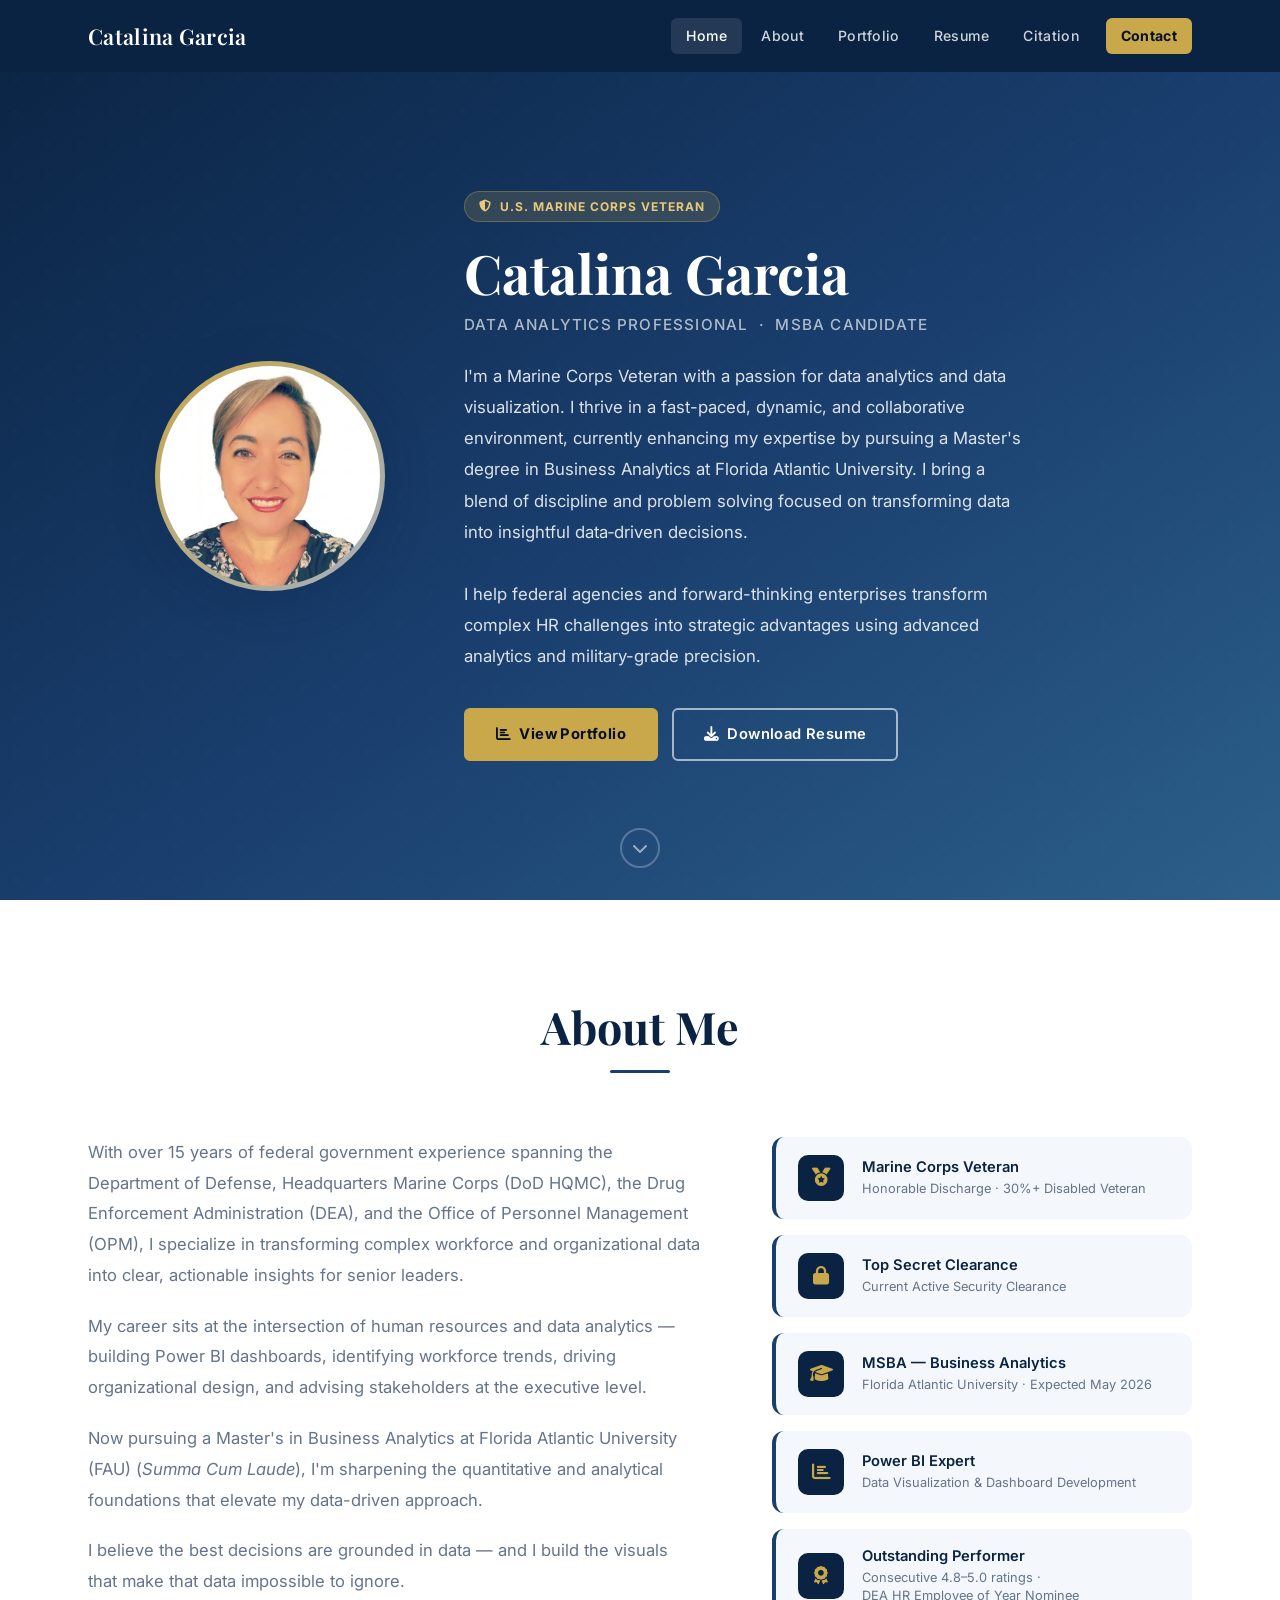
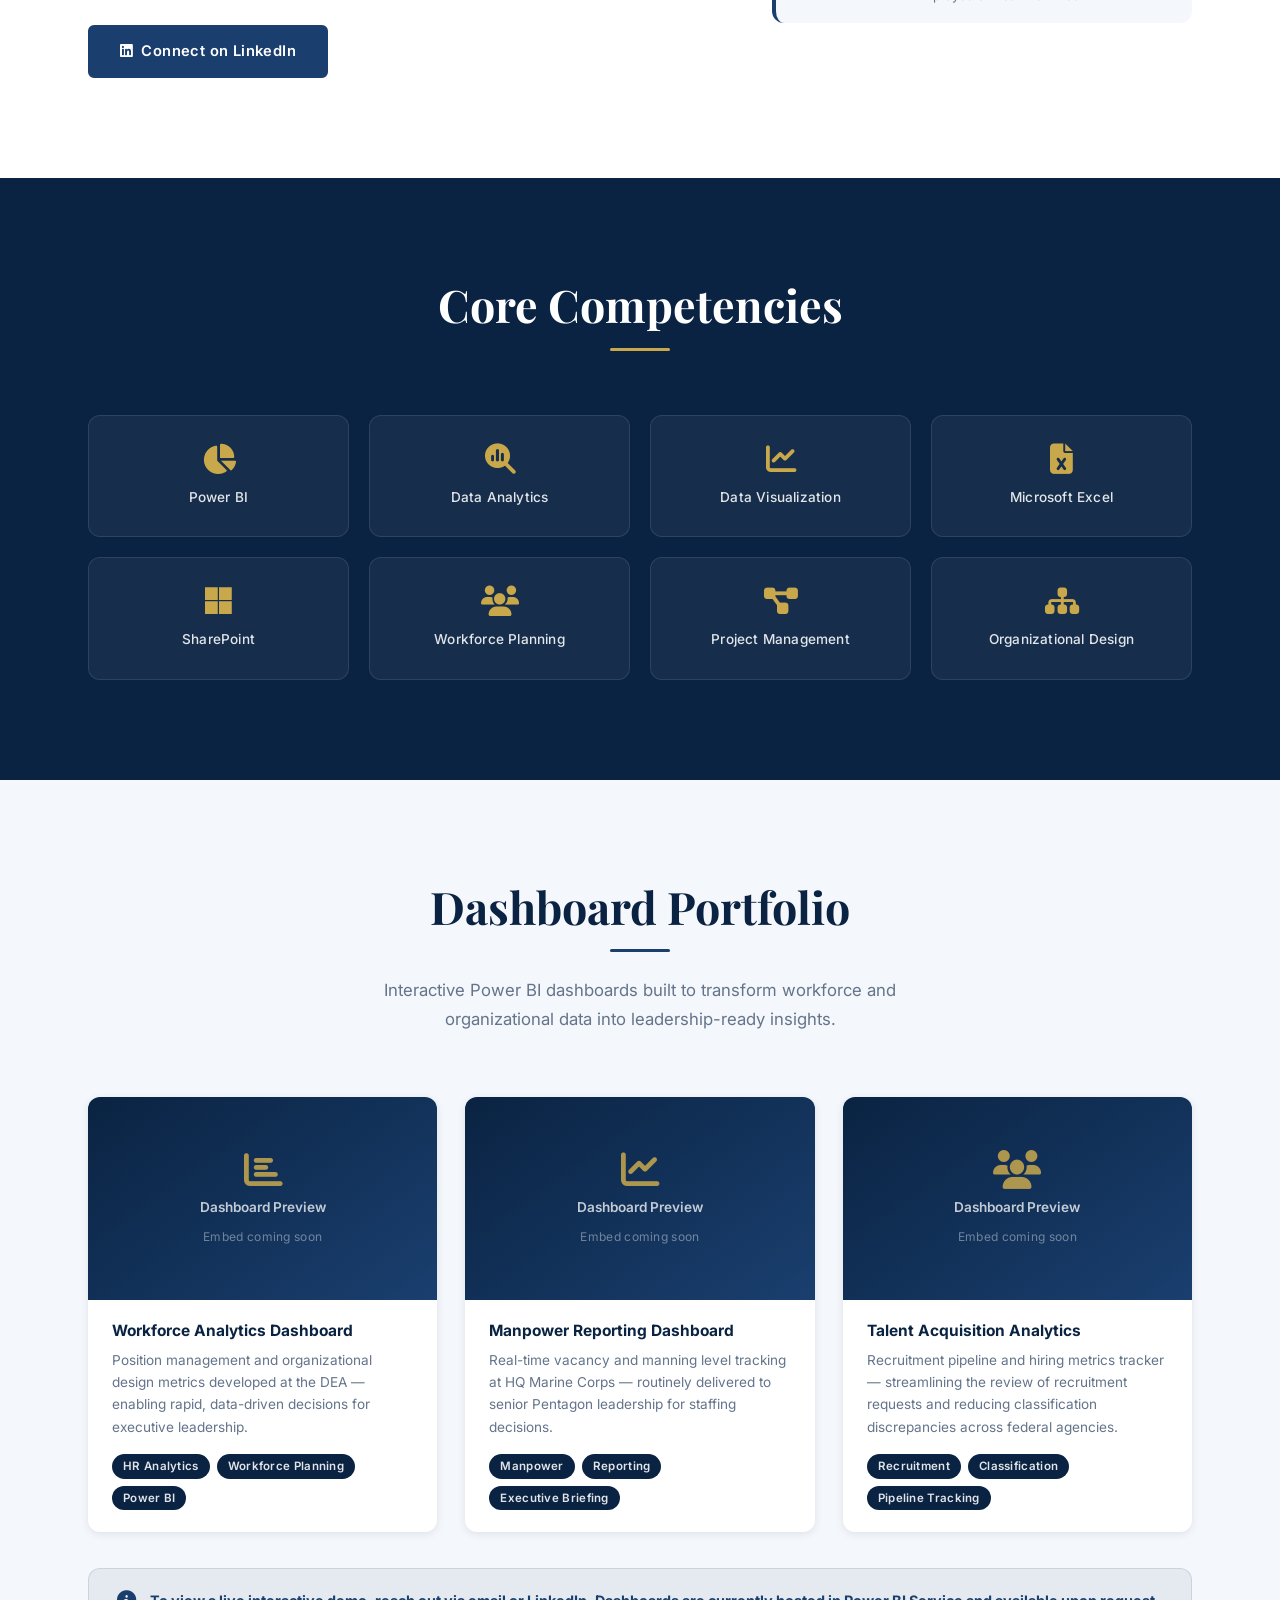
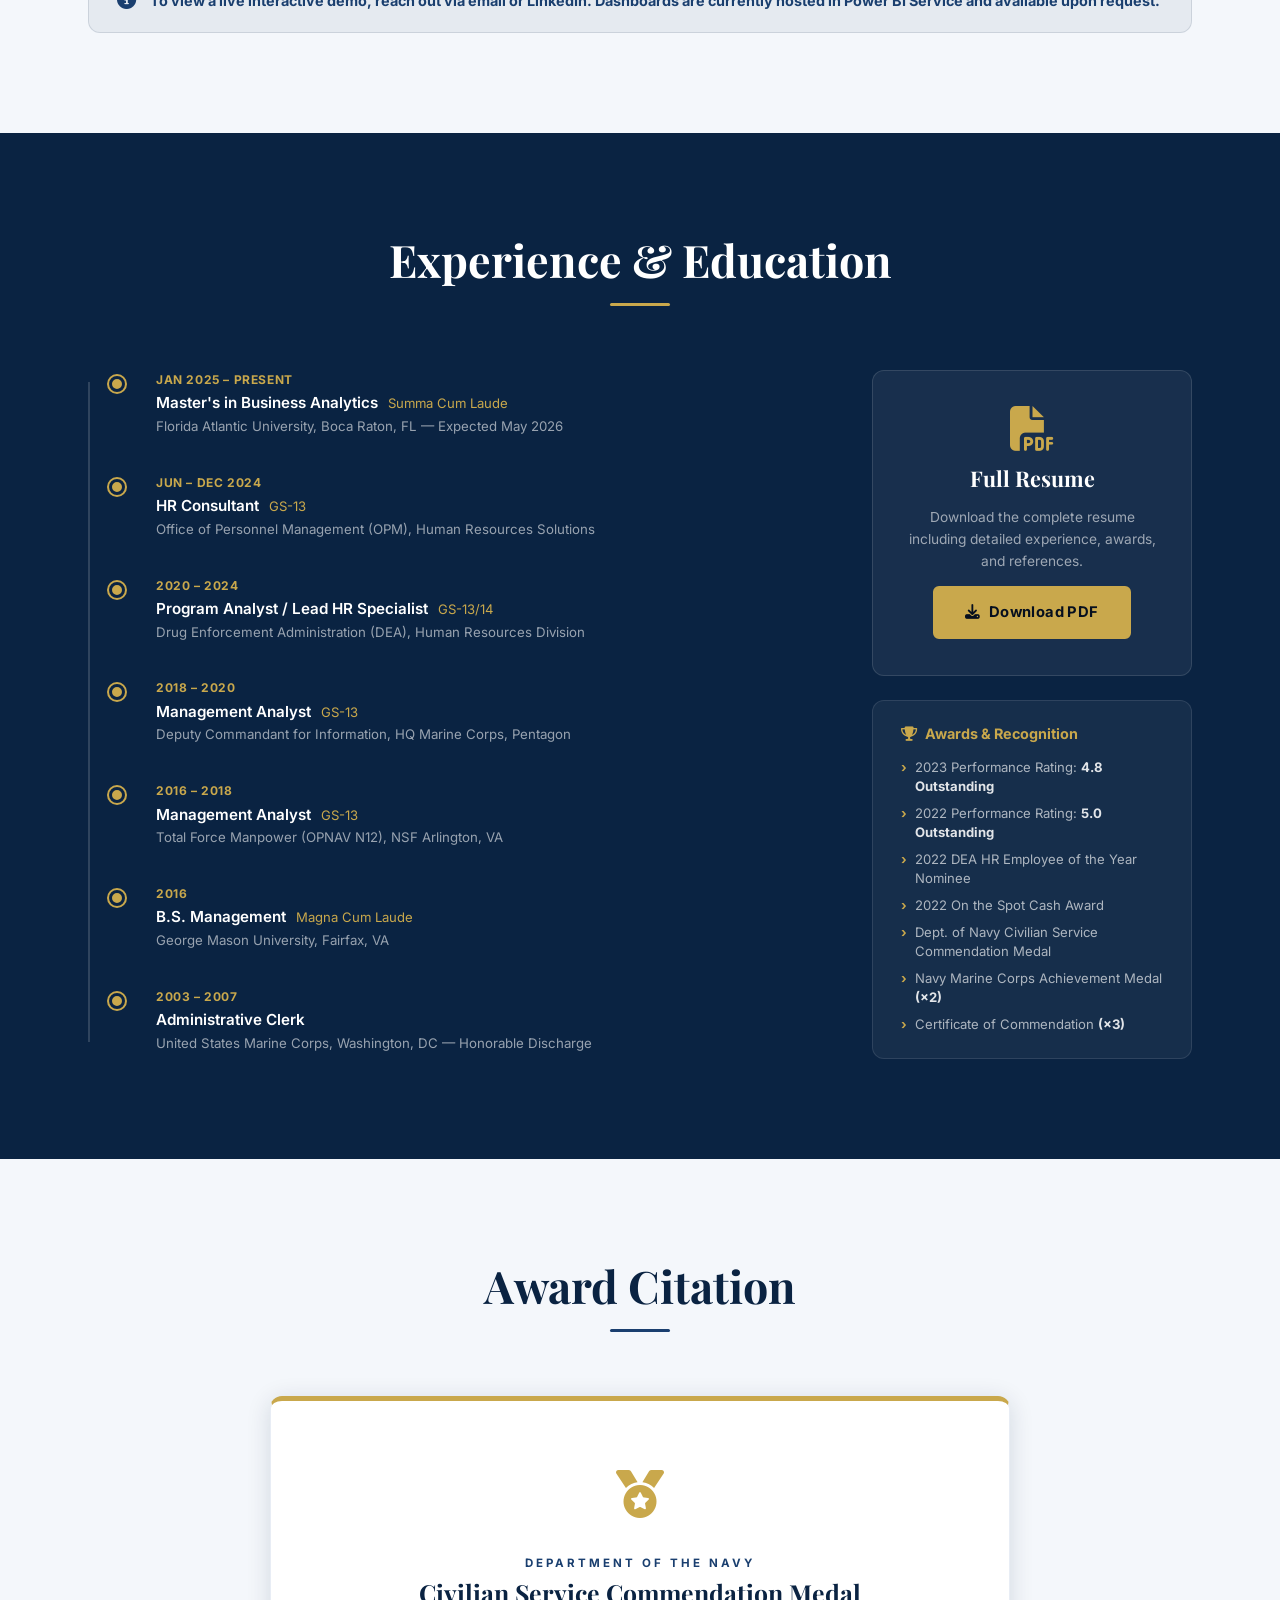
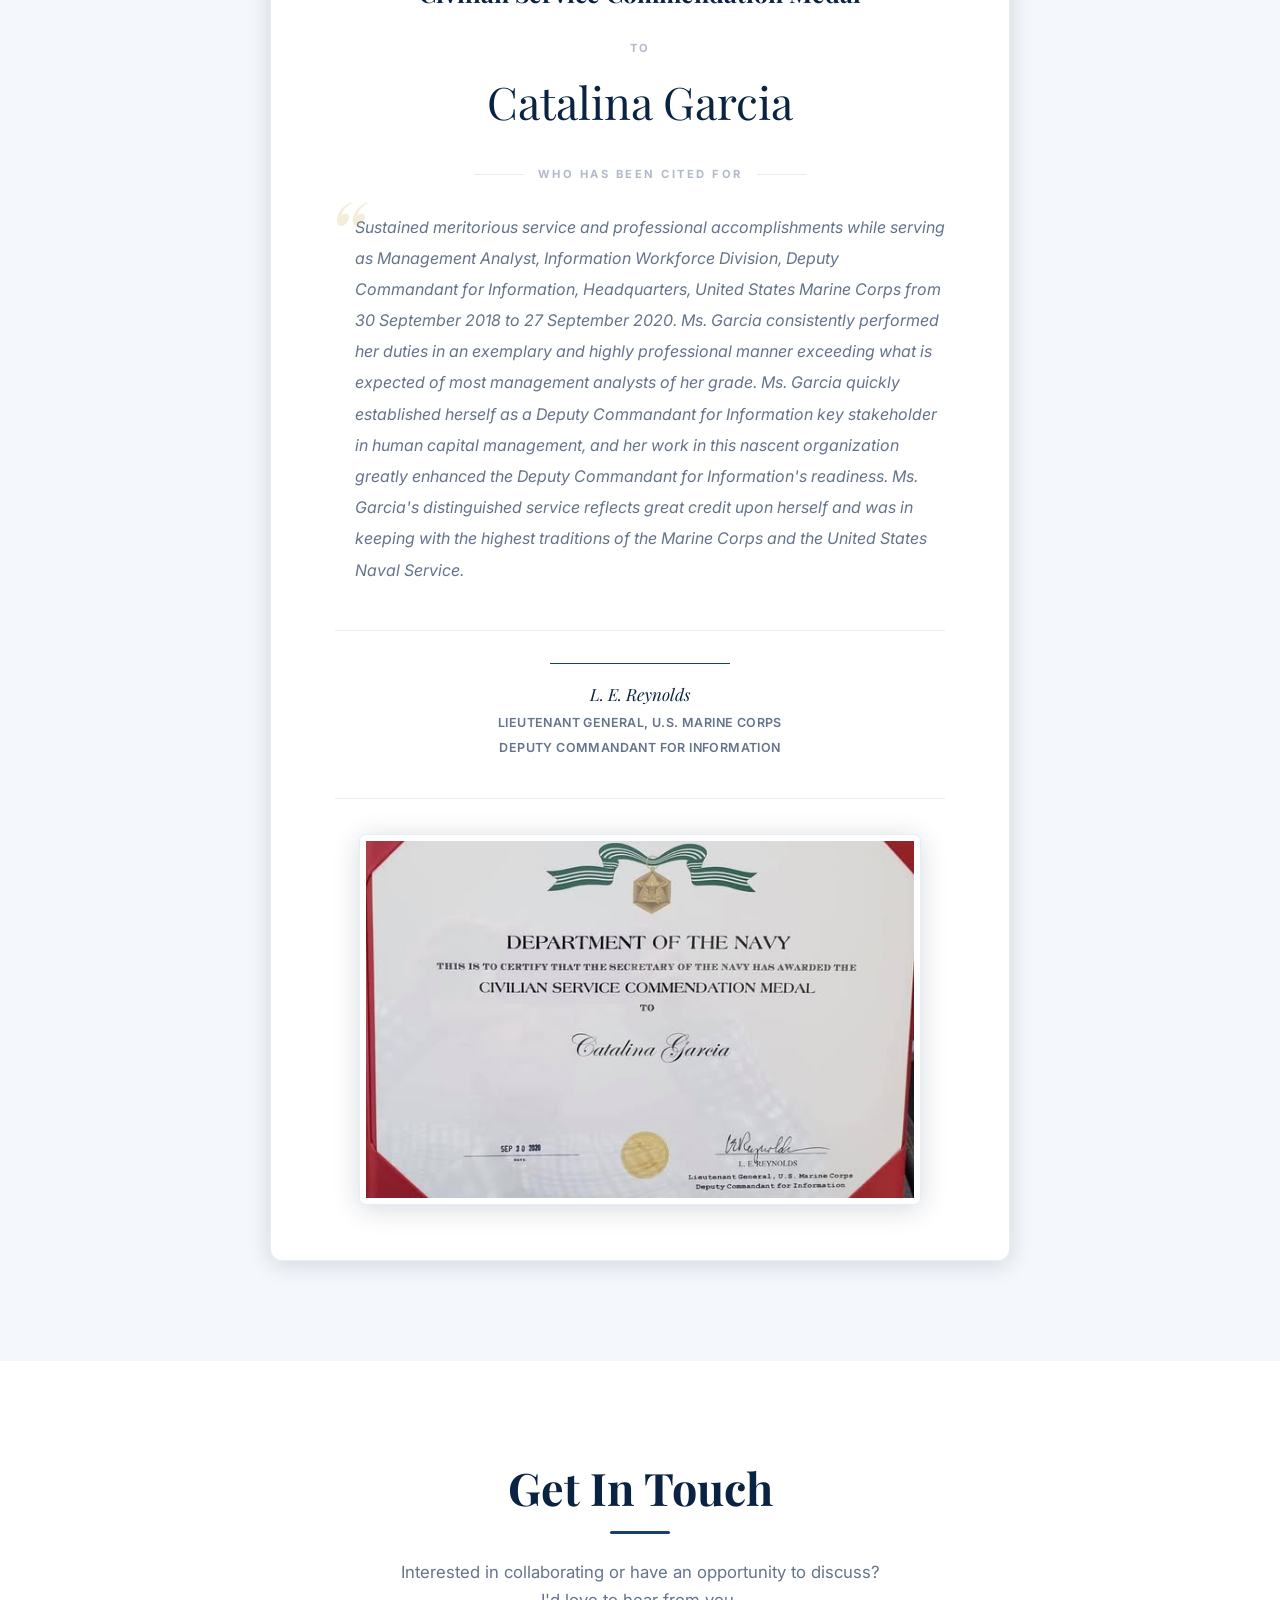
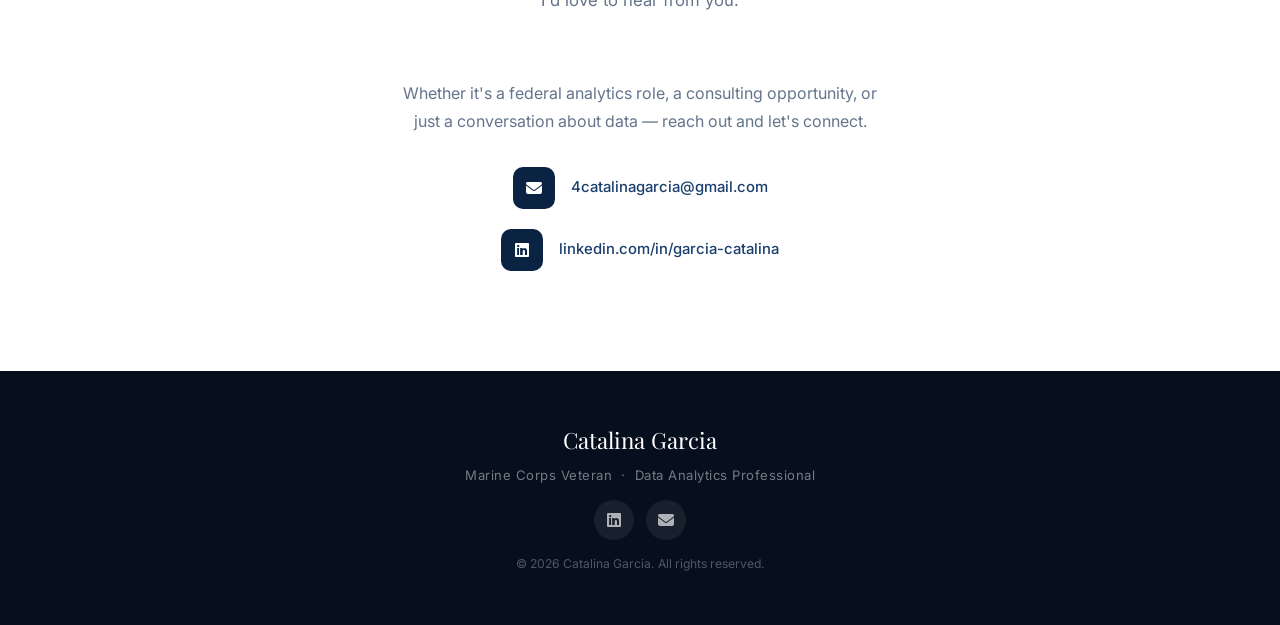
==== index.html @ 5ae61660 "Added Citation image" ====
<!DOCTYPE html>
<html lang="en">
<head>
    <meta charset="UTF-8">
    <meta name="viewport" content="width=device-width, initial-scale=1.0">
    <title>Catalina Garcia | Data Analytics Professional</title>
    <meta name="description" content="Marine Corps Veteran and Data Analytics Professional pursuing a Master's in Business Analytics at Florida Atlantic University. Specializing in Power BI dashboards and data-driven decision making.">
    <meta name="author" content="Catalina Garcia">

    <!-- Open Graph -->
    <meta property="og:title" content="Catalina Garcia | Data Analytics Professional">
    <meta property="og:description" content="Marine Corps Veteran · Power BI Expert · MBA Candidate at FAU">
    <meta property="og:type" content="website">

    <!-- Google Fonts -->
    <link rel="preconnect" href="https://fonts.googleapis.com">
    <link rel="preconnect" href="https://fonts.gstatic.com" crossorigin>
    <link href="https://fonts.googleapis.com/css2?family=Playfair+Display:wght@400;600;700&family=Inter:wght@300;400;500;600;700&display=swap" rel="stylesheet">

    <!-- Font Awesome Icons -->
    <link rel="stylesheet" href="https://cdnjs.cloudflare.com/ajax/libs/font-awesome/6.5.1/css/all.min.css">

    <link rel="stylesheet" href="css/styles.css">
</head>
<body>

    <!-- ============================================================
         NAVIGATION
    ============================================================ -->
    <nav id="navbar" class="navbar">
        <div class="nav-container">
            <a href="#home" class="nav-logo">
                <span class="logo-text">Catalina Garcia</span>
            </a>
            <button class="nav-toggle" id="navToggle" aria-label="Toggle navigation" aria-expanded="false">
                <span></span><span></span><span></span>
            </button>
            <ul class="nav-links" id="navLinks" role="list">
                <li><a href="#home"      class="nav-link">Home</a></li>
                <li><a href="#about"     class="nav-link">About</a></li>
                <li><a href="#portfolio" class="nav-link">Portfolio</a></li>
                <li><a href="#resume"    class="nav-link">Resume</a></li>
                <li><a href="#award"     class="nav-link">Citation</a></li>
                <li><a href="#contact"   class="nav-link contact-cta">Contact</a></li>
            </ul>
        </div>
    </nav>

    <!-- ============================================================
         HERO
    ============================================================ -->
    <section id="home" class="hero">
        <div class="hero-bg-pattern" aria-hidden="true"></div>
        <div class="hero-container">
            <div class="hero-image-col">
                <div class="hero-image-ring">
                    <img src="assets/images/profile.jpeg" alt="Catalina Garcia — Data Analytics Professional" class="hero-image">
                </div>
            </div>
            <div class="hero-content-col">
                <div class="hero-badge">
                    <i class="fas fa-shield-halved" aria-hidden="true"></i>
                    U.S. Marine Corps Veteran
                </div>
                <h1 class="hero-name">Catalina Garcia</h1>
                <p class="hero-title">Data Analytics Professional &nbsp;·&nbsp; MSBA Candidate</p>
                <p class="hero-pitch">
                    I'm a Marine Corps Veteran with a passion for data analytics and data visualization.
                    I thrive in a fast-paced, dynamic, and collaborative environment, currently enhancing
                    my expertise by pursuing a Master's degree in Business Analytics at Florida Atlantic
                    University. I bring a blend of discipline and problem solving focused on transforming
                    data into insightful data&#8209;driven decisions.
                    <br>
                    <br>
                    I help federal agencies and forward-thinking enterprises transform complex HR 
                    challenges into strategic advantages using advanced analytics and military-grade 
                    precision.
                </p>
                <div class="hero-buttons">
                    <a href="#portfolio" class="btn btn-gold">
                        <i class="fas fa-chart-bar" aria-hidden="true"></i> View Portfolio
                    </a>
                    <a href="assets/resume/Catalina_Garcia_Resume_2026.pdf" download target="_blank" rel="noopener noreferrer" class="btn btn-outline">
                        <i class="fas fa-download" aria-hidden="true"></i> Download Resume
                    </a>
                </div>
            </div>
        </div>
        <a href="#about" class="hero-scroll" aria-label="Scroll to About section">
            <i class="fas fa-chevron-down" aria-hidden="true"></i>
        </a>
    </section>

    <!-- ============================================================
         ABOUT
    ============================================================ -->
    <section id="about" class="section about">
        <div class="container">
            <div class="section-header fade-up">
                <h2 class="section-title">About Me</h2>
                <div class="section-divider"></div>
            </div>
            <div class="about-grid">
                <div class="about-text fade-up">
                    <p>
                        With over 15 years of federal government experience spanning the Department
                        of Defense, Headquarters Marine Corps (DoD HQMC), the Drug Enforcement Administration (DEA), 
                        and the Office of Personnel Management (OPM), I specialize in
                        transforming complex workforce and organizational data into clear, actionable insights
                        for senior leaders.
                    </p>
                    <p>
                        My career sits at the intersection of human resources and data analytics — building
                        Power BI dashboards, identifying workforce trends, driving organizational design, and
                        advising stakeholders at the executive level. 
                     <p>   
                        Now pursuing a Master's in Business
                        Analytics at Florida Atlantic University (FAU) (<em>Summa Cum Laude</em>), I'm sharpening
                        the quantitative and analytical foundations that elevate my data-driven approach.
                    </p>
                    <p>
                        I believe the best decisions are grounded in data — and I build the visuals that make
                        that data impossible to ignore.
                    </p>
                    <a href="https://www.linkedin.com/in/garcia-catalina/" target="_blank" rel="noopener noreferrer" class="btn btn-navy">
                        <i class="fab fa-linkedin" aria-hidden="true"></i> Connect on LinkedIn
                    </a>
                </div>
                <div class="about-highlights fade-up" style="transition-delay: 0.15s;">
                    <div class="highlight-card">
                        <div class="highlight-icon"><i class="fas fa-medal" aria-hidden="true"></i></div>
                        <div class="highlight-text">
                            <h4>Marine Corps Veteran</h4>
                            <p>Honorable Discharge &middot; 30%+ Disabled Veteran</p>
                        </div>
                    </div>
                    <div class="highlight-card">
                        <div class="highlight-icon"><i class="fas fa-lock" aria-hidden="true"></i></div>
                        <div class="highlight-text">
                            <h4>Top Secret Clearance</h4>
                            <p>Current Active Security Clearance</p>
                        </div>
                    </div>
                    <div class="highlight-card">
                        <div class="highlight-icon"><i class="fas fa-graduation-cap" aria-hidden="true"></i></div>
                        <div class="highlight-text">
                            <h4>MSBA — Business Analytics</h4>
                            <p>Florida Atlantic University &middot; Expected May 2026</p>
                        </div>
                    </div>
                    <div class="highlight-card">
                        <div class="highlight-icon"><i class="fas fa-chart-bar" aria-hidden="true"></i></div>
                        <div class="highlight-text">
                            <h4>Power BI Expert</h4>
                            <p>Data Visualization &amp; Dashboard Development</p>
                        </div>
                    </div>
                    <div class="highlight-card">
                        <div class="highlight-icon"><i class="fas fa-award" aria-hidden="true"></i></div>
                        <div class="highlight-text">
                            <h4>Outstanding Performer</h4>
                            <p>Consecutive 4.8–5.0 ratings &middot; <br> DEA HR Employee of Year Nominee</p>
                        </div>
                    </div>
                </div>
            </div>
        </div>
    </section>

    <!-- ============================================================
         SKILLS
    ============================================================ -->
    <section id="skills" class="section section-navy">
        <div class="container">
            <div class="section-header section-header-light fade-up">
                <h2 class="section-title">Core Competencies</h2>
                <div class="section-divider divider-gold"></div>
            </div>
            <div class="skills-grid">
                <div class="skill-item fade-up">
                    <i class="fas fa-chart-pie skill-icon" aria-hidden="true"></i>
                    <span>Power BI</span>
                </div>
                <div class="skill-item fade-up" style="transition-delay:0.05s">
                    <i class="fas fa-magnifying-glass-chart skill-icon" aria-hidden="true"></i>
                    <span>Data Analytics</span>
                </div>
                <div class="skill-item fade-up" style="transition-delay:0.1s">
                    <i class="fas fa-chart-line skill-icon" aria-hidden="true"></i>
                    <span>Data Visualization</span>
                </div>
                <div class="skill-item fade-up" style="transition-delay:0.15s">
                    <i class="fas fa-file-excel skill-icon" aria-hidden="true"></i>
                    <span>Microsoft Excel</span>
                </div>
                <div class="skill-item fade-up" style="transition-delay:0.2s">
                    <i class="fab fa-microsoft skill-icon" aria-hidden="true"></i>
                    <span>SharePoint</span>
                </div>
                <div class="skill-item fade-up" style="transition-delay:0.25s">
                    <i class="fas fa-users skill-icon" aria-hidden="true"></i>
                    <span>Workforce Planning</span>
                </div>
                <div class="skill-item fade-up" style="transition-delay:0.3s">
                    <i class="fas fa-diagram-project skill-icon" aria-hidden="true"></i>
                    <span>Project Management</span>
                </div>
                <div class="skill-item fade-up" style="transition-delay:0.35s">
                    <i class="fas fa-sitemap skill-icon" aria-hidden="true"></i>
                    <span>Organizational Design</span>
                </div>
            </div>
        </div>
    </section>

    <!-- ============================================================
         PORTFOLIO
    ============================================================ -->
    <section id="portfolio" class="section portfolio">
        <div class="container">
            <div class="section-header fade-up">
                <h2 class="section-title">Dashboard Portfolio</h2>
                <div class="section-divider"></div>
                <p class="section-subtitle">
                    Interactive Power BI dashboards built to transform workforce and organizational data into
                    leadership-ready insights.
                </p>
            </div>
            <div class="portfolio-grid">

                <!-- ---- DASHBOARD CARD 1 ---- -->
                <div class="dashboard-card fade-up">
                    <div class="dashboard-embed-wrapper">
                        <!--
                            HOW TO EMBED YOUR POWER BI DASHBOARD:
                            1. Open the report in Power BI Service (app.powerbi.com)
                            2. Click File > Embed report > Publish to web (public)
                            3. Click "Create embed code" and copy the iframe src URL
                            4. Delete the .embed-placeholder div below
                            5. Uncomment and paste your iframe URL where indicated
                        -->
                        <div class="embed-placeholder">
                            <i class="fas fa-chart-bar embed-icon" aria-hidden="true"></i>
                            <p class="embed-label">Dashboard Preview</p>
                            <span class="embed-hint">Embed coming soon</span>
                        </div>
                        <!--
                        <iframe
                            title="Workforce Analytics Dashboard"
                            src="PASTE_YOUR_POWER_BI_EMBED_URL_HERE"
                            frameborder="0"
                            allowFullScreen="true">
                        </iframe>
                        -->
                    </div>
                    <div class="dashboard-info">
                        <h3 class="dashboard-title">Workforce Analytics Dashboard</h3>
                        <p class="dashboard-desc">Position management and organizational design metrics developed at the DEA — enabling rapid, data-driven decisions for executive leadership.</p>
                        <div class="dashboard-tags">
                            <span class="tag">HR Analytics</span>
                            <span class="tag">Workforce Planning</span>
                            <span class="tag">Power BI</span>
                        </div>
                    </div>
                </div>

                <!-- ---- DASHBOARD CARD 2 ---- -->
                <div class="dashboard-card fade-up" style="transition-delay:0.1s">
                    <div class="dashboard-embed-wrapper">
                        <div class="embed-placeholder">
                            <i class="fas fa-chart-line embed-icon" aria-hidden="true"></i>
                            <p class="embed-label">Dashboard Preview</p>
                            <span class="embed-hint">Embed coming soon</span>
                        </div>
                        <!--
                        <iframe
                            title="Manpower Reporting Dashboard"
                            src="PASTE_YOUR_POWER_BI_EMBED_URL_HERE"
                            frameborder="0"
                            allowFullScreen="true">
                        </iframe>
                        -->
                    </div>
                    <div class="dashboard-info">
                        <h3 class="dashboard-title">Manpower Reporting Dashboard</h3>
                        <p class="dashboard-desc">Real-time vacancy and manning level tracking at HQ Marine Corps — routinely delivered to senior Pentagon leadership for staffing decisions.</p>
                        <div class="dashboard-tags">
                            <span class="tag">Manpower</span>
                            <span class="tag">Reporting</span>
                            <span class="tag">Executive Briefing</span>
                        </div>
                    </div>
                </div>

                <!-- ---- DASHBOARD CARD 3 ---- -->
                <div class="dashboard-card fade-up" style="transition-delay:0.2s">
                    <div class="dashboard-embed-wrapper">
                        <div class="embed-placeholder">
                            <i class="fas fa-users embed-icon" aria-hidden="true"></i>
                            <p class="embed-label">Dashboard Preview</p>
                            <span class="embed-hint">Embed coming soon</span>
                        </div>
                        <!--
                        <iframe
                            title="Talent Acquisition Analytics"
                            src="PASTE_YOUR_POWER_BI_EMBED_URL_HERE"
                            frameborder="0"
                            allowFullScreen="true">
                        </iframe>
                        -->
                    </div>
                    <div class="dashboard-info">
                        <h3 class="dashboard-title">Talent Acquisition Analytics</h3>
                        <p class="dashboard-desc">Recruitment pipeline and hiring metrics tracker — streamlining the review of recruitment requests and reducing classification discrepancies across federal agencies.</p>
                        <div class="dashboard-tags">
                            <span class="tag">Recruitment</span>
                            <span class="tag">Classification</span>
                            <span class="tag">Pipeline Tracking</span>
                        </div>
                    </div>
                </div>

            </div>

            <!-- Power BI embed info callout -->
            <div class="embed-callout fade-up">
                <i class="fas fa-circle-info" aria-hidden="true"></i>
                <p>
                    <strong>To view a live interactive demo, reach out via email or LinkedIn.
                    Dashboards are currently hosted in Power BI Service and available upon request.</strong>
                    
                </p>
            </div>
        </div>
    </section>

    <!-- ============================================================
         RESUME
    ============================================================ -->
    <section id="resume" class="section section-navy">
        <div class="container">
            <div class="section-header section-header-light fade-up">
                <h2 class="section-title">Experience &amp; Education</h2>
                <div class="section-divider divider-gold"></div>
            </div>
            <div class="resume-layout">
                <div class="resume-timeline fade-up">
                    <div class="timeline-item">
                        <div class="timeline-dot"></div>
                        <div class="timeline-year">JAN 2025 – Present</div>
                        <div class="timeline-details">
                            <h4>Master's in Business Analytics <span class="grade">Summa Cum Laude</span></h4>
                            <p>Florida Atlantic University, Boca Raton, FL &mdash; Expected May 2026</p>
                        </div>
                    </div>
                    <div class="timeline-item">
                        <div class="timeline-dot"></div>
                        <div class="timeline-year">Jun – Dec 2024</div>
                        <div class="timeline-details">
                            <h4>HR Consultant <span class="grade">GS-13</span></h4>
                            <p>Office of Personnel Management (OPM), Human Resources Solutions</p>
                        </div>
                    </div>
                    <div class="timeline-item">
                        <div class="timeline-dot"></div>
                        <div class="timeline-year">2020 – 2024</div>
                        <div class="timeline-details">
                            <h4>Program Analyst / Lead HR Specialist <span class="grade">GS-13/14</span></h4>
                            <p>Drug Enforcement Administration (DEA), Human Resources Division</p>
                        </div>
                    </div>
                    <div class="timeline-item">
                        <div class="timeline-dot"></div>
                        <div class="timeline-year">2018 – 2020</div>
                        <div class="timeline-details">
                            <h4>Management Analyst <span class="grade">GS-13</span></h4>
                            <p>Deputy Commandant for Information, HQ Marine Corps, Pentagon</p>
                        </div>
                    </div>
                    <div class="timeline-item">
                        <div class="timeline-dot"></div>
                        <div class="timeline-year">2016 – 2018</div>
                        <div class="timeline-details">
                            <h4>Management Analyst <span class="grade">GS-13</span></h4>
                            <p>Total Force Manpower (OPNAV N12), NSF Arlington, VA</p>
                        </div>
                    </div>
                    <div class="timeline-item">
                        <div class="timeline-dot"></div>
                        <div class="timeline-year">2016</div>
                        <div class="timeline-details">
                            <h4>B.S. Management <span class="grade">Magna Cum Laude</span></h4>
                            <p>George Mason University, Fairfax, VA</p>
                        </div>
                    </div>
                    <div class="timeline-item">
                        <div class="timeline-dot"></div>
                        <div class="timeline-year">2003 – 2007</div>
                        <div class="timeline-details">
                            <h4>Administrative Clerk</h4>
                            <p>United States Marine Corps, Washington, DC &mdash; Honorable Discharge</p>
                        </div>
                    </div>
                </div>

                <div class="resume-download-panel fade-up" style="transition-delay:0.15s">
                    <div class="resume-download-box">
                        <i class="fas fa-file-pdf resume-pdf-icon" aria-hidden="true"></i>
                        <h3>Full Resume</h3>
                        <p>Download the complete resume including detailed experience, awards, and references.</p>
                        <a href="assets/resume/Catalina_Garcia_Resume_2026.pdf" download target="_blank" rel="noopener noreferrer" class="btn btn-gold">
                            <i class="fas fa-download" aria-hidden="true"></i> Download PDF
                        </a>
                    </div>
                    <div class="awards-box">
                        <h4><i class="fas fa-trophy" aria-hidden="true"></i> Awards &amp; Recognition</h4>
                        <ul>
                            <li>2023 Performance Rating: <strong>4.8 Outstanding</strong></li>
                            <li>2022 Performance Rating: <strong>5.0 Outstanding</strong></li>
                            <li>2022 DEA HR Employee of the Year Nominee</li>
                            <li>2022 On the Spot Cash Award</li>
                            <li>Dept. of Navy Civilian Service Commendation Medal</li>
                            <li>Navy Marine Corps Achievement Medal <strong>(×2)</strong></li>
                            <li>Certificate of Commendation <strong>(×3)</strong></li>
                        </ul>
                    </div>
                </div>
            </div>
        </div>
    </section>

    <!-- ============================================================
         AWARD CITATION
    ============================================================ -->
    <section id="award" class="section citation-section">
        <div class="container">
            <div class="section-header fade-up">
                <h2 class="section-title">Award Citation</h2>
                <div class="section-divider"></div>
            </div>
            <div class="citation-document fade-up">
                <div class="citation-seal">
                    <i class="fas fa-medal" aria-hidden="true"></i>
                </div>
                <p class="citation-issuer">Department of the Navy</p>
                <h3 class="citation-medal-name">Civilian Service Commendation Medal</h3>
                <p class="citation-to-label">To</p>
                <p class="citation-recipient">Catalina Garcia</p>
                <p class="citation-cited-label">Who Has Been Cited For</p>
                <blockquote class="citation-body">
                    Sustained meritorious service and professional accomplishments while serving as Management Analyst,
                    Information Workforce Division, Deputy Commandant for Information, Headquarters, United States Marine
                    Corps from 30 September 2018 to 27 September 2020. Ms. Garcia consistently performed her duties in
                    an exemplary and highly professional manner exceeding what is expected of most management analysts of
                    her grade. Ms. Garcia quickly established herself as a Deputy Commandant for Information key
                    stakeholder in human capital management, and her work in this nascent organization greatly enhanced
                    the Deputy Commandant for Information's readiness. Ms. Garcia's distinguished service reflects great
                    credit upon herself and was in keeping with the highest traditions of the Marine Corps and the
                    United States Naval Service.
                </blockquote>
                <div class="citation-signature">
                    <div class="citation-sig-line"></div>
                    <p class="citation-sig-name">L. E. Reynolds</p>
                    <p class="citation-sig-title">Lieutenant General, U.S. Marine Corps</p>
                    <p class="citation-sig-role">Deputy Commandant for Information</p>
                </div>
                <div class="citation-photo-wrapper">
                    <img src="assets/images/DoN_Civ_Serv_Comm_Medal.jpg"
                         alt="Department of the Navy Civilian Service Commendation Medal certificate awarded to Catalina Garcia"
                         class="citation-photo">
                </div>
            </div>
        </div>
    </section>

    <!-- ============================================================
         CONTACT
    ============================================================ -->
    <section id="contact" class="section contact">
        <div class="container">
            <div class="section-header fade-up">
                <h2 class="section-title">Get In Touch</h2>
                <div class="section-divider"></div>
                <p class="section-subtitle">
                    Interested in collaborating or have an opportunity to discuss? <br>
                        I'd love to hear from you.
                </p>
            </div>
            <div class="contact-centered fade-up">
                <p class="contact-intro">Whether it's a federal analytics role, a consulting opportunity, or just a conversation about data — reach out and let's connect.</p>
                <div class="contact-item">
                    <div class="contact-icon"><i class="fas fa-envelope" aria-hidden="true"></i></div>
                    <a href="mailto:4catalinagarcia@gmail.com">4catalinagarcia@gmail.com</a>
                </div>
                <div class="contact-item">
                    <div class="contact-icon"><i class="fab fa-linkedin" aria-hidden="true"></i></div>
                    <a href="https://www.linkedin.com/in/garcia-catalina/" target="_blank" rel="noopener noreferrer">
                        linkedin.com/in/garcia-catalina
                    </a>
                </div>
            </div>
        </div>
    </section>

    <!-- ============================================================
         FOOTER
    ============================================================ -->
    <footer class="footer">
        <div class="footer-inner">
            <div class="footer-brand">
                <span class="footer-name">Catalina Garcia</span>
                <span class="footer-tagline">Marine Corps Veteran &nbsp;&middot;&nbsp; Data Analytics Professional</span>
            </div>
            <div class="footer-links">
                <a href="https://www.linkedin.com/in/garcia-catalina/" target="_blank" rel="noopener noreferrer" class="footer-link" aria-label="LinkedIn Profile">
                    <i class="fab fa-linkedin" aria-hidden="true"></i>
                </a>
                <a href="mailto:4catalinagarcia@gmail.com" class="footer-link" aria-label="Email Catalina">
                    <i class="fas fa-envelope" aria-hidden="true"></i>
                </a>
            </div>
            <p class="footer-copy">&copy; 2026 Catalina Garcia. All rights reserved.</p>
        </div>
    </footer>

    <script src="js/main.js"></script>
</body>
</html>
---- css/styles.css ----
/* ============================================================
   CATALINA GARCIA — Personal Brand Website
   Theme: Navy & White | Professional Data Analytics
   ============================================================ */

/* ---- Custom Properties ---- */
:root {
    --navy-darkest: #060F1E;
    --navy-dark:    #0A2342;
    --navy-mid:     #1A3F6F;
    --navy-light:   #2C5F8A;
    --gold:         #C9A84C;
    --gold-light:   #E8C97A;
    --white:        #FFFFFF;
    --off-white:    #F4F7FB;
    --gray-light:   #E8EDF5;
    --gray-mid:     #B0BAC9;
    --gray-text:    #64748B;
    --dark-text:    #1A1A2E;

    --shadow-sm:  0 2px 8px  rgba(10, 35, 66, 0.09);
    --shadow-md:  0 4px 24px rgba(10, 35, 66, 0.14);
    --shadow-lg:  0 8px 48px rgba(10, 35, 66, 0.20);

    --radius:    12px;
    --radius-sm:  6px;
    --transition: all 0.3s ease;

    --font-heading: 'Playfair Display', Georgia, serif;
    --font-body:    'Inter', system-ui, -apple-system, sans-serif;

    --nav-height: 72px;
}

/* ---- Reset ---- */
*, *::before, *::after {
    box-sizing: border-box;
    margin: 0;
    padding: 0;
}

html {
    scroll-behavior: smooth;
    font-size: 16px;
}

body {
    font-family: var(--font-body);
    color: var(--dark-text);
    background: var(--white);
    line-height: 1.6;
    overflow-x: hidden;
    -webkit-font-smoothing: antialiased;
}

a { color: inherit; text-decoration: none; }
img { max-width: 100%; display: block; }
ul { list-style: none; }

/* ============================================================
   TYPOGRAPHY
   ============================================================ */
h1, h2, h3 { font-family: var(--font-heading); line-height: 1.2; }
h4          { font-family: var(--font-body);    line-height: 1.3; }

/* ============================================================
   LAYOUT UTILITIES
   ============================================================ */
.container {
    max-width: 1160px;
    margin: 0 auto;
    padding: 0 28px;
}

.section { padding: 100px 0; }

.section-navy {
    background: var(--navy-dark);
    color: var(--white);
}

.section-header {
    text-align: center;
    margin-bottom: 64px;
}
.section-header-light .section-title { color: var(--white); }

.section-title {
    font-size: clamp(2rem, 4vw, 2.8rem);
    color: var(--navy-dark);
    margin-bottom: 16px;
}

.section-divider {
    width: 60px;
    height: 3px;
    background: var(--navy-mid);
    margin: 0 auto 24px;
    border-radius: 2px;
}
.divider-gold { background: var(--gold); }

.section-subtitle {
    font-size: 1.05rem;
    color: var(--gray-text);
    max-width: 620px;
    margin: 0 auto;
    line-height: 1.7;
}

/* ============================================================
   BUTTONS
   ============================================================ */
.btn {
    display: inline-flex;
    align-items: center;
    gap: 8px;
    padding: 13px 30px;
    border-radius: var(--radius-sm);
    font-family: var(--font-body);
    font-size: 0.92rem;
    font-weight: 600;
    letter-spacing: 0.4px;
    cursor: pointer;
    border: 2px solid transparent;
    transition: var(--transition);
    text-decoration: none;
    white-space: nowrap;
}

.btn-navy {
    background: var(--navy-mid);
    color: var(--white);
    border-color: var(--navy-mid);
}
.btn-navy:hover {
    background: var(--navy-light);
    border-color: var(--navy-light);
    transform: translateY(-2px);
    box-shadow: var(--shadow-md);
}

.btn-outline {
    background: transparent;
    color: var(--white);
    border-color: rgba(255,255,255,0.6);
}
.btn-outline:hover {
    background: var(--white);
    color: var(--navy-dark);
    border-color: var(--white);
    transform: translateY(-2px);
}

.btn-gold {
    background: var(--gold);
    color: var(--navy-darkest);
    border-color: var(--gold);
    font-weight: 700;
}
.btn-gold:hover {
    background: var(--gold-light);
    border-color: var(--gold-light);
    transform: translateY(-2px);
    box-shadow: var(--shadow-md);
}

.btn-full {
    width: 100%;
    justify-content: center;
}

/* ============================================================
   NAVBAR
   ============================================================ */
.navbar {
    position: fixed;
    top: 0; left: 0; right: 0;
    z-index: 1000;
    background: var(--navy-dark);
    transition: box-shadow 0.3s ease;
}

.navbar.scrolled {
    box-shadow: 0 2px 20px rgba(0,0,0,0.35);
}

.nav-container {
    max-width: 1160px;
    margin: 0 auto;
    padding: 0 28px;
    display: flex;
    align-items: center;
    justify-content: space-between;
    height: var(--nav-height);
}

.nav-logo { text-decoration: none; }
.logo-text {
    font-family: var(--font-heading);
    font-size: 1.35rem;
    font-weight: 600;
    color: var(--white);
    letter-spacing: 0.3px;
}

.nav-links {
    display: flex;
    gap: 4px;
}

.nav-link {
    display: block;
    padding: 7px 15px;
    color: rgba(255,255,255,0.80);
    font-size: 0.88rem;
    font-weight: 500;
    border-radius: var(--radius-sm);
    transition: var(--transition);
    letter-spacing: 0.3px;
}
.nav-link:hover,
.nav-link.active {
    color: var(--white);
    background: rgba(255,255,255,0.10);
}

.contact-cta {
    background: var(--gold);
    color: var(--navy-darkest) !important;
    font-weight: 700;
    margin-left: 8px;
}
.contact-cta:hover {
    background: var(--gold-light) !important;
}

/* Hamburger */
.nav-toggle {
    display: none;
    flex-direction: column;
    gap: 5px;
    background: none;
    border: none;
    cursor: pointer;
    padding: 8px;
    border-radius: var(--radius-sm);
}
.nav-toggle span {
    display: block;
    width: 24px;
    height: 2px;
    background: var(--white);
    border-radius: 2px;
    transition: var(--transition);
}
.nav-toggle.open span:nth-child(1) { transform: translateY(7px) rotate(45deg); }
.nav-toggle.open span:nth-child(2) { opacity: 0; }
.nav-toggle.open span:nth-child(3) { transform: translateY(-7px) rotate(-45deg); }

/* ============================================================
   HERO
   ============================================================ */
.hero {
    min-height: 100vh;
    background: linear-gradient(145deg, var(--navy-dark) 0%, var(--navy-mid) 55%, var(--navy-light) 100%);
    display: flex;
    flex-direction: column;
    align-items: center;
    justify-content: center;
    position: relative;
    padding: calc(var(--nav-height) + 60px) 28px 80px;
    overflow: hidden;
}

/* Subtle dot-grid overlay */
.hero-bg-pattern {
    position: absolute;
    inset: 0;
    background-image: radial-gradient(circle, rgba(255,255,255,0.04) 1px, transparent 1px);
    background-size: 32px 32px;
    pointer-events: none;
}

.hero-container {
    position: relative;
    z-index: 1;
    max-width: 1000px;
    width: 100%;
    display: grid;
    grid-template-columns: 260px 1fr;
    gap: 64px;
    align-items: center;
}

/* Profile photo */
.hero-image-col { display: flex; justify-content: center; }

.hero-image-ring {
    width: 230px;
    height: 230px;
    border-radius: 50%;
    padding: 5px;
    background: linear-gradient(135deg, var(--gold), rgba(255,255,255,0.6));
    box-shadow: var(--shadow-lg);
    flex-shrink: 0;
}
.hero-image {
    width: 100%;
    height: 100%;
    border-radius: 50%;
    object-fit: cover;
    object-position: top center;
}

/* Content */
.hero-badge {
    display: inline-flex;
    align-items: center;
    gap: 8px;
    background: rgba(201,168,76,0.18);
    color: var(--gold-light);
    border: 1px solid rgba(201,168,76,0.35);
    padding: 5px 14px;
    border-radius: 20px;
    font-size: 0.75rem;
    font-weight: 700;
    letter-spacing: 1px;
    text-transform: uppercase;
    margin-bottom: 18px;
}

.hero-name {
    font-size: clamp(2.4rem, 5vw, 3.4rem);
    color: var(--white);
    margin-bottom: 8px;
}

.hero-title {
    font-family: var(--font-body);
    font-size: 0.95rem;
    font-weight: 500;
    color: rgba(255,255,255,0.65);
    letter-spacing: 1.2px;
    text-transform: uppercase;
    margin-bottom: 24px;
}

.hero-pitch {
    font-size: 1.05rem;
    color: rgba(255,255,255,0.85);
    line-height: 1.85;
    margin-bottom: 36px;
    max-width: 560px;
}

.hero-buttons {
    display: flex;
    gap: 14px;
    flex-wrap: wrap;
}

/* Scroll caret */
.hero-scroll {
    position: absolute;
    bottom: 32px;
    left: 50%;
    transform: translateX(-50%);
    z-index: 1;
    display: flex;
    align-items: center;
    justify-content: center;
    width: 40px;
    height: 40px;
    border: 2px solid rgba(255,255,255,0.25);
    border-radius: 50%;
    color: rgba(255,255,255,0.55);
    animation: bobUp 2.2s ease-in-out infinite;
    transition: var(--transition);
}
.hero-scroll:hover {
    border-color: var(--white);
    color: var(--white);
}
@keyframes bobUp {
    0%, 100% { transform: translateX(-50%) translateY(0); }
    50%       { transform: translateX(-50%) translateY(-8px); }
}

/* ============================================================
   ABOUT
   ============================================================ */
.about-grid {
    display: grid;
    grid-template-columns: 1fr 420px;
    gap: 72px;
    align-items: start;
}

.about-text p {
    font-size: 1.04rem;
    color: var(--gray-text);
    line-height: 1.85;
    margin-bottom: 20px;
}
.about-text .btn { margin-top: 8px; }

.about-highlights {
    display: flex;
    flex-direction: column;
    gap: 16px;
}

.highlight-card {
    display: flex;
    align-items: center;
    gap: 18px;
    background: var(--off-white);
    padding: 18px 22px;
    border-radius: var(--radius);
    border-left: 4px solid var(--navy-mid);
    transition: var(--transition);
}
.highlight-card:hover {
    transform: translateX(5px);
    box-shadow: var(--shadow-sm);
}

.highlight-icon {
    width: 46px;
    height: 46px;
    background: var(--navy-dark);
    color: var(--gold);
    border-radius: 10px;
    display: flex;
    align-items: center;
    justify-content: center;
    font-size: 1.15rem;
    flex-shrink: 0;
}

.highlight-text h4 {
    font-size: 0.92rem;
    font-weight: 600;
    color: var(--navy-dark);
    margin-bottom: 3px;
}
.highlight-text p {
    font-size: 0.8rem;
    color: var(--gray-text);
    line-height: 1.4;
}

/* ============================================================
   SKILLS
   ============================================================ */
.skills-grid {
    display: grid;
    grid-template-columns: repeat(4, 1fr);
    gap: 20px;
}

.skill-item {
    display: flex;
    flex-direction: column;
    align-items: center;
    gap: 12px;
    padding: 28px 16px;
    background: rgba(255,255,255,0.05);
    border: 1px solid rgba(255,255,255,0.10);
    border-radius: var(--radius);
    text-align: center;
    transition: var(--transition);
    cursor: default;
}
.skill-item:hover {
    background: rgba(255,255,255,0.09);
    transform: translateY(-5px);
    box-shadow: 0 8px 24px rgba(0,0,0,0.25);
}

.skill-icon {
    font-size: 1.9rem;
    color: var(--gold);
}
.skill-item span {
    font-size: 0.85rem;
    font-weight: 500;
    color: rgba(255,255,255,0.88);
    letter-spacing: 0.2px;
}

/* ============================================================
   PORTFOLIO
   ============================================================ */
.portfolio { background: var(--off-white); }

.portfolio-grid {
    display: grid;
    grid-template-columns: repeat(3, 1fr);
    gap: 28px;
}

.dashboard-card {
    background: var(--white);
    border-radius: var(--radius);
    overflow: hidden;
    box-shadow: var(--shadow-sm);
    transition: var(--transition);
    display: flex;
    flex-direction: column;
}
.dashboard-card:hover {
    transform: translateY(-6px);
    box-shadow: var(--shadow-lg);
}

/* Embed area — 16:9-ish aspect ratio */
.dashboard-embed-wrapper {
    position: relative;
    width: 100%;
    padding-top: 58%;
    background: var(--gray-light);
    overflow: hidden;
}
.dashboard-embed-wrapper iframe {
    position: absolute;
    inset: 0;
    width: 100%;
    height: 100%;
    border: none;
}

.embed-placeholder {
    position: absolute;
    inset: 0;
    display: flex;
    flex-direction: column;
    align-items: center;
    justify-content: center;
    background: linear-gradient(145deg, var(--navy-dark) 0%, var(--navy-mid) 100%);
    gap: 8px;
    text-align: center;
    padding: 24px;
}
.embed-icon      { font-size: 2.4rem; color: var(--gold); opacity: 0.85; }
.embed-label     { font-size: 0.85rem; font-weight: 600; color: rgba(255,255,255,0.75); }
.embed-hint      { font-size: 0.75rem; color: rgba(255,255,255,0.4); letter-spacing: 0.3px; }

.dashboard-info { padding: 22px 24px; flex: 1; display: flex; flex-direction: column; }

.dashboard-title {
    font-family: var(--font-body);
    font-size: 0.97rem;
    font-weight: 700;
    color: var(--navy-dark);
    margin-bottom: 8px;
}
.dashboard-desc {
    font-size: 0.85rem;
    color: var(--gray-text);
    line-height: 1.65;
    margin-bottom: 16px;
    flex: 1;
}

.dashboard-tags {
    display: flex;
    flex-wrap: wrap;
    gap: 7px;
}
.tag {
    background: var(--navy-dark);
    color: rgba(255,255,255,0.88);
    padding: 3px 11px;
    border-radius: 20px;
    font-size: 0.72rem;
    font-weight: 600;
    letter-spacing: 0.3px;
}

/* Info callout below grid */
.embed-callout {
    display: flex;
    align-items: flex-start;
    gap: 14px;
    background: rgba(10,35,66,0.06);
    border: 1px solid rgba(10,35,66,0.12);
    border-radius: var(--radius);
    padding: 20px 28px;
    margin-top: 36px;
    font-size: 0.9rem;
    color: var(--navy-mid);
    line-height: 1.6;
}
.embed-callout i {
    font-size: 1.2rem;
    color: var(--navy-mid);
    margin-top: 2px;
    flex-shrink: 0;
}

/* ============================================================
   RESUME / TIMELINE
   ============================================================ */
.resume-layout {
    display: grid;
    grid-template-columns: 1fr 320px;
    gap: 64px;
    align-items: start;
}

.resume-timeline {
    position: relative;
    padding-left: 28px;
}
.resume-timeline::before {
    content: '';
    position: absolute;
    left: 0;
    top: 12px;
    bottom: 12px;
    width: 2px;
    background: rgba(255,255,255,0.15);
}

.timeline-item {
    position: relative;
    padding: 0 0 36px 40px;
}
.timeline-item:last-child { padding-bottom: 0; }

.timeline-dot {
    position: absolute;
    left: -7px;
    top: 6px;
    width: 16px;
    height: 16px;
    border-radius: 50%;
    background: var(--gold);
    border: 3px solid var(--navy-dark);
    box-shadow: 0 0 0 2px var(--gold);
}

.timeline-year {
    font-size: 0.75rem;
    font-weight: 700;
    color: var(--gold);
    letter-spacing: 0.6px;
    text-transform: uppercase;
    margin-bottom: 4px;
}

.timeline-details h4 {
    font-size: 0.95rem;
    font-weight: 600;
    color: var(--white);
    margin-bottom: 4px;
}
.timeline-details p {
    font-size: 0.83rem;
    color: rgba(255,255,255,0.58);
    line-height: 1.5;
}

.grade {
    font-weight: 400;
    font-size: 0.82rem;
    color: var(--gold);
    margin-left: 6px;
}

/* Download panel */
.resume-download-panel {
    display: flex;
    flex-direction: column;
    gap: 24px;
}

.resume-download-box {
    background: rgba(255,255,255,0.06);
    border: 1px solid rgba(255,255,255,0.12);
    border-radius: var(--radius);
    padding: 36px 28px;
    text-align: center;
    display: flex;
    flex-direction: column;
    align-items: center;
    gap: 14px;
}
.resume-pdf-icon {
    font-size: 2.8rem;
    color: var(--gold);
}
.resume-download-box h3 {
    font-size: 1.35rem;
    color: var(--white);
}
.resume-download-box p {
    font-size: 0.86rem;
    color: rgba(255,255,255,0.58);
    line-height: 1.6;
}

.awards-box {
    background: rgba(255,255,255,0.05);
    border: 1px solid rgba(255,255,255,0.10);
    border-radius: var(--radius);
    padding: 24px 28px;
}
.awards-box h4 {
    display: flex;
    align-items: center;
    gap: 8px;
    font-size: 0.9rem;
    font-weight: 700;
    color: var(--gold);
    margin-bottom: 14px;
}
.awards-box ul {
    display: flex;
    flex-direction: column;
    gap: 8px;
}
.awards-box li {
    font-size: 0.82rem;
    color: rgba(255,255,255,0.65);
    line-height: 1.45;
    padding-left: 14px;
    position: relative;
}
.awards-box li::before {
    content: '›';
    position: absolute;
    left: 0;
    color: var(--gold);
    font-weight: 700;
}
.awards-box li strong { color: rgba(255,255,255,0.88); }

/* ============================================================
   AWARD CITATION
   ============================================================ */
.citation-section { background: var(--off-white); }

.citation-document {
    max-width: 740px;
    margin: 0 auto;
    background: var(--white);
    border: 1px solid var(--gray-light);
    border-top: 5px solid var(--gold);
    border-radius: var(--radius);
    padding: 56px 64px;
    text-align: center;
    box-shadow: var(--shadow-md);
    position: relative;
}

.citation-seal {
    font-size: 3rem;
    color: var(--gold);
    margin-bottom: 20px;
}

.citation-issuer {
    font-size: 0.72rem;
    font-weight: 700;
    letter-spacing: 3px;
    text-transform: uppercase;
    color: var(--navy-mid);
    margin-bottom: 6px;
}

.citation-medal-name {
    font-family: var(--font-heading);
    font-size: clamp(1.2rem, 3vw, 1.55rem);
    color: var(--navy-dark);
    margin-bottom: 32px;
}

.citation-to-label,
.citation-cited-label {
    font-size: 0.7rem;
    font-weight: 700;
    letter-spacing: 2.5px;
    text-transform: uppercase;
    color: var(--gray-mid);
    margin-bottom: 8px;
}

.citation-cited-label {
    display: flex;
    align-items: center;
    justify-content: center;
    gap: 14px;
    margin-bottom: 28px;
}
.citation-cited-label::before,
.citation-cited-label::after {
    content: '';
    display: block;
    width: 50px;
    height: 1px;
    background: var(--gray-light);
}

.citation-recipient {
    font-family: var(--font-heading);
    font-size: clamp(2rem, 5vw, 2.8rem);
    color: var(--navy-dark);
    margin-bottom: 28px;
}

.citation-body {
    font-size: 1rem;
    color: var(--gray-text);
    line-height: 1.95;
    font-style: italic;
    text-align: left;
    border: none;
    padding: 0 0 0 20px;
    margin-bottom: 44px;
    position: relative;
}
.citation-body::before {
    content: '\201C';
    font-family: var(--font-heading);
    font-size: 6rem;
    color: var(--gold);
    opacity: 0.2;
    position: absolute;
    top: -28px;
    left: -10px;
    line-height: 1;
    pointer-events: none;
}

.citation-signature {
    padding-top: 32px;
    border-top: 1px solid var(--gray-light);
    display: flex;
    flex-direction: column;
    align-items: center;
    gap: 5px;
}
.citation-sig-line {
    width: 180px;
    height: 1px;
    background: var(--navy-mid);
    margin-bottom: 12px;
}
.citation-sig-name {
    font-family: var(--font-heading);
    font-size: 1.05rem;
    font-style: italic;
    color: var(--navy-dark);
}
.citation-sig-title,
.citation-sig-role {
    font-size: 0.78rem;
    font-weight: 600;
    letter-spacing: 0.4px;
    color: var(--gray-text);
    text-transform: uppercase;
}

.citation-photo-wrapper {
    margin-top: 40px;
    padding-top: 36px;
    border-top: 1px solid var(--gray-light);
}

.citation-photo {
    width: 100%;
    max-width: 560px;
    margin: 0 auto;
    border-radius: var(--radius-sm);
    box-shadow: 0 4px 28px rgba(10, 35, 66, 0.18);
    border: 6px solid var(--white);
    outline: 1px solid var(--gray-light);
    display: block;
}

@media (max-width: 768px) {
    .citation-document { padding: 36px 24px; }
    .citation-body { padding-left: 10px; }
    .citation-photo { max-width: 100%; }
}

/* ============================================================
   CONTACT
   ============================================================ */
.contact-centered {
    display: flex;
    flex-direction: column;
    align-items: center;
    text-align: center;
    gap: 20px;
    max-width: 480px;
    margin: 0 auto;
}

.contact-intro {
    font-size: 1rem;
    color: var(--gray-text);
    line-height: 1.75;
    margin-bottom: 12px;
}

.contact-item {
    display: flex;
    align-items: center;
    gap: 16px;
    font-size: 0.93rem;
    color: var(--gray-text);
}
.contact-icon {
    width: 42px;
    height: 42px;
    background: var(--navy-dark);
    color: var(--white);
    border-radius: 10px;
    display: flex;
    align-items: center;
    justify-content: center;
    font-size: 1rem;
    flex-shrink: 0;
}
.contact-item a {
    color: var(--navy-mid);
    font-weight: 500;
    transition: var(--transition);
}
.contact-item a:hover { color: var(--navy-light); }

/* Form */
.contact-form {
    display: flex;
    flex-direction: column;
    gap: 16px;
}

.form-row {
    display: grid;
    grid-template-columns: 1fr 1fr;
    gap: 16px;
}

.form-group { display: flex; flex-direction: column; gap: 6px; }

.form-label {
    font-size: 0.82rem;
    font-weight: 600;
    color: var(--navy-dark);
    letter-spacing: 0.3px;
}
.form-label span { color: var(--navy-mid); }

.form-input {
    width: 100%;
    padding: 13px 16px;
    border: 2px solid var(--gray-light);
    border-radius: var(--radius-sm);
    font-family: var(--font-body);
    font-size: 0.93rem;
    color: var(--dark-text);
    background: var(--white);
    transition: var(--transition);
    outline: none;
}
.form-input::placeholder { color: var(--gray-mid); }
.form-input:focus {
    border-color: var(--navy-mid);
    box-shadow: 0 0 0 3px rgba(26,63,111,0.10);
}

.form-textarea {
    resize: vertical;
    min-height: 130px;
    font-family: var(--font-body);
}

.form-status {
    text-align: center;
    font-size: 0.88rem;
    padding: 12px 16px;
    border-radius: var(--radius-sm);
    display: none;
    font-weight: 500;
}
.form-status.success {
    display: block;
    background: #d1fae5;
    color: #065f46;
    border: 1px solid #6ee7b7;
}
.form-status.error {
    display: block;
    background: #fee2e2;
    color: #991b1b;
    border: 1px solid #fca5a5;
}

/* ============================================================
   FOOTER
   ============================================================ */
.footer {
    background: var(--navy-darkest);
    padding: 52px 28px;
}

.footer-inner {
    max-width: 1160px;
    margin: 0 auto;
    display: flex;
    flex-direction: column;
    align-items: center;
    gap: 14px;
    text-align: center;
}

.footer-brand {
    display: flex;
    flex-direction: column;
    align-items: center;
    gap: 6px;
}
.footer-name {
    font-family: var(--font-heading);
    font-size: 1.4rem;
    color: var(--white);
}
.footer-tagline {
    font-size: 0.82rem;
    color: rgba(255,255,255,0.45);
    letter-spacing: 0.5px;
}

.footer-links {
    display: flex;
    gap: 12px;
}
.footer-link {
    width: 40px;
    height: 40px;
    background: rgba(255,255,255,0.07);
    border-radius: 50%;
    display: flex;
    align-items: center;
    justify-content: center;
    color: rgba(255,255,255,0.65);
    font-size: 1rem;
    transition: var(--transition);
}
.footer-link:hover {
    background: var(--gold);
    color: var(--navy-darkest);
    transform: translateY(-2px);
}

.footer-copy {
    font-size: 0.76rem;
    color: rgba(255,255,255,0.3);
}

/* ============================================================
   SCROLL ANIMATION
   ============================================================ */
.fade-up {
    opacity: 0;
    transform: translateY(28px);
    transition: opacity 0.7s ease, transform 0.7s ease;
}
.fade-up.visible {
    opacity: 1;
    transform: translateY(0);
}

/* ============================================================
   RESPONSIVE — Tablet (≤ 1024px)
   ============================================================ */
@media (max-width: 1024px) {
    .hero-container      { gap: 48px; }
    .about-grid          { grid-template-columns: 1fr; gap: 40px; }
    .portfolio-grid      { grid-template-columns: repeat(2, 1fr); }
    .resume-layout       { grid-template-columns: 1fr; gap: 40px; }
}

/* ============================================================
   RESPONSIVE — Mobile (≤ 768px)
   ============================================================ */
@media (max-width: 768px) {
    :root { --nav-height: 64px; }
    .section { padding: 72px 0; }

    /* Nav mobile */
    .nav-toggle { display: flex; }
    .nav-links {
        display: none;
        position: absolute;
        top: var(--nav-height);
        left: 0; right: 0;
        background: var(--navy-dark);
        flex-direction: column;
        padding: 12px 0 20px;
        gap: 0;
        border-top: 1px solid rgba(255,255,255,0.08);
        box-shadow: var(--shadow-md);
    }
    .nav-links.open { display: flex; }
    .nav-link  { padding: 12px 24px; border-radius: 0; }
    .contact-cta { margin: 8px 16px 0; border-radius: var(--radius-sm); }

    /* Hero */
    .hero-container {
        grid-template-columns: 1fr;
        text-align: center;
        gap: 36px;
    }
    .hero-image-ring { width: 190px; height: 190px; }
    .hero-buttons    { justify-content: center; }
    .hero-pitch      { margin: 0 auto 32px; }

    /* Skills */
    .skills-grid { grid-template-columns: repeat(2, 1fr); }

    /* Portfolio */
    .portfolio-grid { grid-template-columns: 1fr; }

    /* Contact */
    .form-row { grid-template-columns: 1fr; }
}

/* ============================================================
   RESPONSIVE — Small Mobile (≤ 480px)
   ============================================================ */
@media (max-width: 480px) {
    .hero-buttons { flex-direction: column; align-items: stretch; }
    .btn           { justify-content: center; }
    .skills-grid   { grid-template-columns: repeat(2, 1fr); gap: 14px; }
}
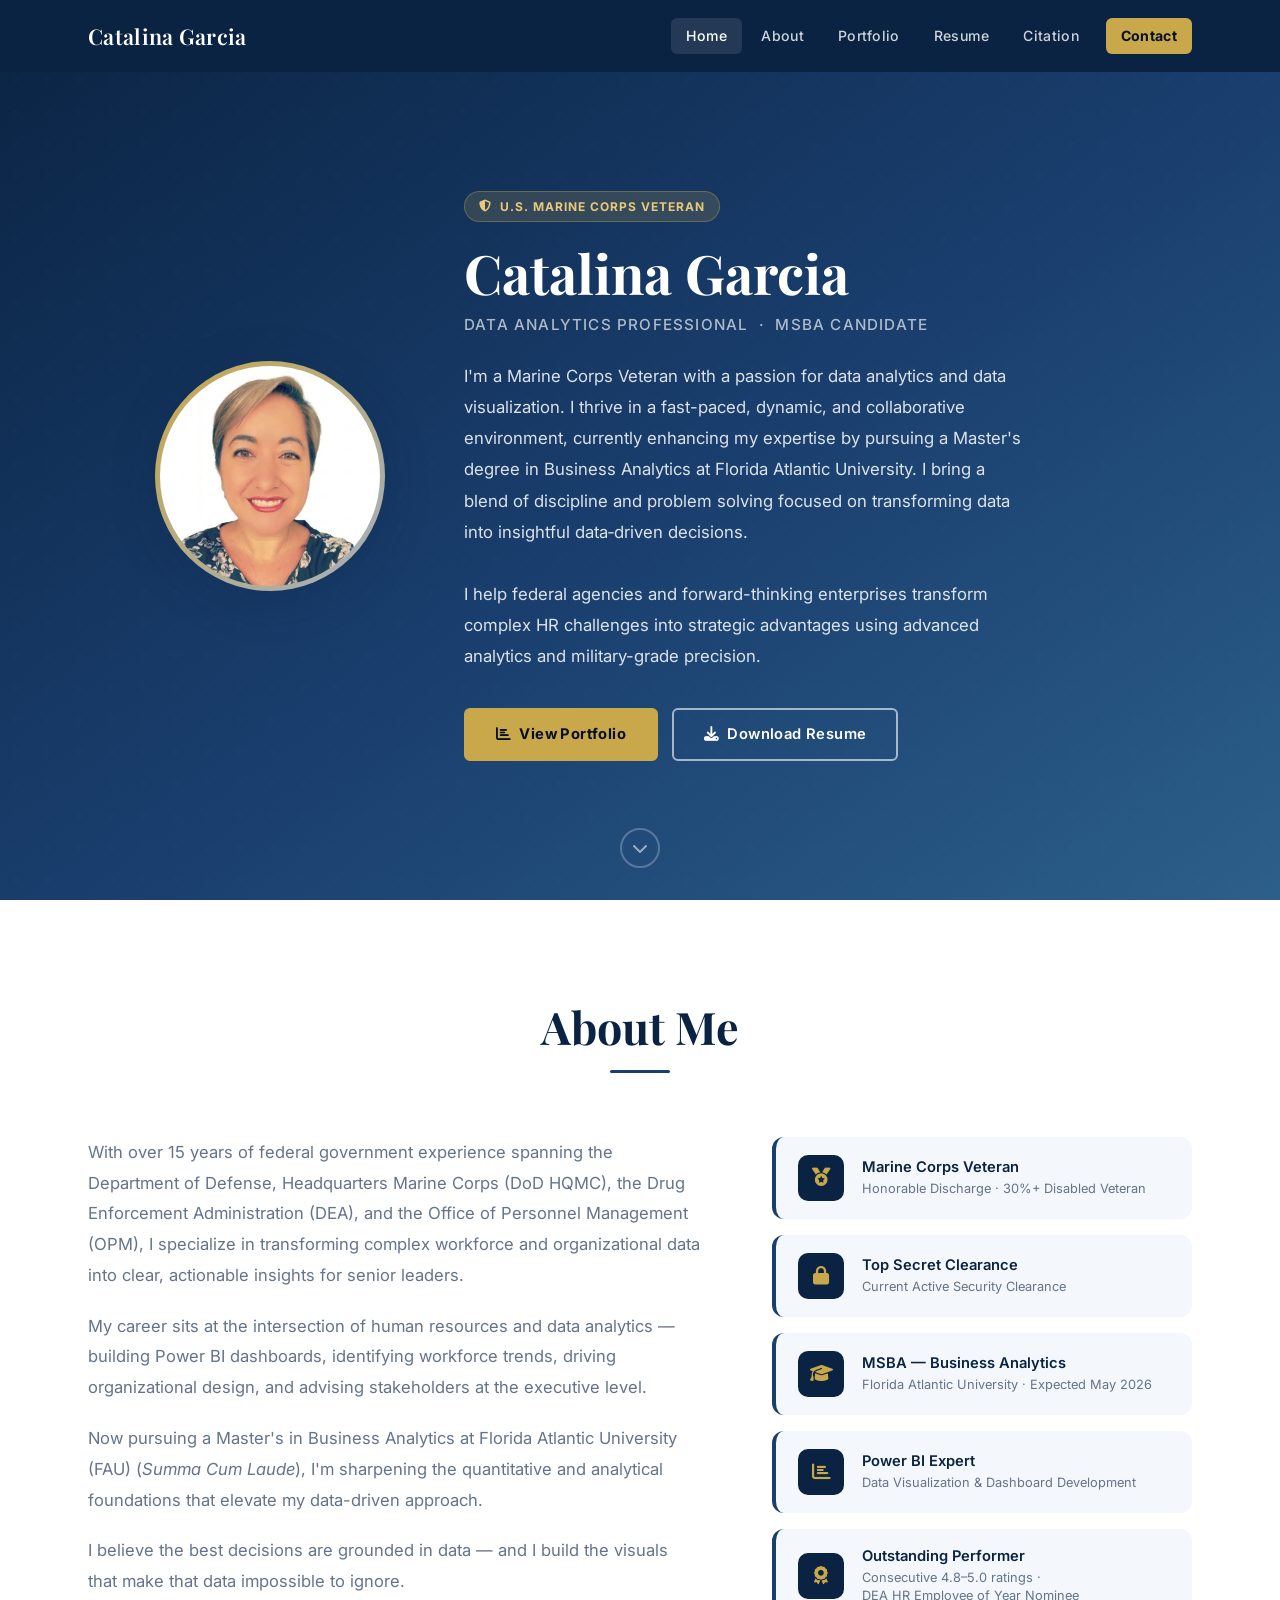
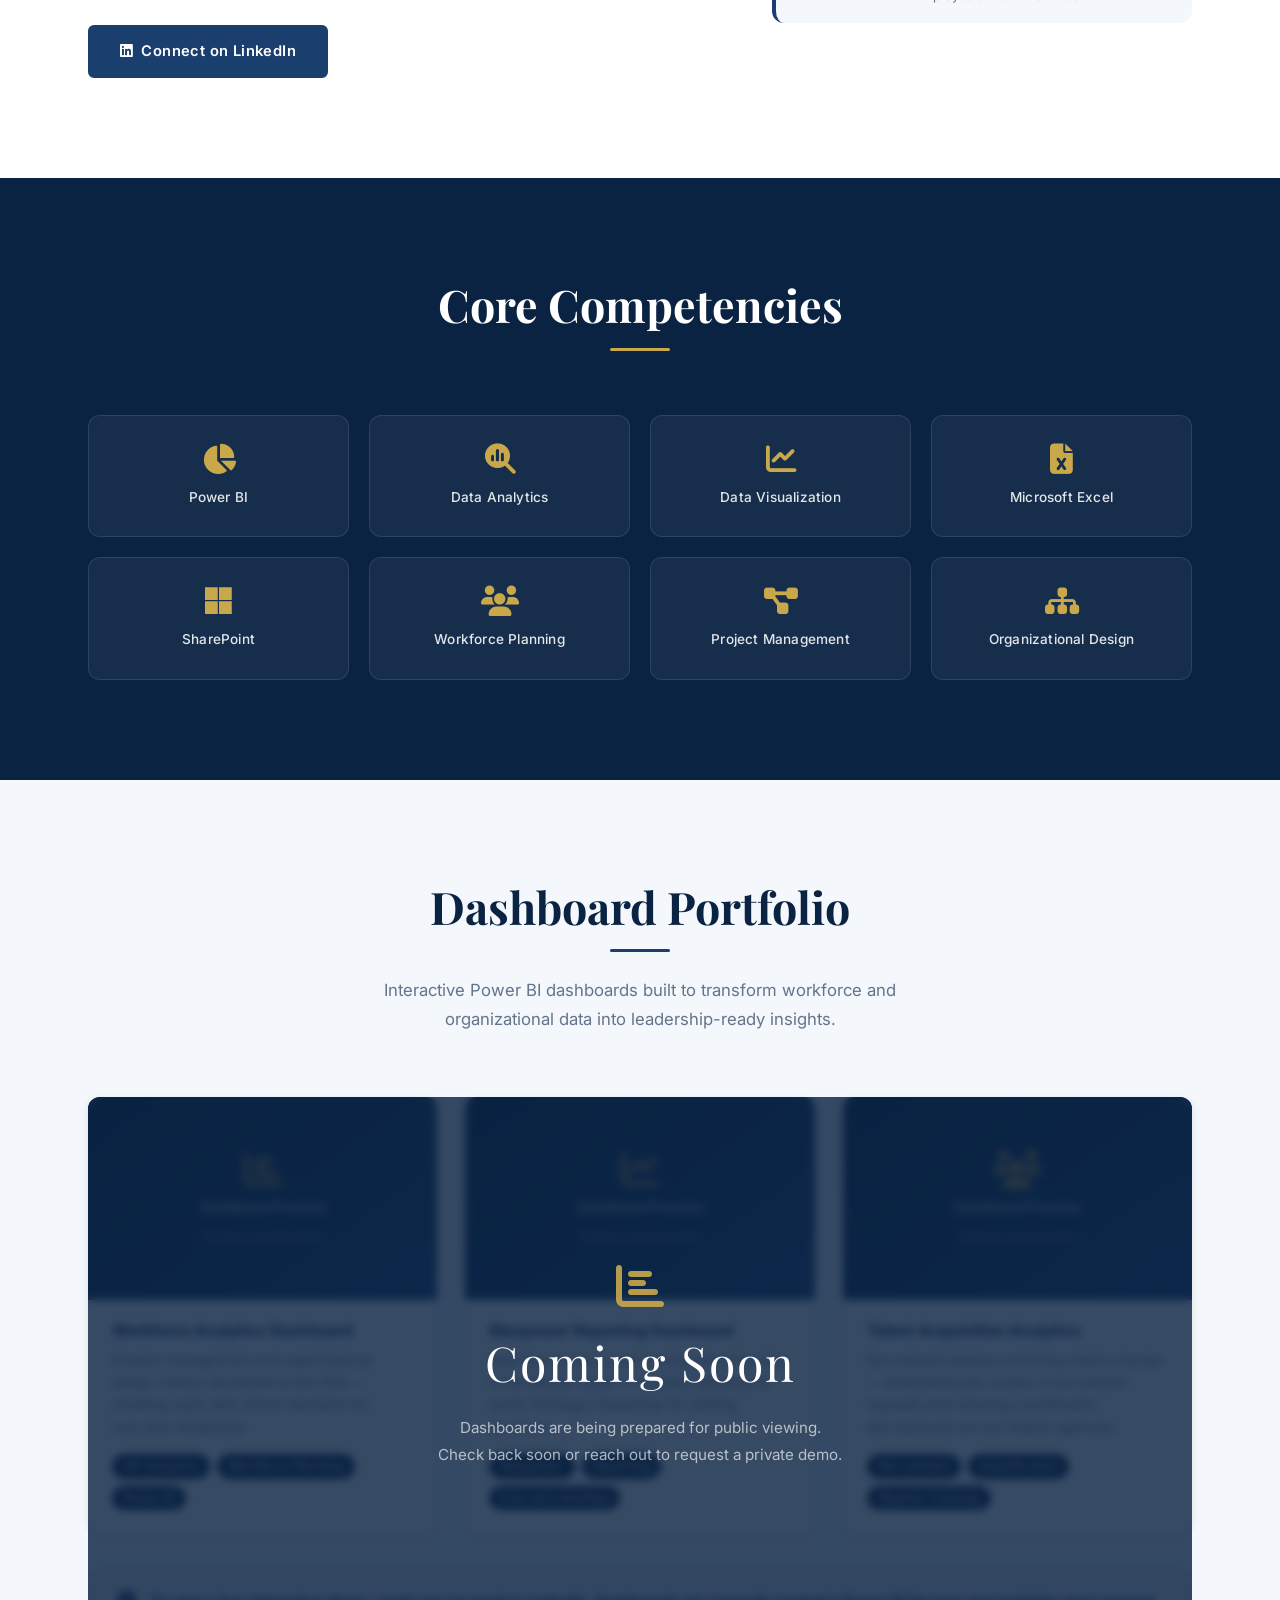
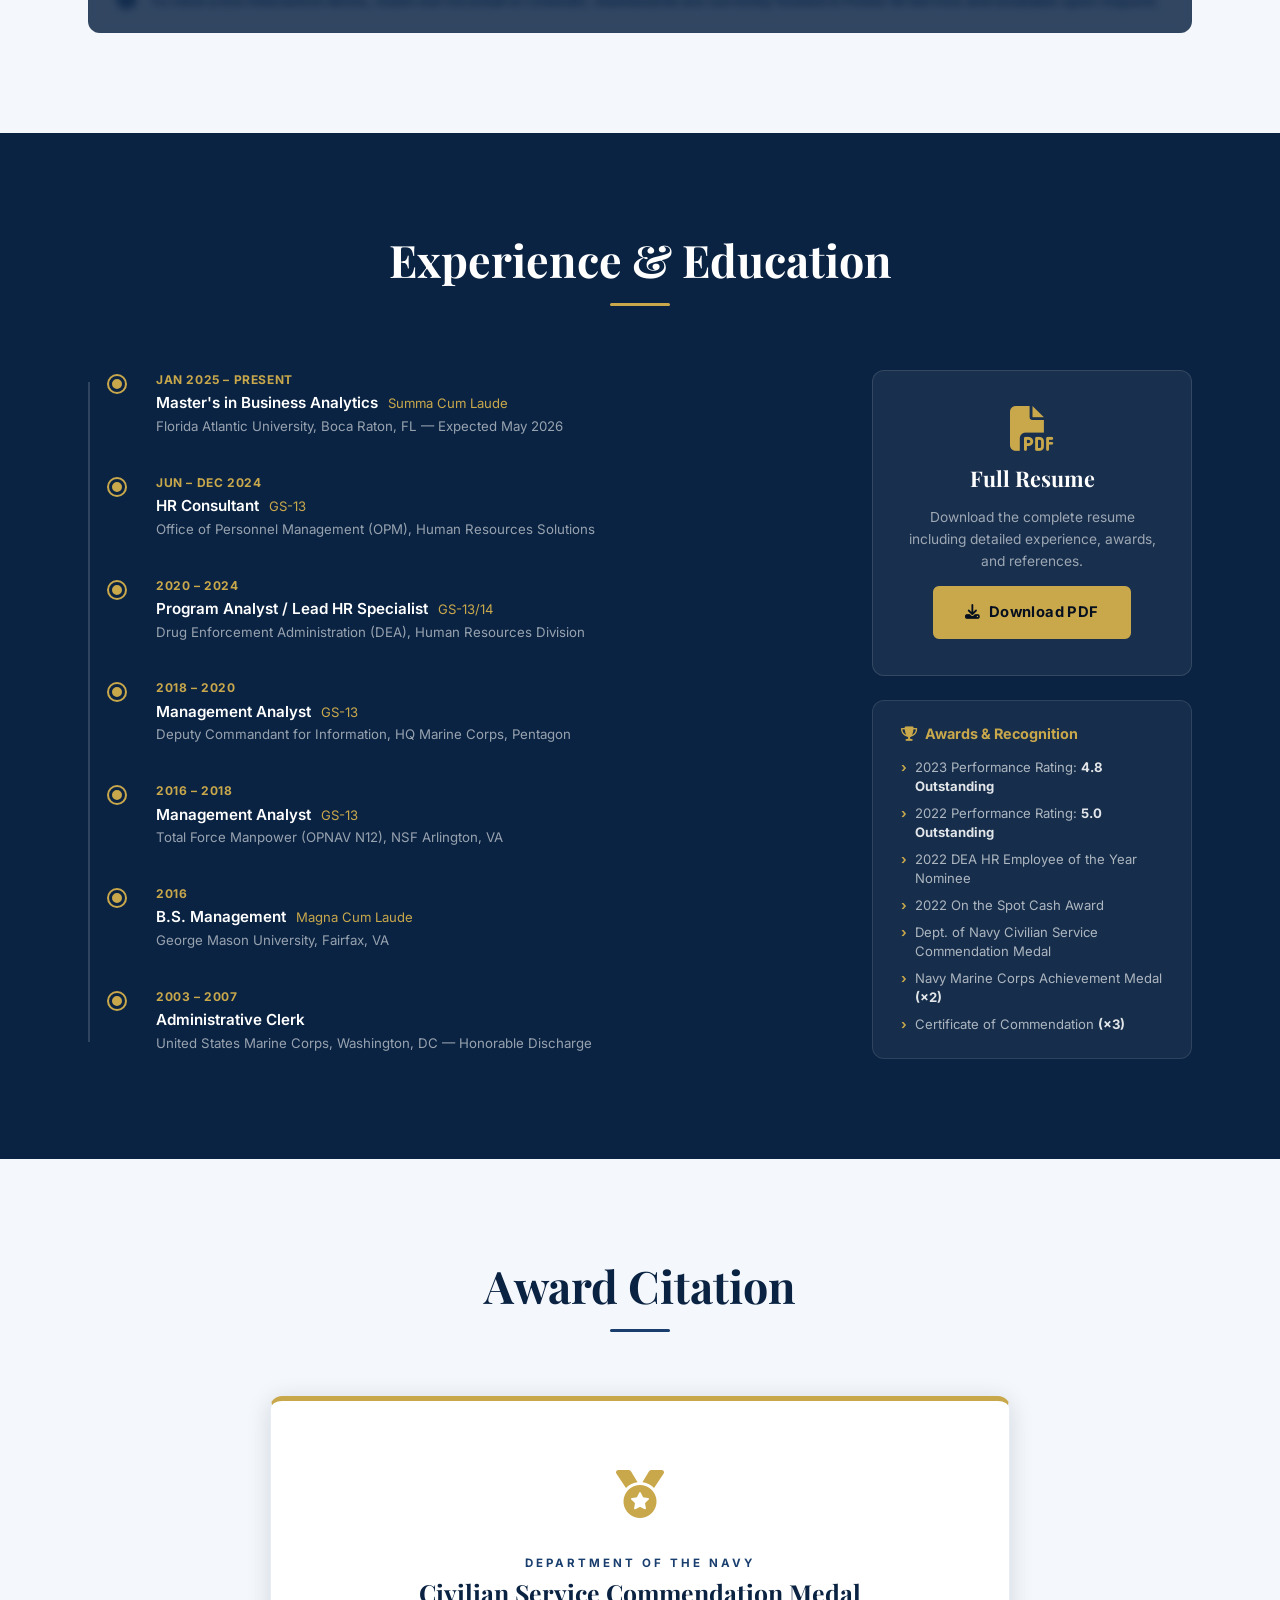
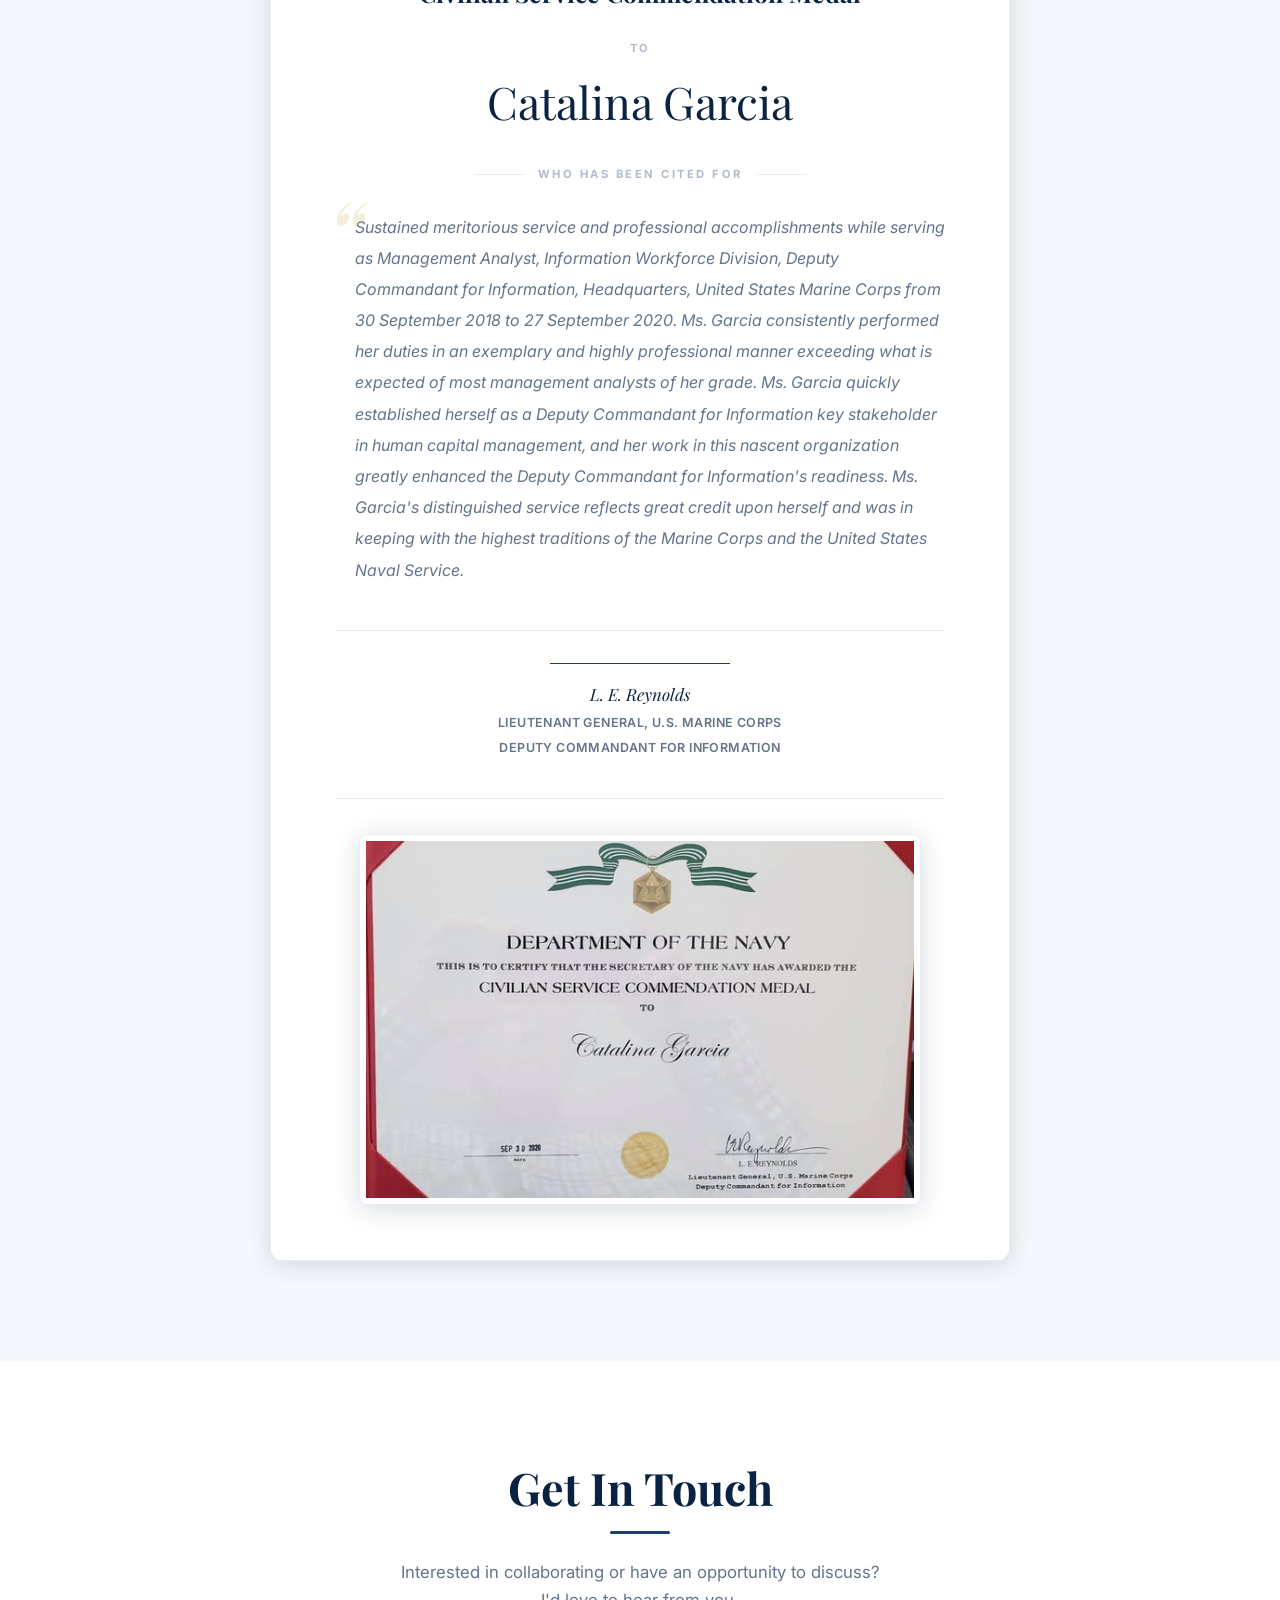
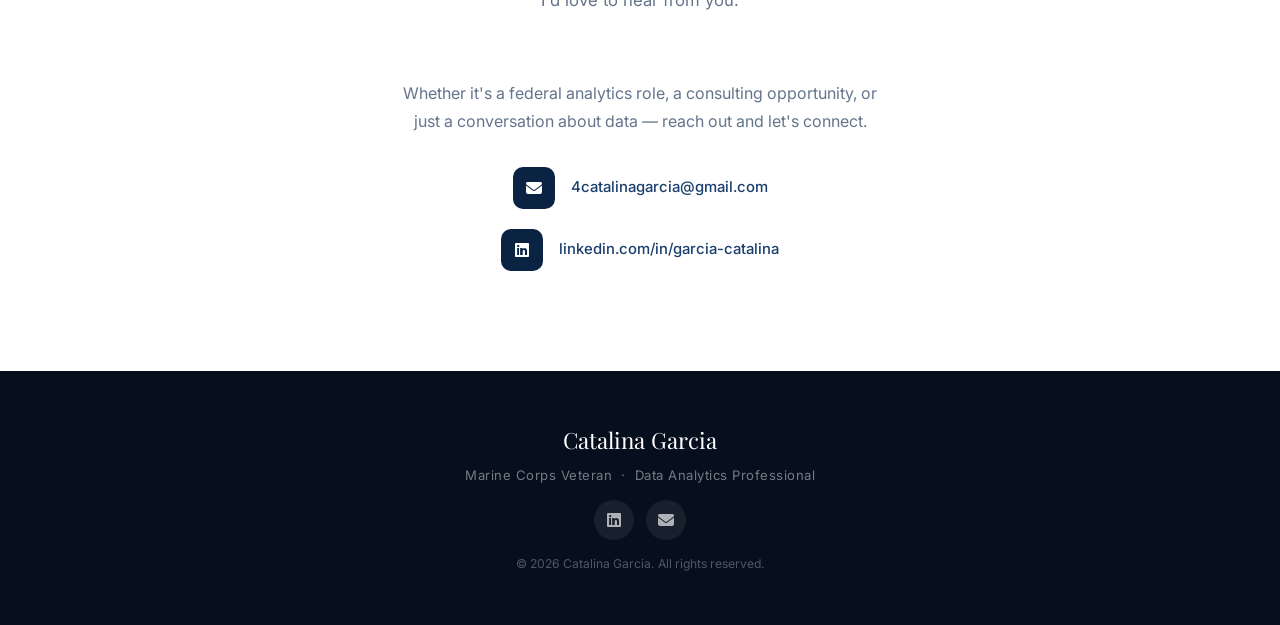
==== commit 903bd137: "coming soon" ====
--- a/index.html
+++ b/index.html
@@ -226,6 +226,13 @@
                     leadership-ready insights.
                 </p>
             </div>
+            <div class="portfolio-coming-soon-wrap">
+                <div class="portfolio-coming-soon-overlay" aria-label="Coming soon">
+                    <i class="fas fa-chart-bar" aria-hidden="true"></i>
+                    <p class="coming-soon-label">Coming Soon</p>
+                    <p class="coming-soon-sub">Dashboards are being prepared for public viewing.<br>Check back soon or reach out to request a private demo.</p>
+                </div>
+
             <div class="portfolio-grid">
 
                 <!-- ---- DASHBOARD CARD 1 ---- -->
@@ -328,9 +335,10 @@
                 <p>
                     <strong>To view a live interactive demo, reach out via email or LinkedIn.
                     Dashboards are currently hosted in Power BI Service and available upon request.</strong>
-                    
+
                 </p>
             </div>
+            </div><!-- end portfolio-coming-soon-wrap -->
         </div>
     </section>
 
--- a/css/styles.css
+++ b/css/styles.css
@@ -577,6 +577,48 @@
     font-size: 0.72rem;
     font-weight: 600;
     letter-spacing: 0.3px;
+}
+
+/* Coming Soon overlay */
+.portfolio-coming-soon-wrap {
+    position: relative;
+}
+
+.portfolio-coming-soon-overlay {
+    position: absolute;
+    inset: 0;
+    z-index: 10;
+    background: rgba(10, 35, 66, 0.82);
+    backdrop-filter: blur(4px);
+    -webkit-backdrop-filter: blur(4px);
+    border-radius: var(--radius);
+    display: flex;
+    flex-direction: column;
+    align-items: center;
+    justify-content: center;
+    gap: 14px;
+    text-align: center;
+    padding: 40px 24px;
+}
+
+.portfolio-coming-soon-overlay .fas {
+    font-size: 3rem;
+    color: var(--gold);
+    opacity: 0.9;
+}
+
+.coming-soon-label {
+    font-family: var(--font-heading);
+    font-size: clamp(2rem, 5vw, 3rem);
+    color: var(--white);
+    letter-spacing: 2px;
+}
+
+.coming-soon-sub {
+    font-size: 0.95rem;
+    color: rgba(255, 255, 255, 0.65);
+    line-height: 1.75;
+    max-width: 420px;
 }
 
 /* Info callout below grid */
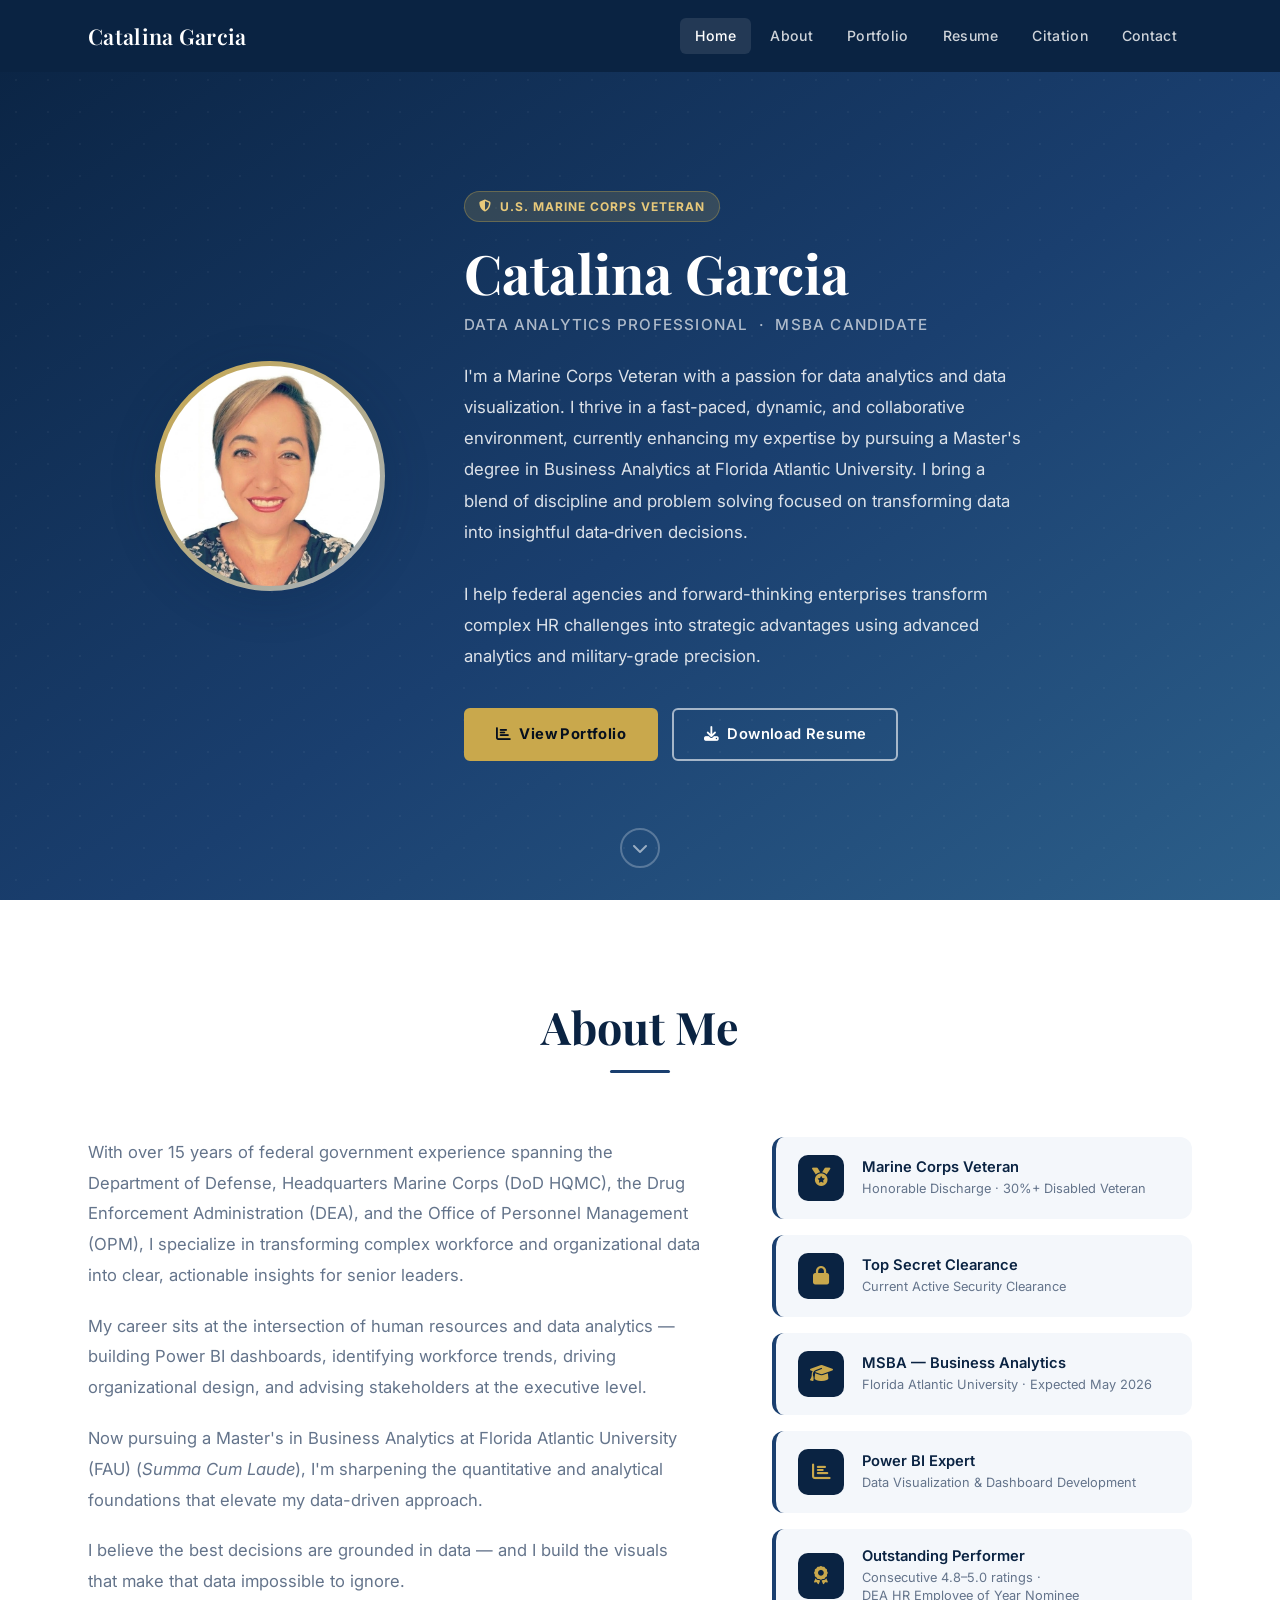
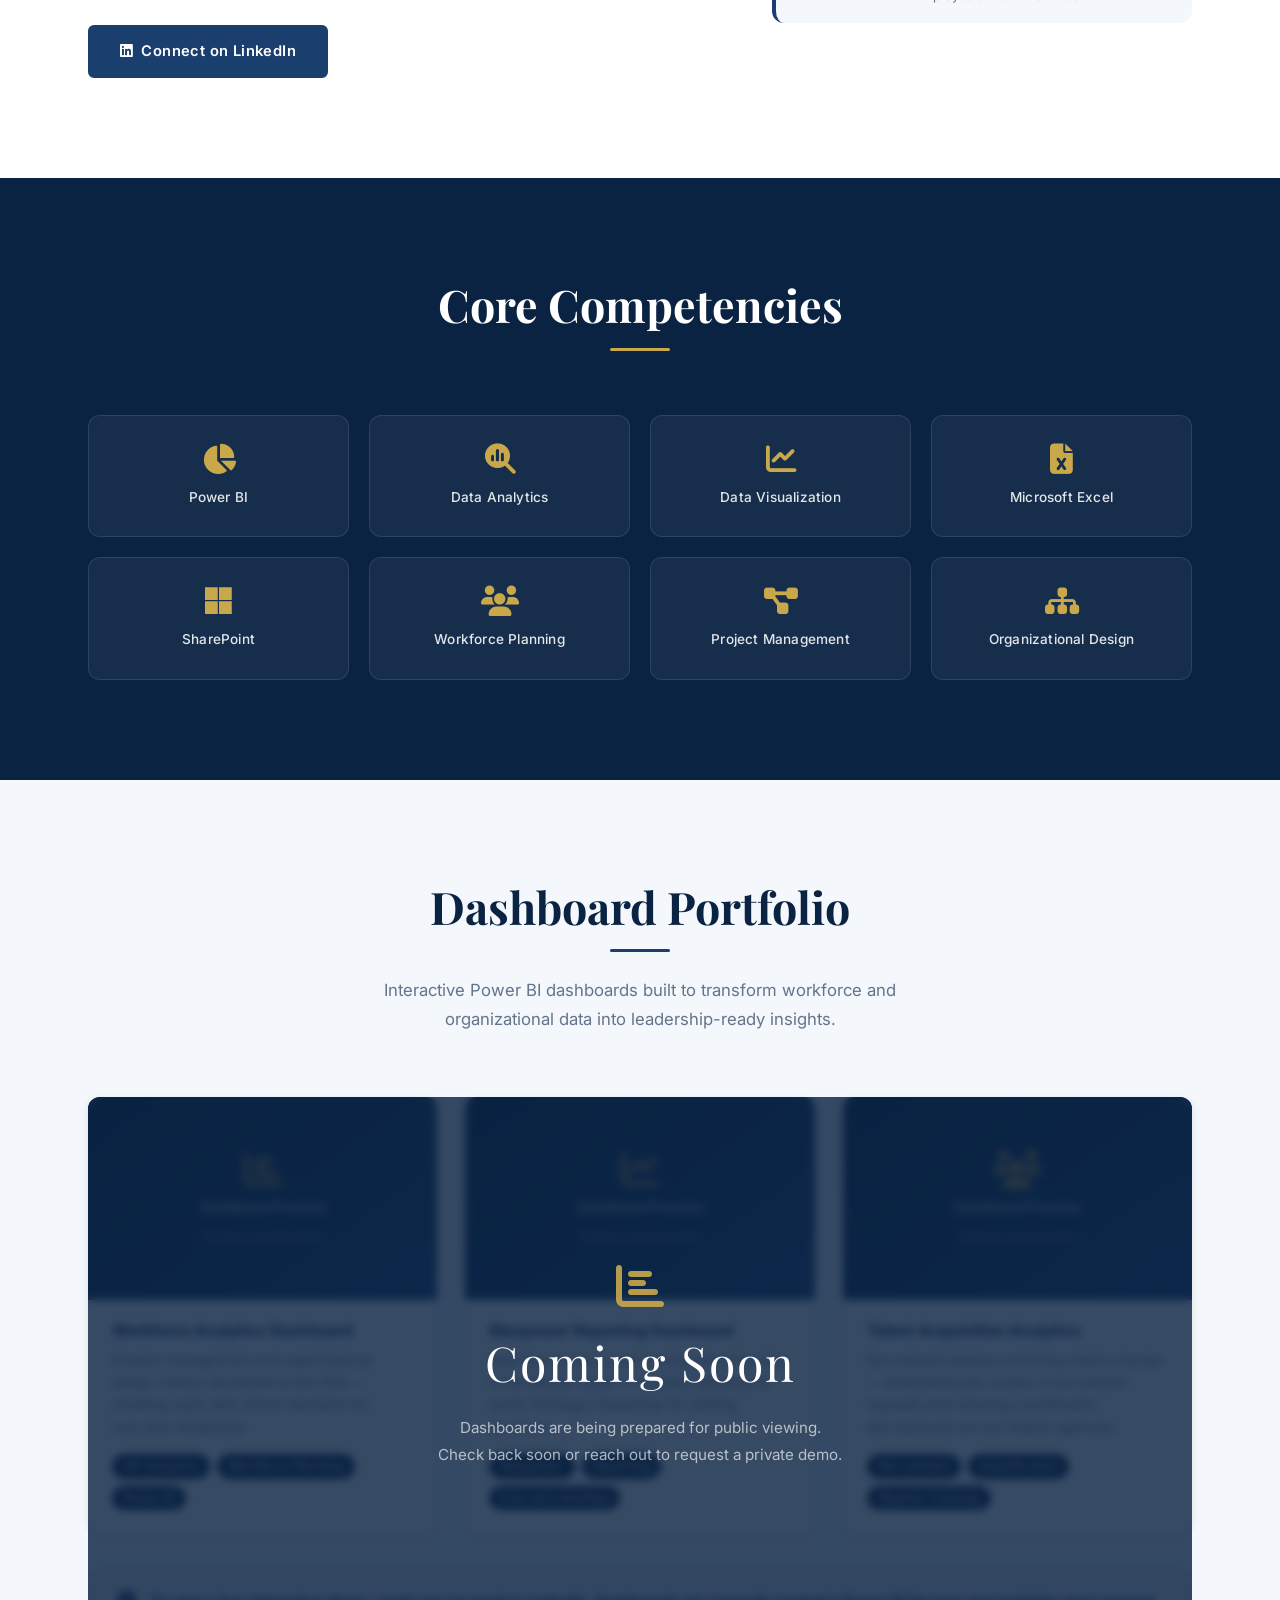
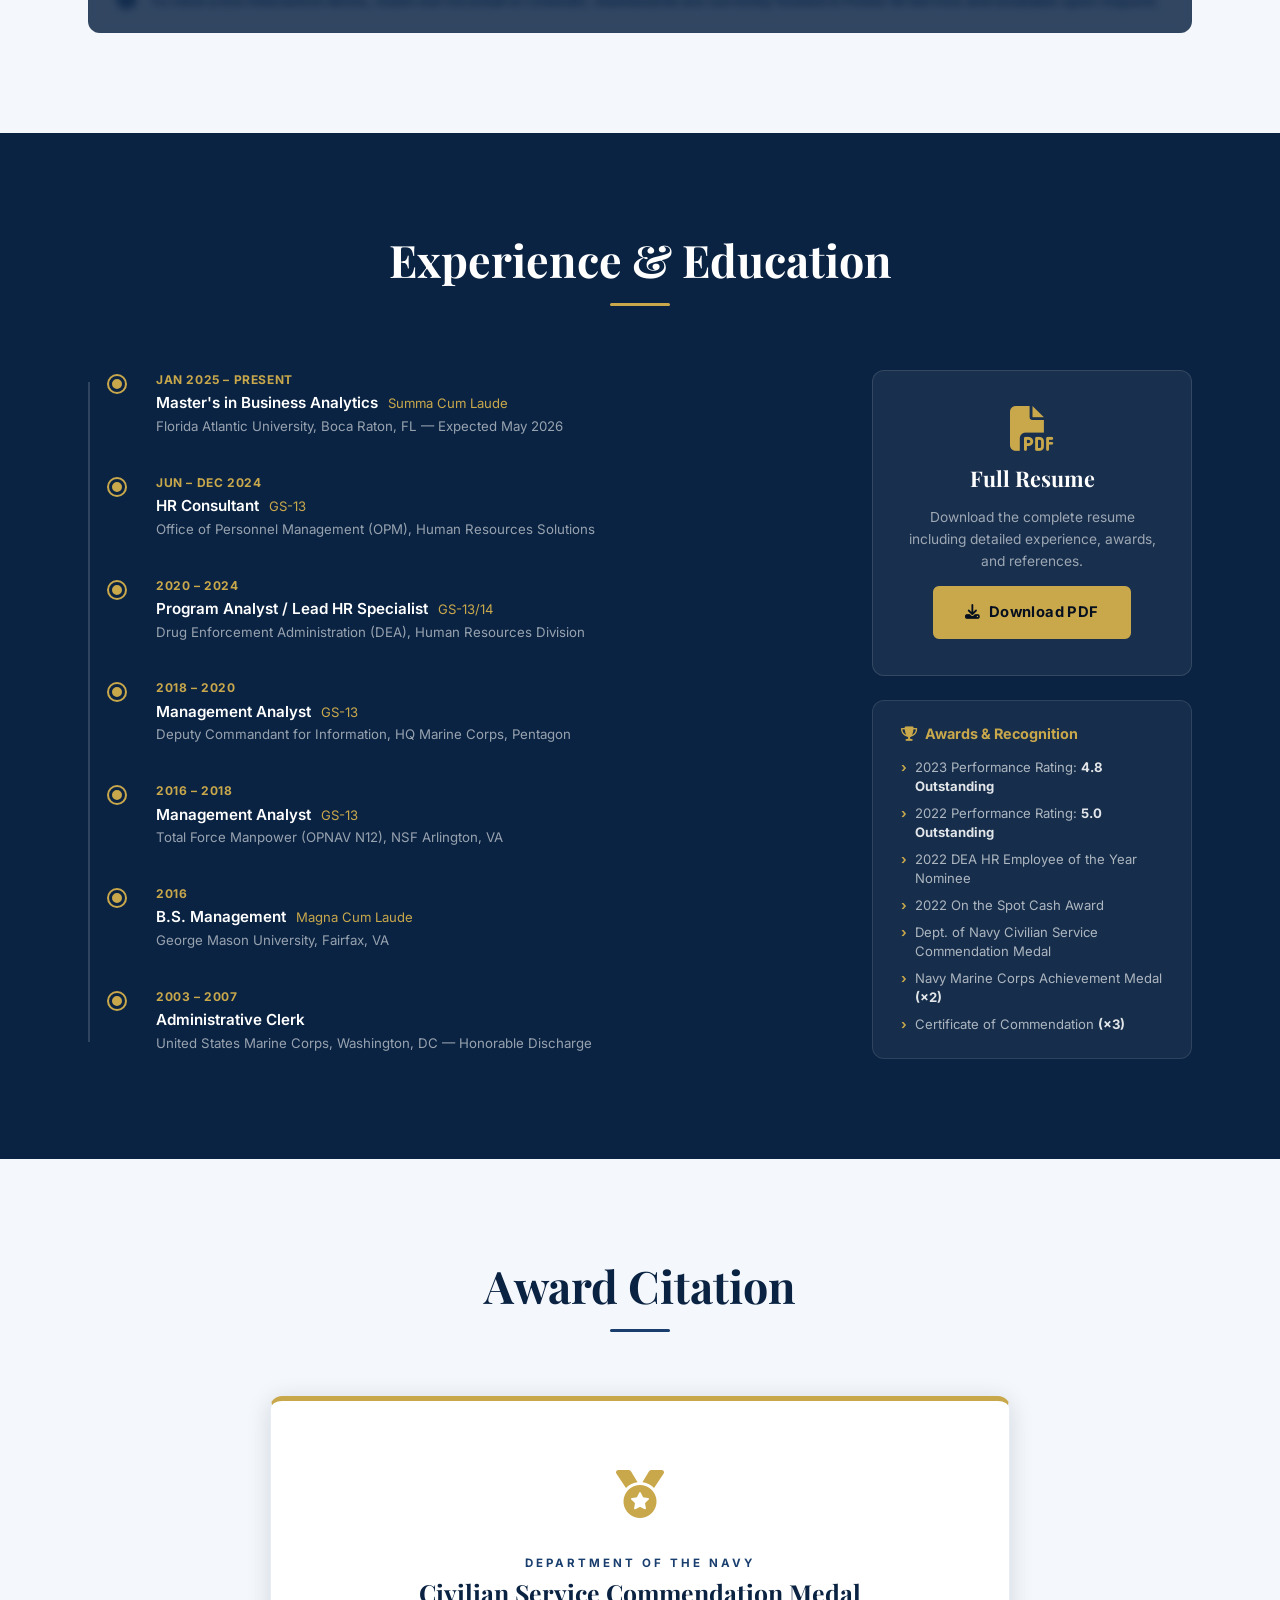
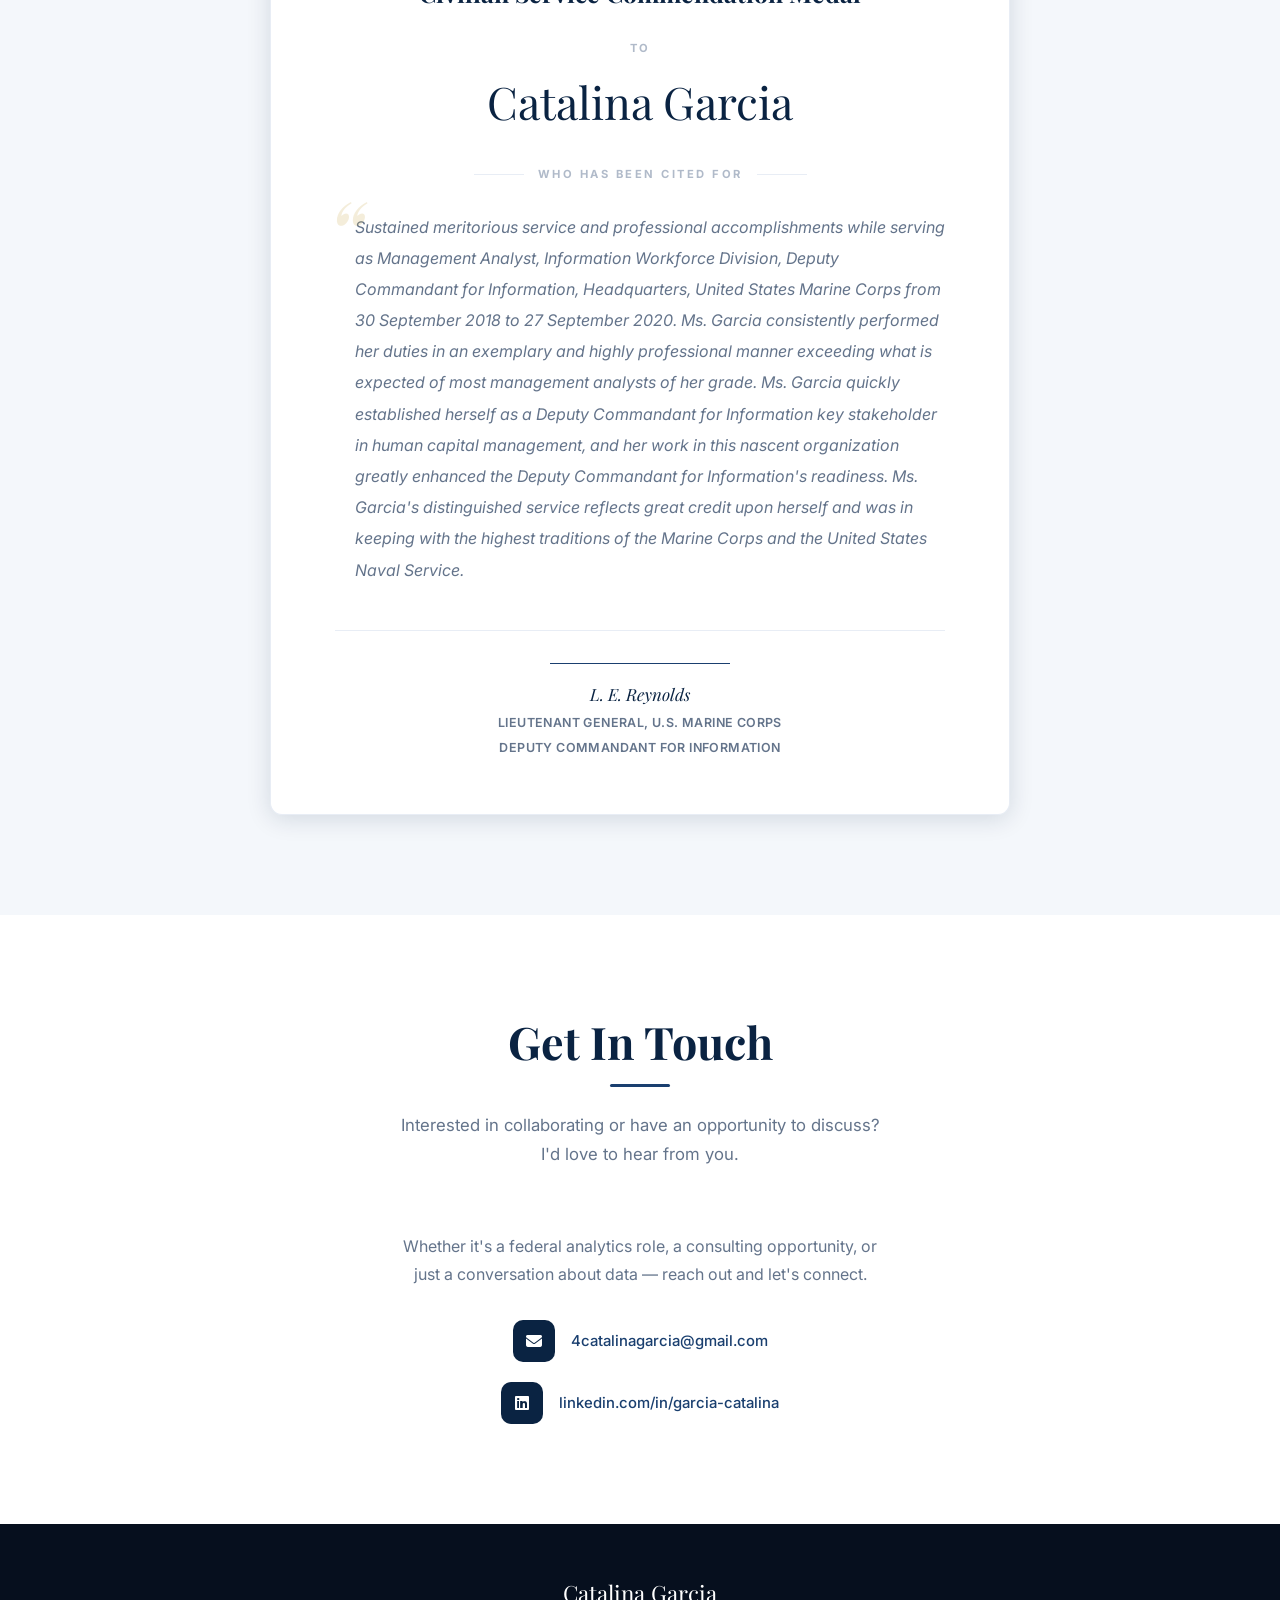
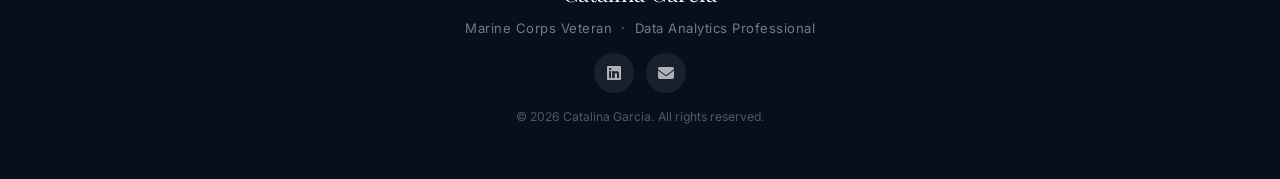
==== commit 0107a3a0: "update 03.11.26 at 10pm" ====
--- a/index.html
+++ b/index.html
@@ -41,7 +41,7 @@
                 <li><a href="#portfolio" class="nav-link">Portfolio</a></li>
                 <li><a href="#resume"    class="nav-link">Resume</a></li>
                 <li><a href="#award"     class="nav-link">Citation</a></li>
-                <li><a href="#contact"   class="nav-link contact-cta">Contact</a></li>
+                <li><a href="#contact"   class="nav-link">Contact</a></li>
             </ul>
         </div>
     </nav>
@@ -472,11 +472,6 @@
                     <p class="citation-sig-title">Lieutenant General, U.S. Marine Corps</p>
                     <p class="citation-sig-role">Deputy Commandant for Information</p>
                 </div>
-                <div class="citation-photo-wrapper">
-                    <img src="assets/images/DoN_Civ_Serv_Comm_Medal.jpg"
-                         alt="Department of the Navy Civilian Service Commendation Medal certificate awarded to Catalina Garcia"
-                         class="citation-photo">
-                </div>
             </div>
         </div>
     </section>
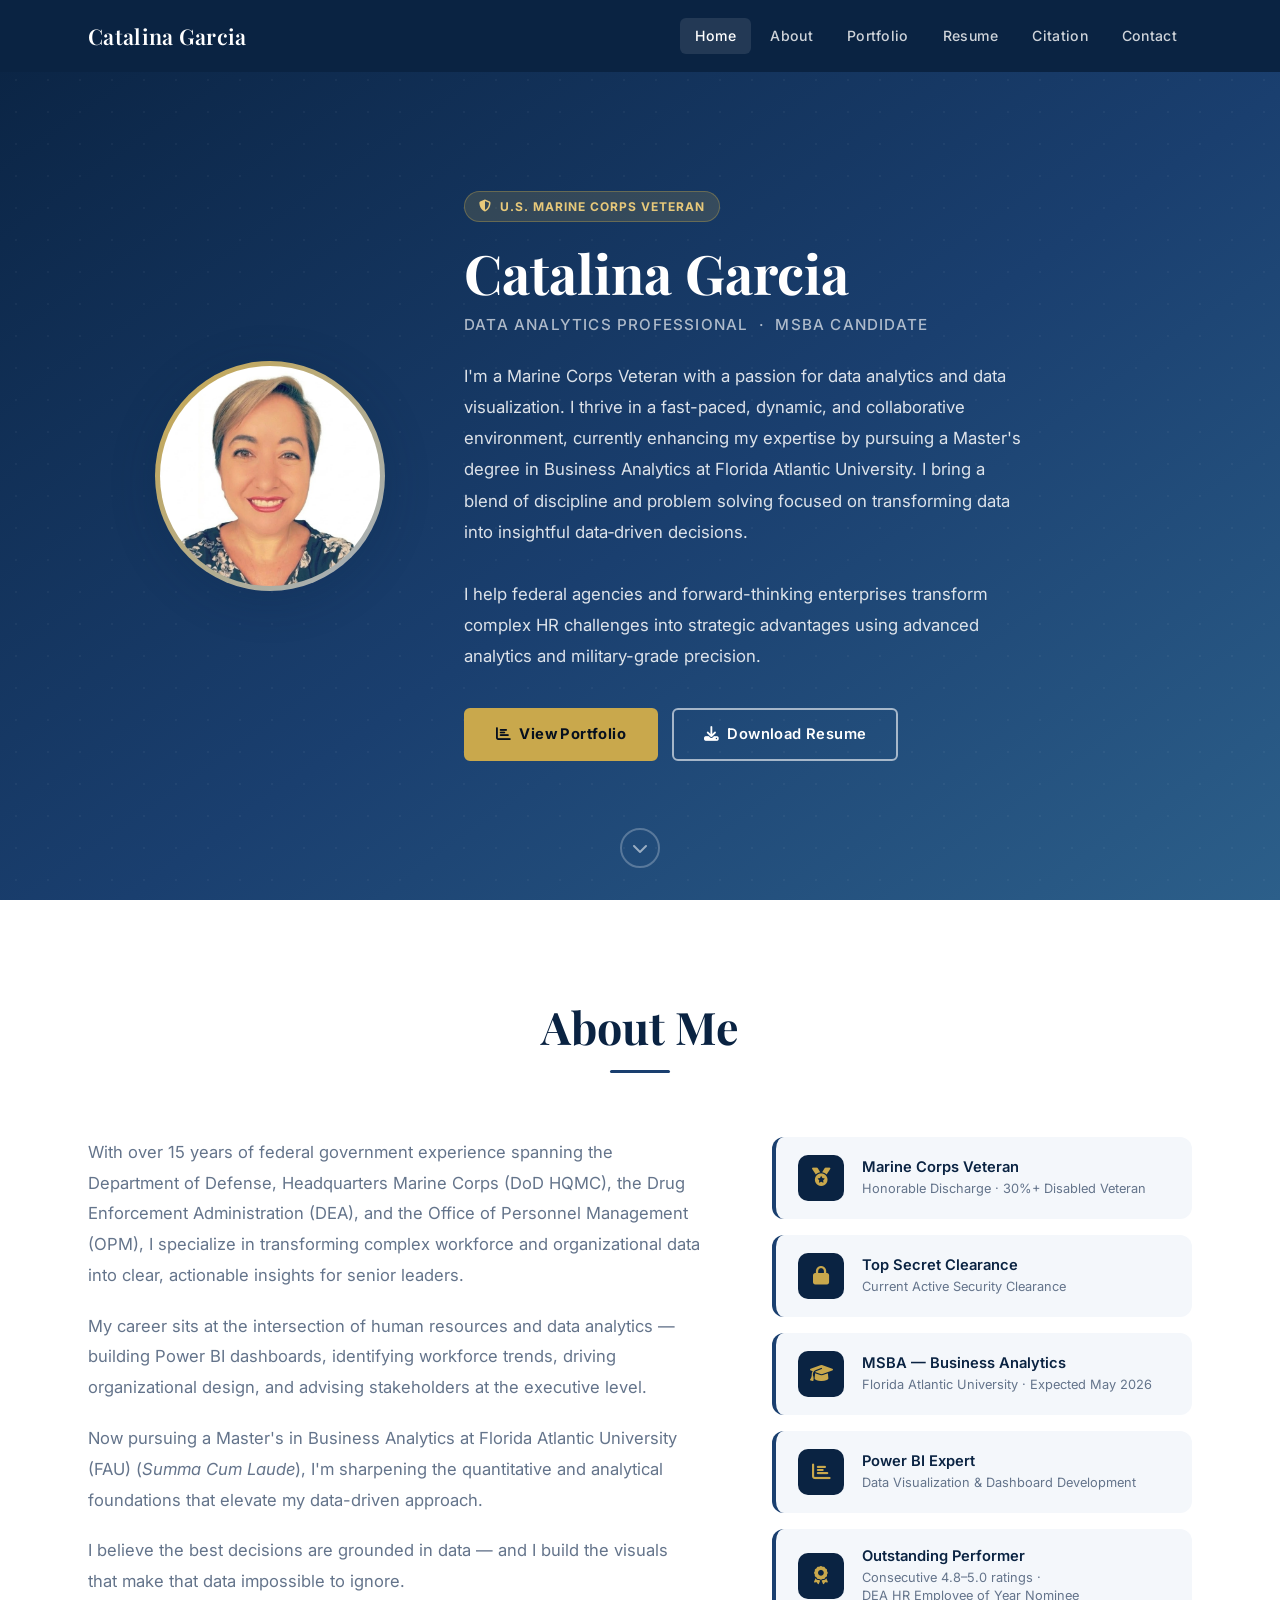
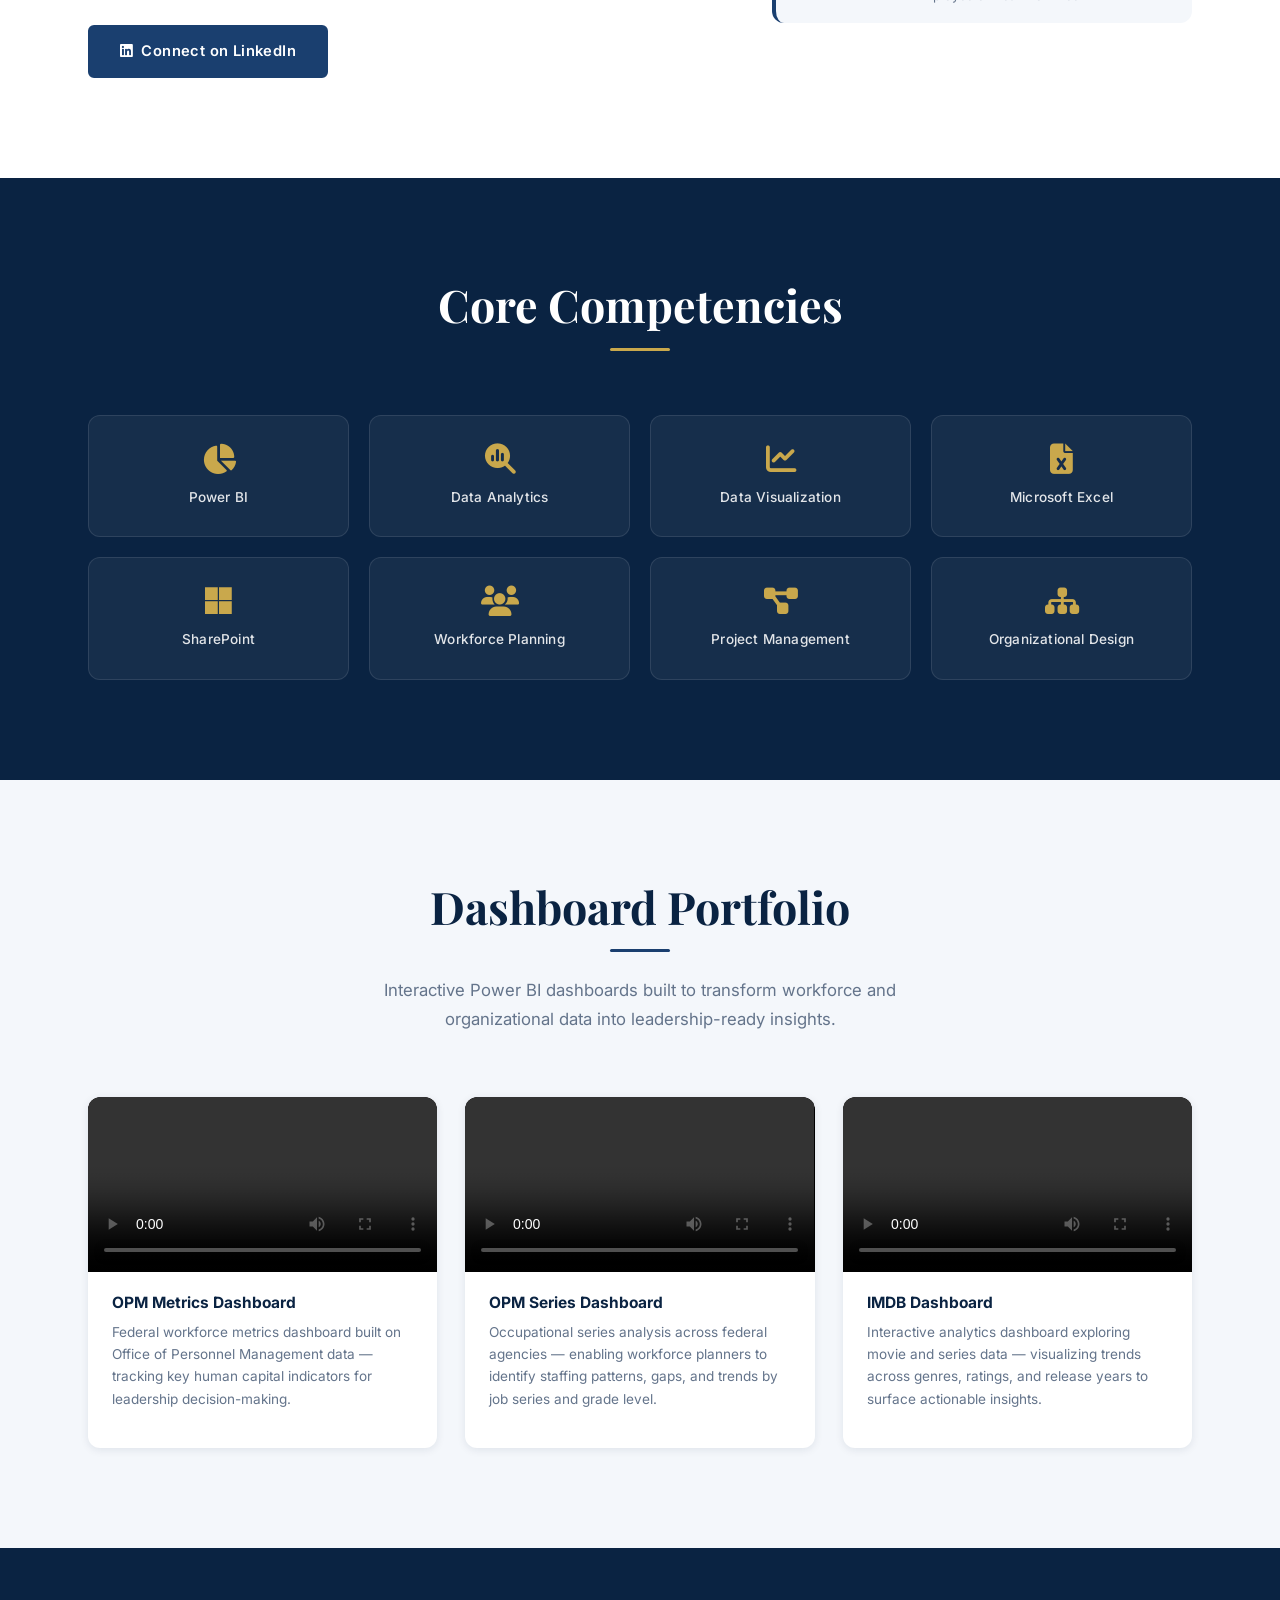
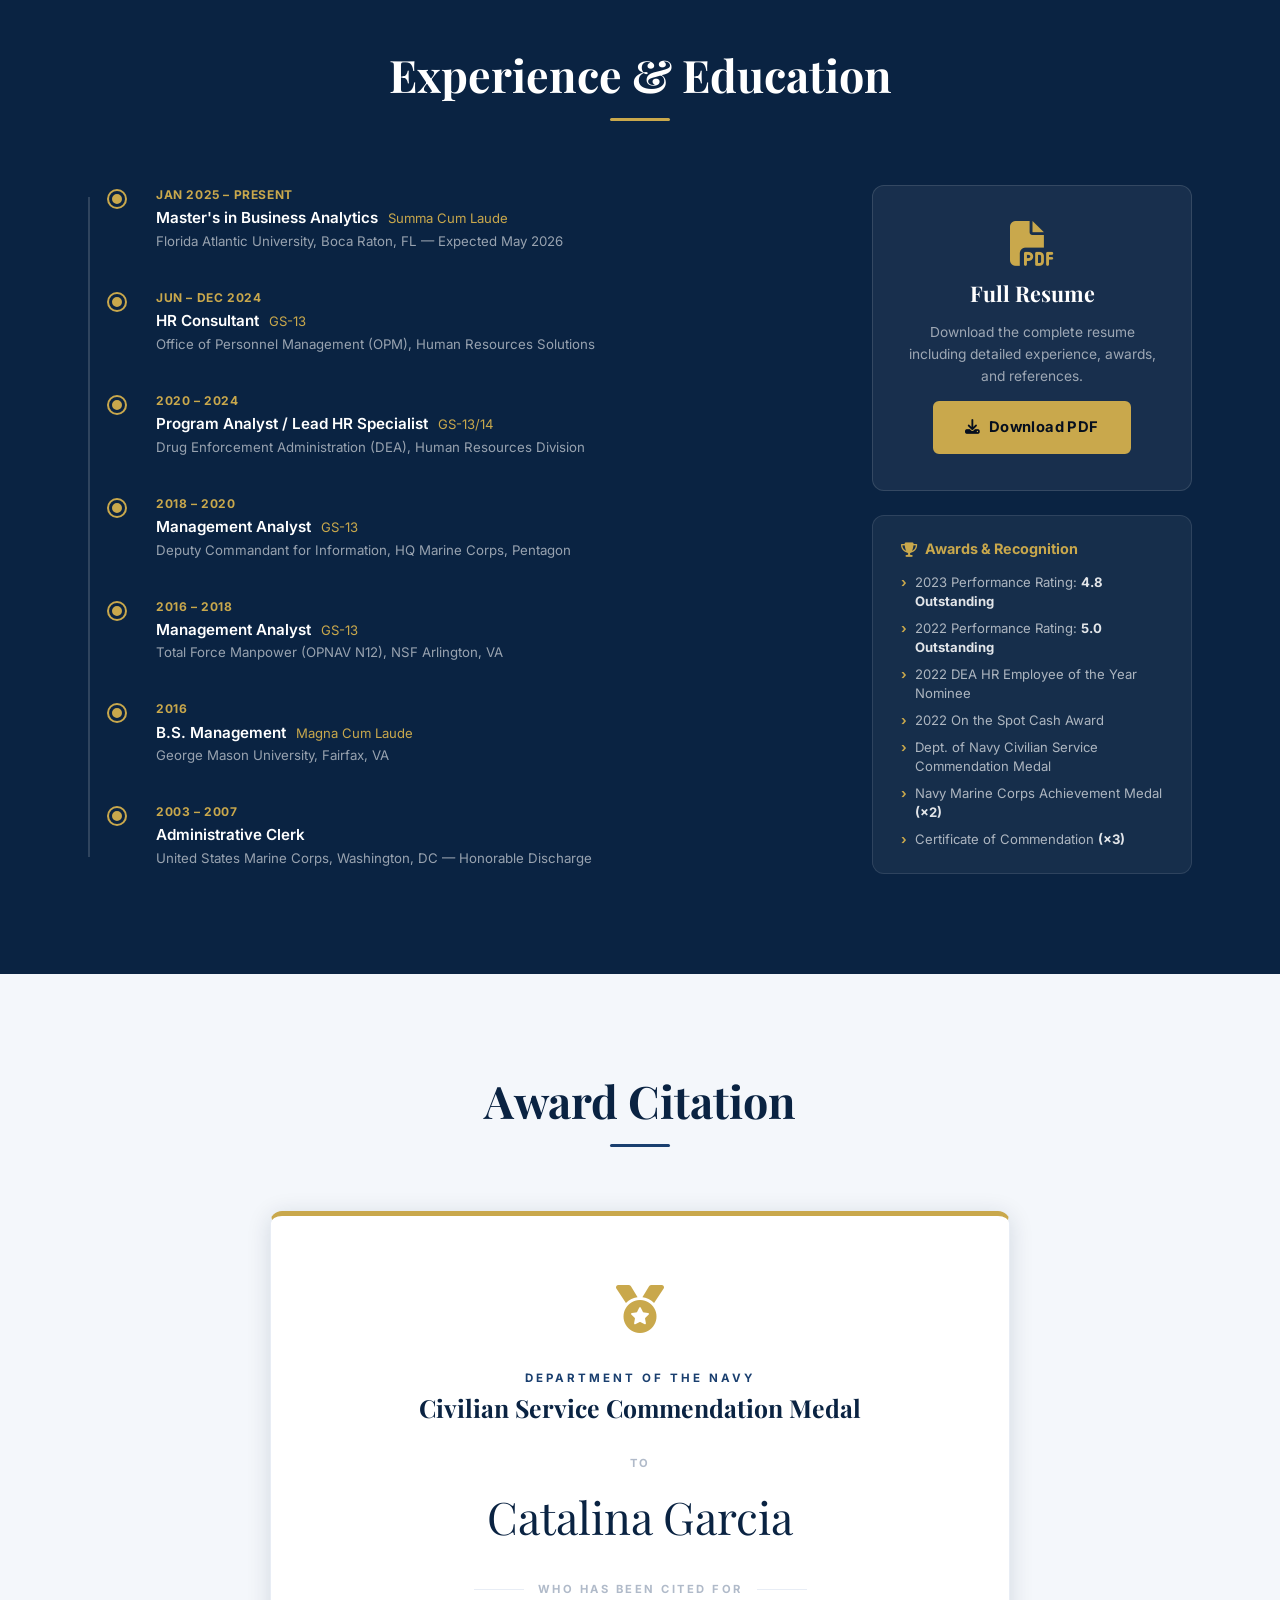
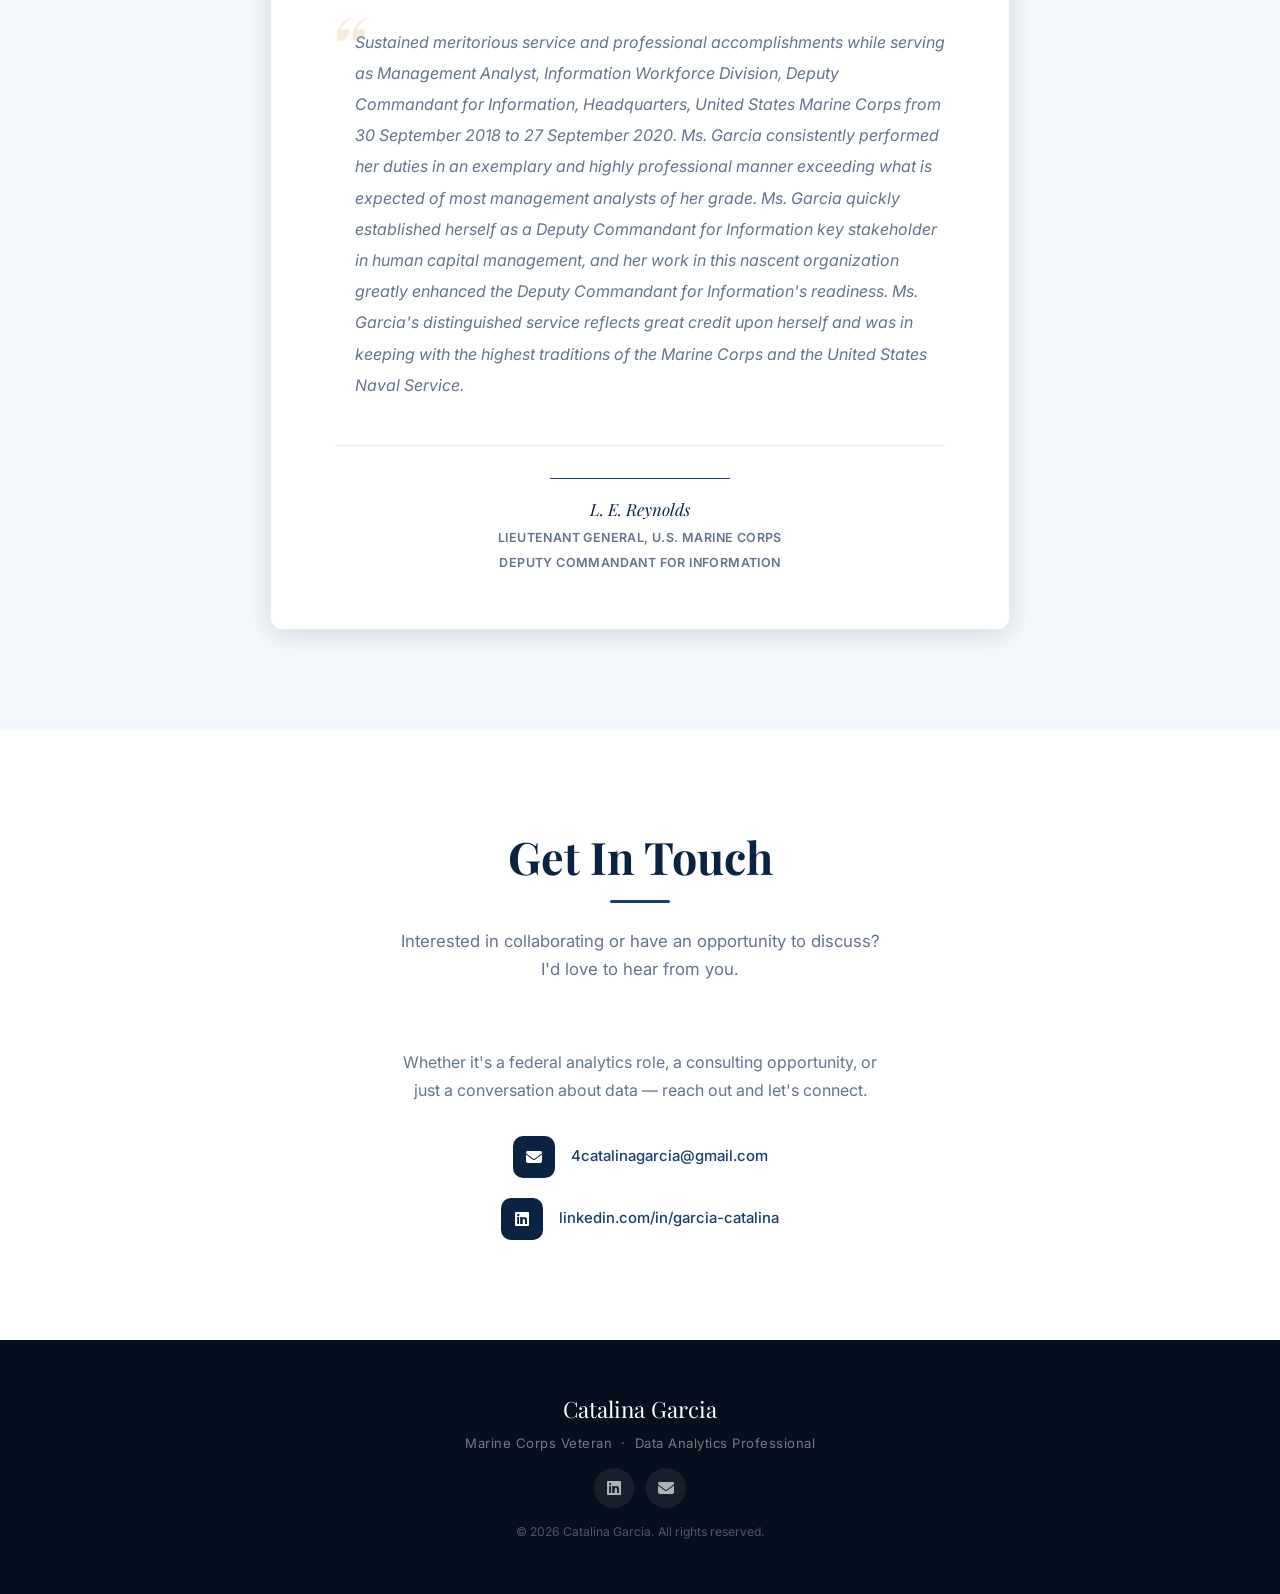
==== commit e6fad5f0: "add dashboard videos" ====
--- a/index.html
+++ b/index.html
@@ -226,119 +226,63 @@
                     leadership-ready insights.
                 </p>
             </div>
-            <div class="portfolio-coming-soon-wrap">
-                <div class="portfolio-coming-soon-overlay" aria-label="Coming soon">
-                    <i class="fas fa-chart-bar" aria-hidden="true"></i>
-                    <p class="coming-soon-label">Coming Soon</p>
-                    <p class="coming-soon-sub">Dashboards are being prepared for public viewing.<br>Check back soon or reach out to request a private demo.</p>
-                </div>
-
             <div class="portfolio-grid">
 
-                <!-- ---- DASHBOARD CARD 1 ---- -->
+                <!-- ---- DASHBOARD CARD 1 — OPM METRICS ---- -->
                 <div class="dashboard-card fade-up">
-                    <div class="dashboard-embed-wrapper">
-                        <!--
-                            HOW TO EMBED YOUR POWER BI DASHBOARD:
-                            1. Open the report in Power BI Service (app.powerbi.com)
-                            2. Click File > Embed report > Publish to web (public)
-                            3. Click "Create embed code" and copy the iframe src URL
-                            4. Delete the .embed-placeholder div below
-                            5. Uncomment and paste your iframe URL where indicated
-                        -->
-                        <div class="embed-placeholder">
-                            <i class="fas fa-chart-bar embed-icon" aria-hidden="true"></i>
-                            <p class="embed-label">Dashboard Preview</p>
-                            <span class="embed-hint">Embed coming soon</span>
-                        </div>
-                        <!--
-                        <iframe
-                            title="Workforce Analytics Dashboard"
-                            src="PASTE_YOUR_POWER_BI_EMBED_URL_HERE"
-                            frameborder="0"
-                            allowFullScreen="true">
-                        </iframe>
-                        -->
+                    <div class="dashboard-video-wrapper">
+                        <video
+                            controls
+                            preload="metadata"
+                            class="dashboard-video"
+                            aria-label="OPM Metrics Dashboard Demo">
+                            <source src="assets/videos/OPM_Metrics_Dashboard_Demo.mp4" type="video/mp4">
+                            Your browser does not support the video tag.
+                        </video>
                     </div>
                     <div class="dashboard-info">
-                        <h3 class="dashboard-title">Workforce Analytics Dashboard</h3>
-                        <p class="dashboard-desc">Position management and organizational design metrics developed at the DEA — enabling rapid, data-driven decisions for executive leadership.</p>
-                        <div class="dashboard-tags">
-                            <span class="tag">HR Analytics</span>
-                            <span class="tag">Workforce Planning</span>
-                            <span class="tag">Power BI</span>
-                        </div>
-                    </div>
-                </div>
-
-                <!-- ---- DASHBOARD CARD 2 ---- -->
+                        <h3 class="dashboard-title">OPM Metrics Dashboard</h3>
+                        <p class="dashboard-desc">Federal workforce metrics dashboard built on Office of Personnel Management data — tracking key human capital indicators for leadership decision-making.</p>
+                    </div>
+                </div>
+
+                <!-- ---- DASHBOARD CARD 2 — OPM SERIES ---- -->
                 <div class="dashboard-card fade-up" style="transition-delay:0.1s">
-                    <div class="dashboard-embed-wrapper">
-                        <div class="embed-placeholder">
-                            <i class="fas fa-chart-line embed-icon" aria-hidden="true"></i>
-                            <p class="embed-label">Dashboard Preview</p>
-                            <span class="embed-hint">Embed coming soon</span>
-                        </div>
-                        <!--
-                        <iframe
-                            title="Manpower Reporting Dashboard"
-                            src="PASTE_YOUR_POWER_BI_EMBED_URL_HERE"
-                            frameborder="0"
-                            allowFullScreen="true">
-                        </iframe>
-                        -->
+                    <div class="dashboard-video-wrapper">
+                        <video
+                            controls
+                            preload="metadata"
+                            class="dashboard-video"
+                            aria-label="OPM Series Dashboard Demo">
+                            <source src="assets/videos/OPM_Series_Dashboard_Demo.mp4" type="video/mp4">
+                            Your browser does not support the video tag.
+                        </video>
                     </div>
                     <div class="dashboard-info">
-                        <h3 class="dashboard-title">Manpower Reporting Dashboard</h3>
-                        <p class="dashboard-desc">Real-time vacancy and manning level tracking at HQ Marine Corps — routinely delivered to senior Pentagon leadership for staffing decisions.</p>
-                        <div class="dashboard-tags">
-                            <span class="tag">Manpower</span>
-                            <span class="tag">Reporting</span>
-                            <span class="tag">Executive Briefing</span>
-                        </div>
-                    </div>
-                </div>
-
-                <!-- ---- DASHBOARD CARD 3 ---- -->
+                        <h3 class="dashboard-title">OPM Series Dashboard</h3>
+                        <p class="dashboard-desc">Occupational series analysis across federal agencies — enabling workforce planners to identify staffing patterns, gaps, and trends by job series and grade level.</p>
+                    </div>
+                </div>
+
+                <!-- ---- DASHBOARD CARD 3 — IMDB ---- -->
                 <div class="dashboard-card fade-up" style="transition-delay:0.2s">
-                    <div class="dashboard-embed-wrapper">
-                        <div class="embed-placeholder">
-                            <i class="fas fa-users embed-icon" aria-hidden="true"></i>
-                            <p class="embed-label">Dashboard Preview</p>
-                            <span class="embed-hint">Embed coming soon</span>
-                        </div>
-                        <!--
-                        <iframe
-                            title="Talent Acquisition Analytics"
-                            src="PASTE_YOUR_POWER_BI_EMBED_URL_HERE"
-                            frameborder="0"
-                            allowFullScreen="true">
-                        </iframe>
-                        -->
+                    <div class="dashboard-video-wrapper">
+                        <video
+                            controls
+                            preload="metadata"
+                            class="dashboard-video"
+                            aria-label="IMDB Dashboard Demo">
+                            <source src="assets/videos/IMDB_Dashboard_Demo.mp4" type="video/mp4">
+                            Your browser does not support the video tag.
+                        </video>
                     </div>
                     <div class="dashboard-info">
-                        <h3 class="dashboard-title">Talent Acquisition Analytics</h3>
-                        <p class="dashboard-desc">Recruitment pipeline and hiring metrics tracker — streamlining the review of recruitment requests and reducing classification discrepancies across federal agencies.</p>
-                        <div class="dashboard-tags">
-                            <span class="tag">Recruitment</span>
-                            <span class="tag">Classification</span>
-                            <span class="tag">Pipeline Tracking</span>
-                        </div>
-                    </div>
-                </div>
-
-            </div>
-
-            <!-- Power BI embed info callout -->
-            <div class="embed-callout fade-up">
-                <i class="fas fa-circle-info" aria-hidden="true"></i>
-                <p>
-                    <strong>To view a live interactive demo, reach out via email or LinkedIn.
-                    Dashboards are currently hosted in Power BI Service and available upon request.</strong>
-
-                </p>
-            </div>
-            </div><!-- end portfolio-coming-soon-wrap -->
+                        <h3 class="dashboard-title">IMDB Dashboard</h3>
+                        <p class="dashboard-desc">Interactive analytics dashboard exploring movie and series data — visualizing trends across genres, ratings, and release years to surface actionable insights.</p>
+                    </div>
+                </div>
+
+            </div>
         </div>
     </section>
 
--- a/css/styles.css
+++ b/css/styles.css
@@ -531,21 +531,20 @@
     border: none;
 }
 
-.embed-placeholder {
-    position: absolute;
-    inset: 0;
-    display: flex;
-    flex-direction: column;
-    align-items: center;
-    justify-content: center;
-    background: linear-gradient(145deg, var(--navy-dark) 0%, var(--navy-mid) 100%);
-    gap: 8px;
-    text-align: center;
-    padding: 24px;
-}
-.embed-icon      { font-size: 2.4rem; color: var(--gold); opacity: 0.85; }
-.embed-label     { font-size: 0.85rem; font-weight: 600; color: rgba(255,255,255,0.75); }
-.embed-hint      { font-size: 0.75rem; color: rgba(255,255,255,0.4); letter-spacing: 0.3px; }
+/* Video wrapper */
+.dashboard-video-wrapper {
+    width: 100%;
+    background: #000;
+    overflow: hidden;
+    border-radius: var(--radius) var(--radius) 0 0;
+}
+.dashboard-video {
+    width: 100%;
+    display: block;
+    max-height: 380px;
+    object-fit: contain;
+    background: #000;
+}
 
 .dashboard-info { padding: 22px 24px; flex: 1; display: flex; flex-direction: column; }
 
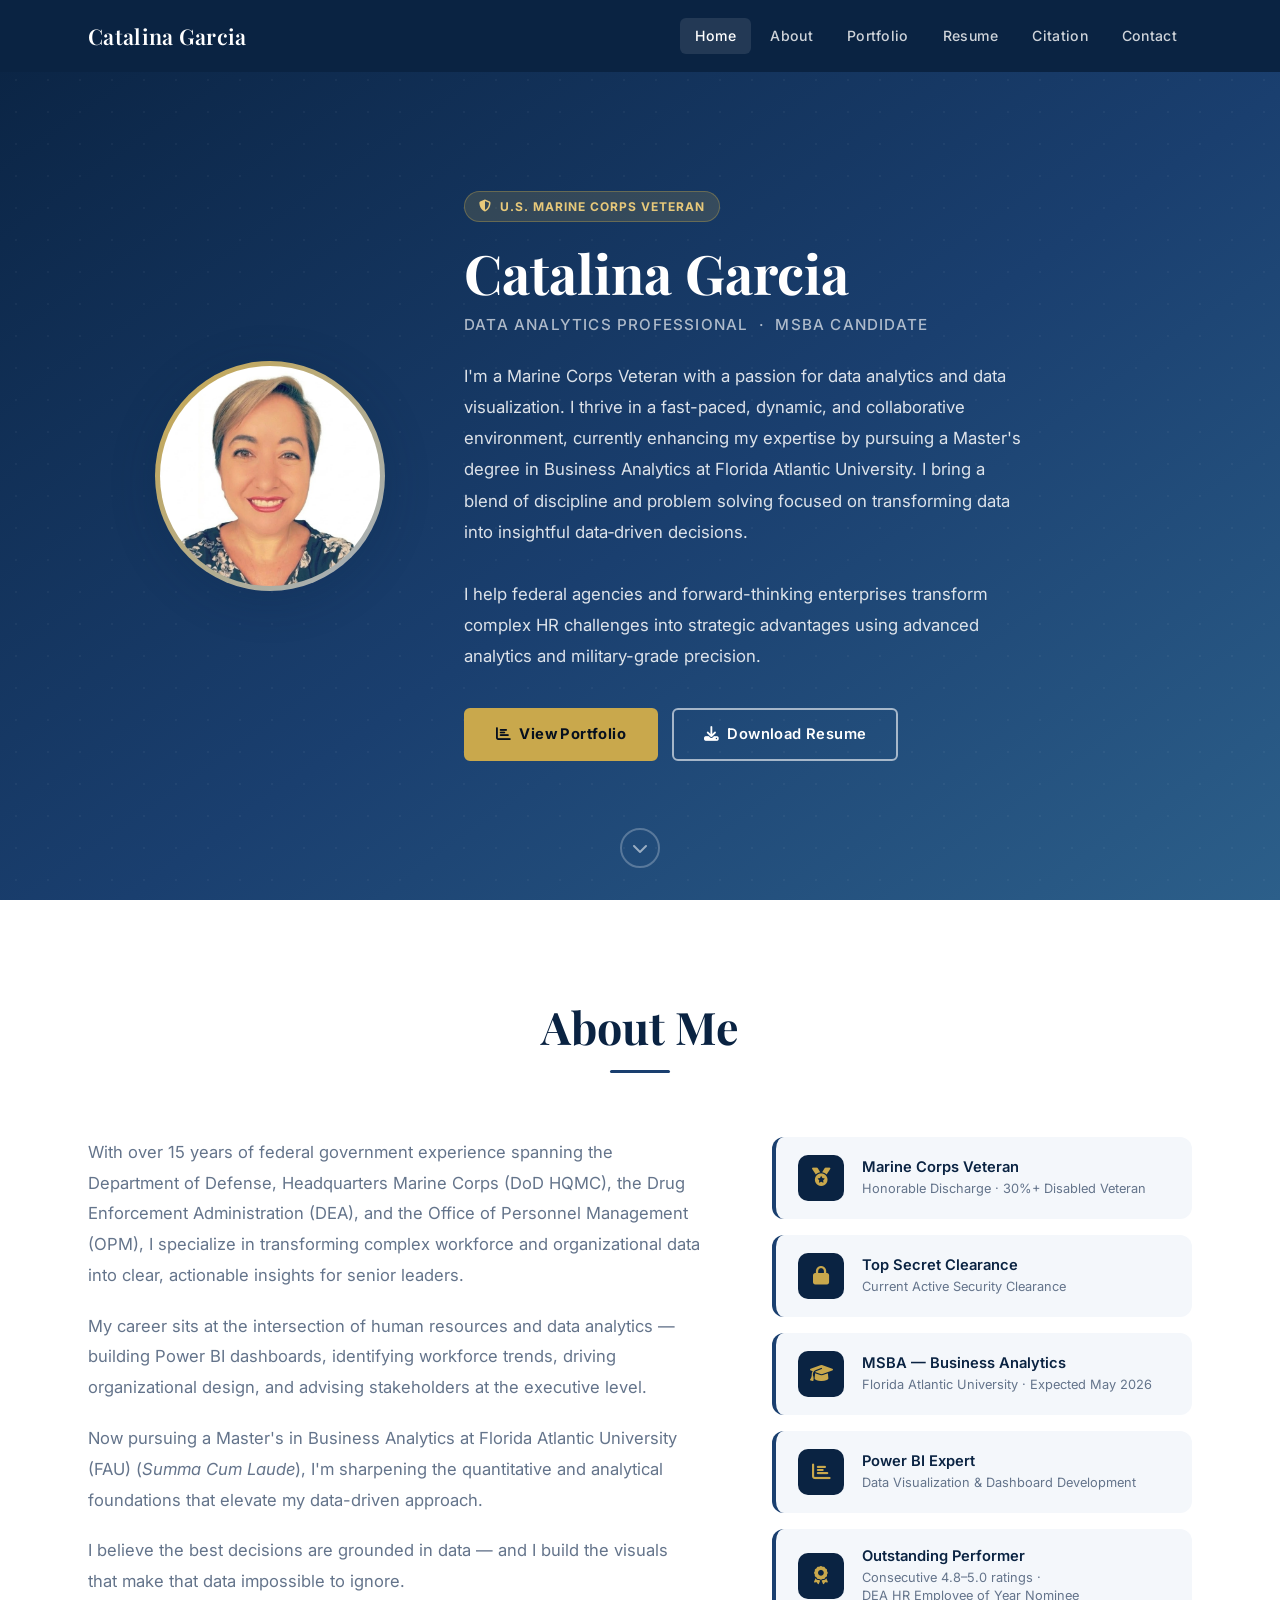
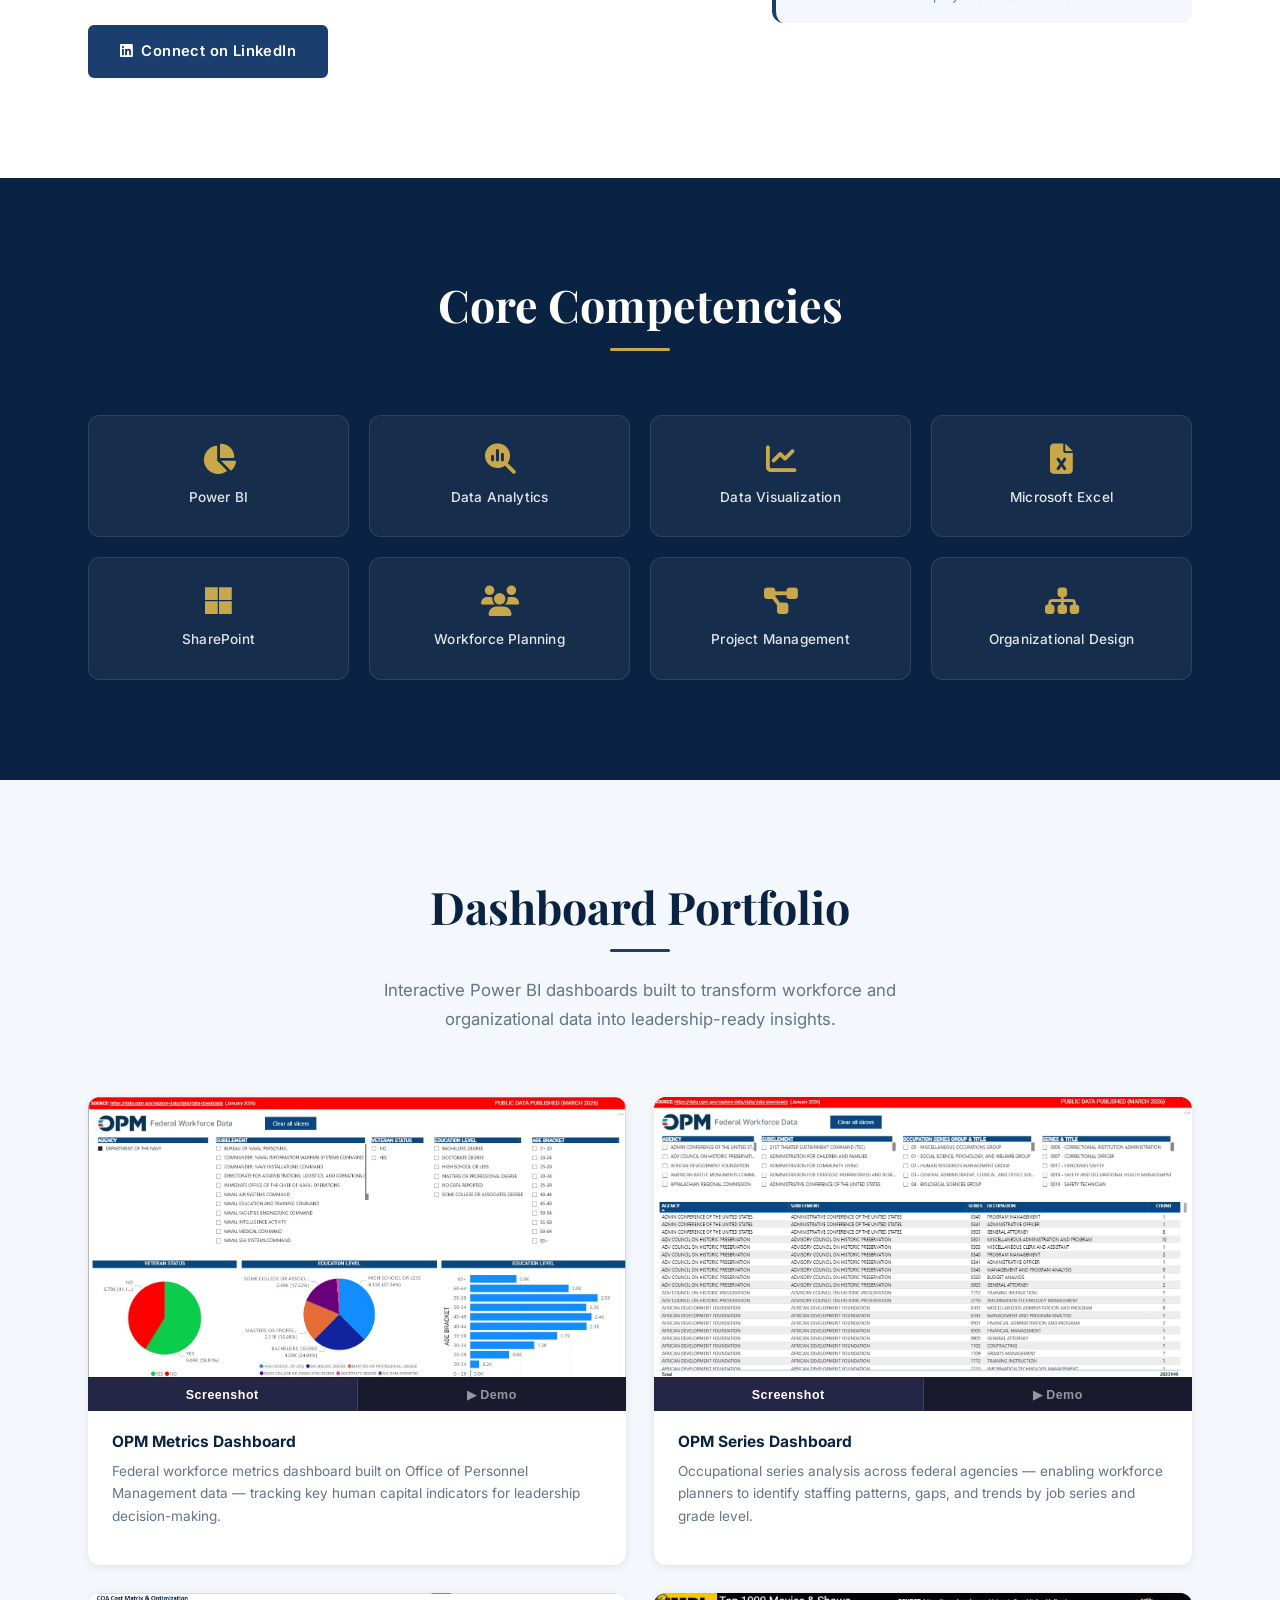
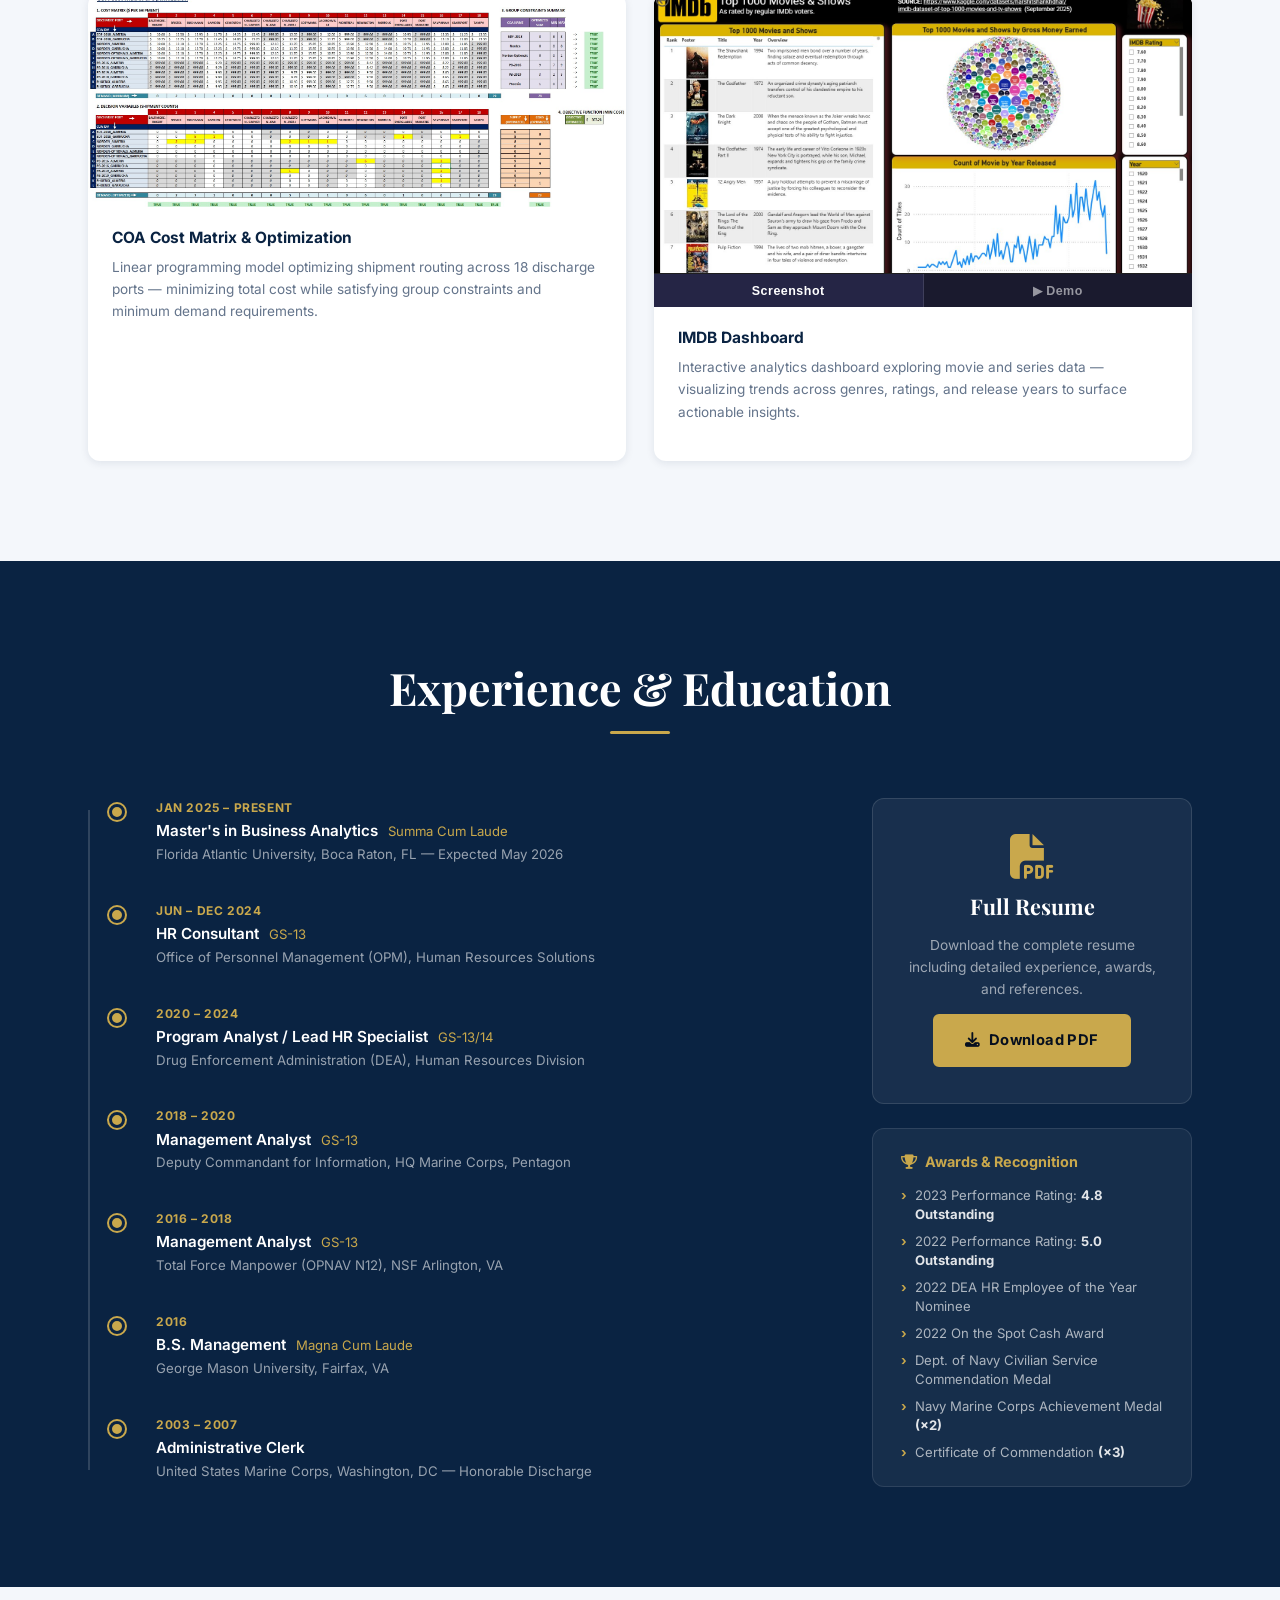
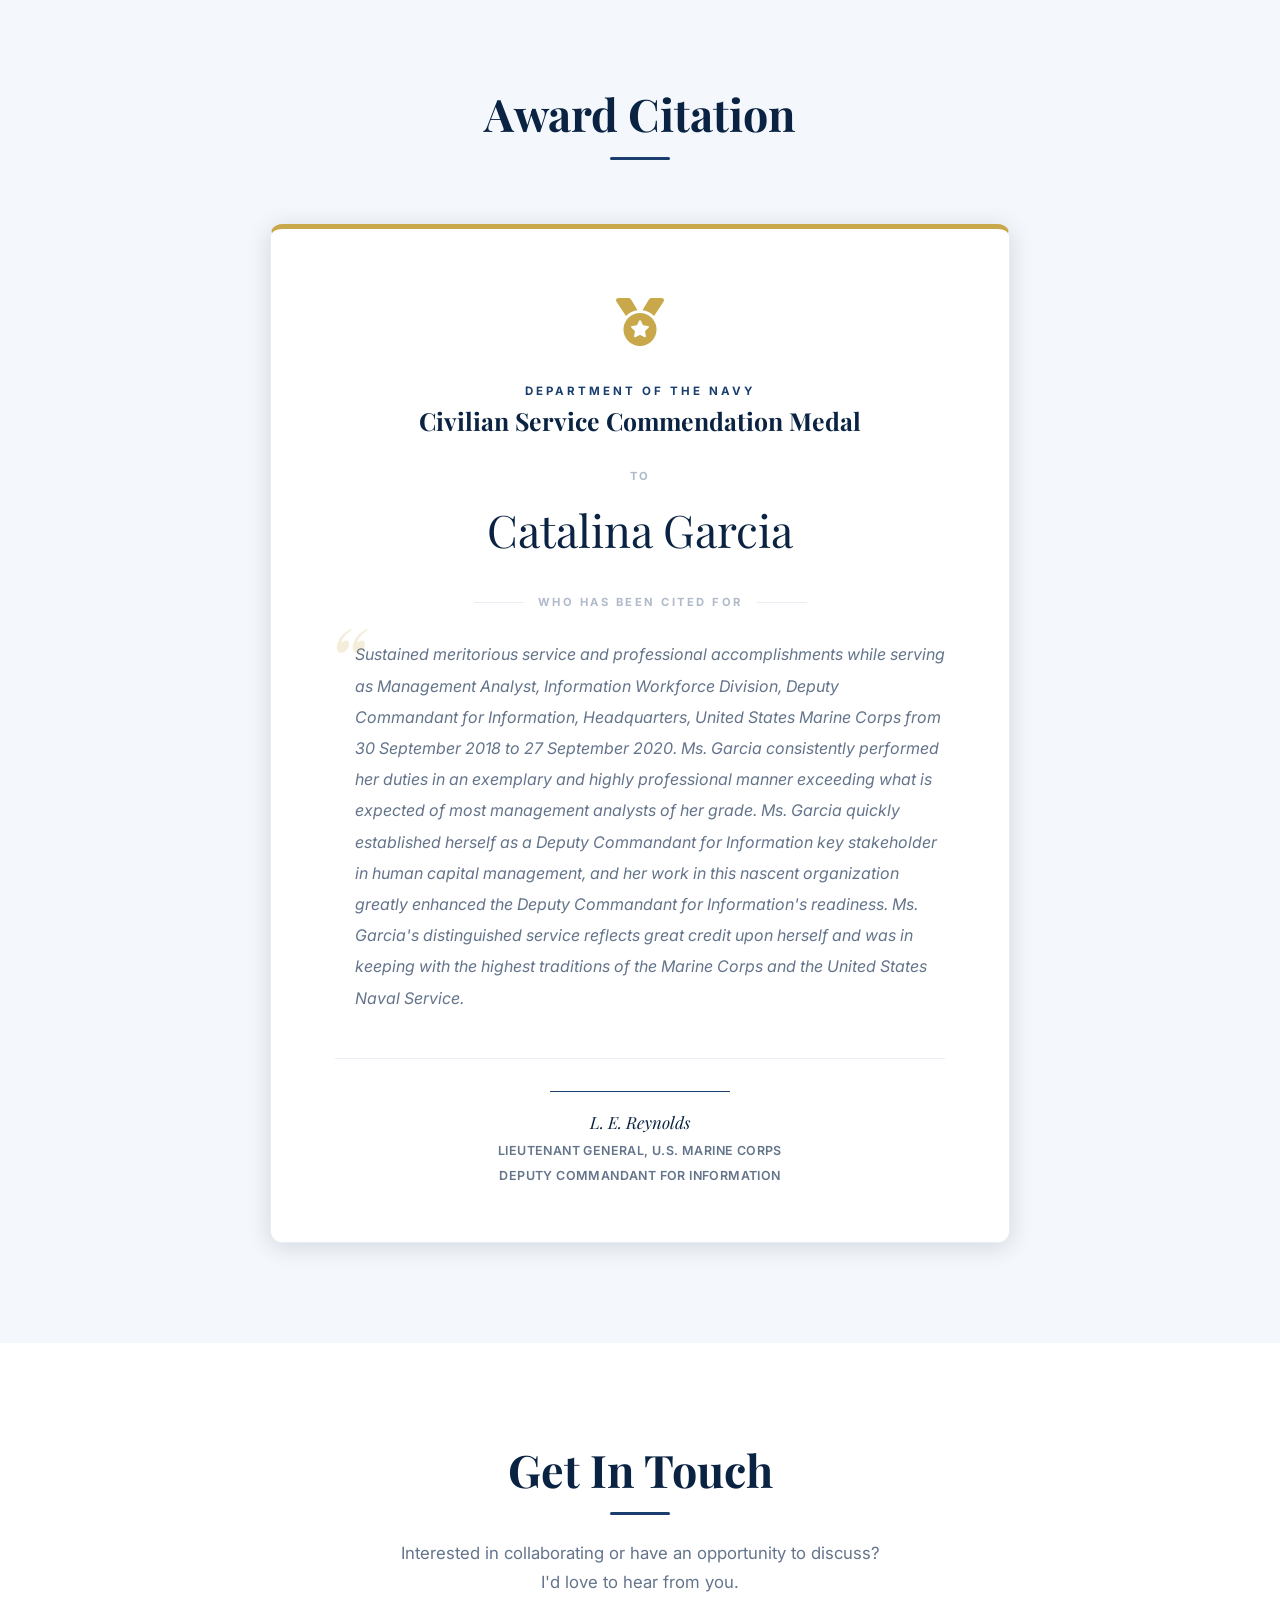
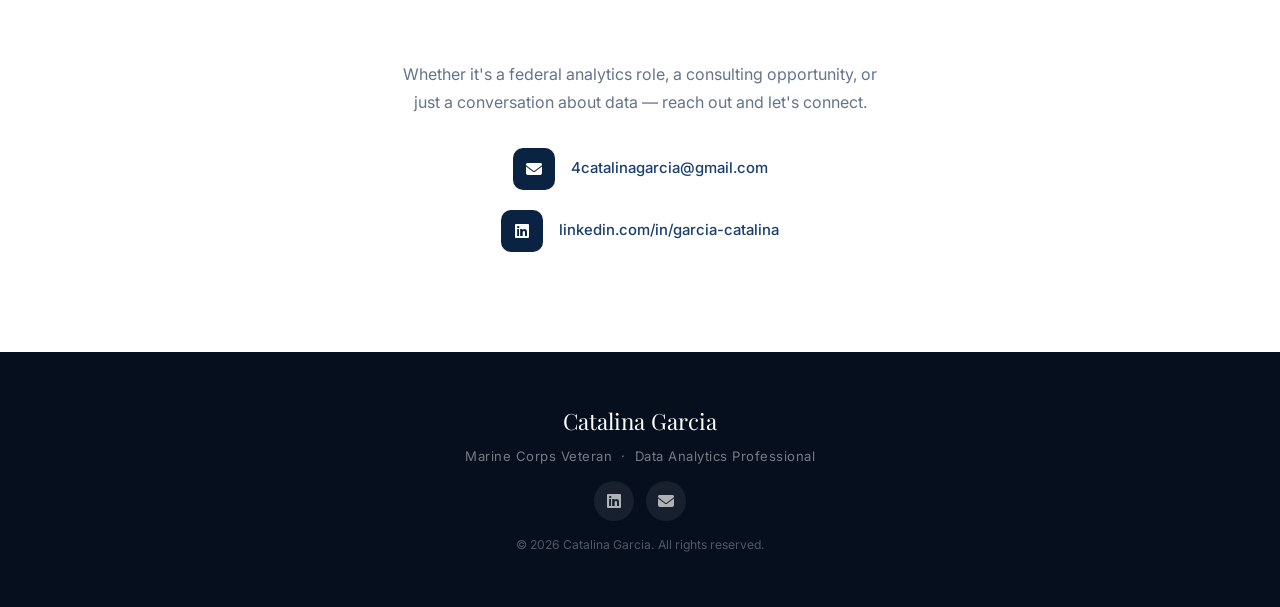
==== commit 1b9c0142: "portfolio updates" ====
--- a/index.html
+++ b/index.html
@@ -230,15 +230,23 @@
 
                 <!-- ---- DASHBOARD CARD 1 — OPM METRICS ---- -->
                 <div class="dashboard-card fade-up">
-                    <div class="dashboard-video-wrapper">
-                        <video
-                            controls
-                            preload="metadata"
-                            class="dashboard-video"
-                            aria-label="OPM Metrics Dashboard Demo">
-                            <source src="assets/videos/OPM_Metrics_Dashboard_Demo.mp4" type="video/mp4">
-                            Your browser does not support the video tag.
-                        </video>
+                    <div class="card-media-slider">
+                        <div class="card-media-viewport">
+                            <div class="card-media-track">
+                                <div class="card-slide">
+                                    <img src="assets/images/OPM_Dashboard_Metrics.jpg" alt="OPM Metrics Dashboard screenshot" class="dashboard-image lightbox-trigger" title="Click to enlarge">
+                                </div>
+                                <div class="card-slide card-slide-video">
+                                    <video controls preload="metadata" class="dashboard-video" aria-label="OPM Metrics Dashboard Demo">
+                                        <source src="assets/videos/OPM_Metrics_Dashboard_Demo.mp4" type="video/mp4">
+                                    </video>
+                                </div>
+                            </div>
+                        </div>
+                        <div class="slide-tabs">
+                            <button class="slide-tab active" data-slide="0">Screenshot</button>
+                            <button class="slide-tab" data-slide="1">&#9654; Demo</button>
+                        </div>
                     </div>
                     <div class="dashboard-info">
                         <h3 class="dashboard-title">OPM Metrics Dashboard</h3>
@@ -248,15 +256,23 @@
 
                 <!-- ---- DASHBOARD CARD 2 — OPM SERIES ---- -->
                 <div class="dashboard-card fade-up" style="transition-delay:0.1s">
-                    <div class="dashboard-video-wrapper">
-                        <video
-                            controls
-                            preload="metadata"
-                            class="dashboard-video"
-                            aria-label="OPM Series Dashboard Demo">
-                            <source src="assets/videos/OPM_Series_Dashboard_Demo.mp4" type="video/mp4">
-                            Your browser does not support the video tag.
-                        </video>
+                    <div class="card-media-slider">
+                        <div class="card-media-viewport">
+                            <div class="card-media-track">
+                                <div class="card-slide">
+                                    <img src="assets/images/OPM_Dashboard_Series.jpg" alt="OPM Series Dashboard screenshot" class="dashboard-image lightbox-trigger" title="Click to enlarge">
+                                </div>
+                                <div class="card-slide card-slide-video">
+                                    <video controls preload="metadata" class="dashboard-video" aria-label="OPM Series Dashboard Demo">
+                                        <source src="assets/videos/OPM_Series_Dashboard_Demo.mp4" type="video/mp4">
+                                    </video>
+                                </div>
+                            </div>
+                        </div>
+                        <div class="slide-tabs">
+                            <button class="slide-tab active" data-slide="0">Screenshot</button>
+                            <button class="slide-tab" data-slide="1">&#9654; Demo</button>
+                        </div>
                     </div>
                     <div class="dashboard-info">
                         <h3 class="dashboard-title">OPM Series Dashboard</h3>
@@ -264,17 +280,36 @@
                     </div>
                 </div>
 
-                <!-- ---- DASHBOARD CARD 3 — IMDB ---- -->
+                <!-- ---- DASHBOARD CARD 3 — OPTIMIZATION ---- -->
                 <div class="dashboard-card fade-up" style="transition-delay:0.2s">
-                    <div class="dashboard-video-wrapper">
-                        <video
-                            controls
-                            preload="metadata"
-                            class="dashboard-video"
-                            aria-label="IMDB Dashboard Demo">
-                            <source src="assets/videos/IMDB_Dashboard_Demo.mp4" type="video/mp4">
-                            Your browser does not support the video tag.
-                        </video>
+                    <div class="dashboard-image-wrapper">
+                        <img src="assets/images/Optimization_Dashboard.jpg" alt="COA Cost Matrix and Optimization Dashboard" class="dashboard-image lightbox-trigger" title="Click to enlarge">
+                    </div>
+                    <div class="dashboard-info">
+                        <h3 class="dashboard-title">COA Cost Matrix &amp; Optimization</h3>
+                        <p class="dashboard-desc">Linear programming model optimizing shipment routing across 18 discharge ports — minimizing total cost while satisfying group constraints and minimum demand requirements.</p>
+                    </div>
+                </div>
+
+                <!-- ---- DASHBOARD CARD 4 — IMDB ---- -->
+                <div class="dashboard-card fade-up" style="transition-delay:0.3s">
+                    <div class="card-media-slider">
+                        <div class="card-media-viewport">
+                            <div class="card-media-track">
+                                <div class="card-slide">
+                                    <img src="assets/images/IMDB_Dashboard.jpg" alt="IMDB Dashboard screenshot" class="dashboard-image lightbox-trigger" title="Click to enlarge">
+                                </div>
+                                <div class="card-slide card-slide-video">
+                                    <video controls preload="metadata" class="dashboard-video" aria-label="IMDB Dashboard Demo">
+                                        <source src="assets/videos/IMDB_Dashboard_Demo.mp4" type="video/mp4">
+                                    </video>
+                                </div>
+                            </div>
+                        </div>
+                        <div class="slide-tabs">
+                            <button class="slide-tab active" data-slide="0">Screenshot</button>
+                            <button class="slide-tab" data-slide="1">&#9654; Demo</button>
+                        </div>
                     </div>
                     <div class="dashboard-info">
                         <h3 class="dashboard-title">IMDB Dashboard</h3>
@@ -470,6 +505,12 @@
         </div>
     </footer>
 
+    <!-- Lightbox Modal -->
+    <div id="lightbox" class="lightbox" role="dialog" aria-modal="true" aria-label="Image preview">
+        <button class="lightbox-close" id="lightboxClose" aria-label="Close preview">&times;</button>
+        <img src="" alt="" class="lightbox-img" id="lightboxImg">
+    </div>
+
     <script src="js/main.js"></script>
 </body>
 </html>
--- a/css/styles.css
+++ b/css/styles.css
@@ -497,7 +497,7 @@
 
 .portfolio-grid {
     display: grid;
-    grid-template-columns: repeat(3, 1fr);
+    grid-template-columns: repeat(2, 1fr);
     gap: 28px;
 }
 
@@ -529,6 +529,139 @@
     width: 100%;
     height: 100%;
     border: none;
+}
+
+/* Image wrapper */
+.dashboard-image-wrapper {
+    width: 100%;
+    overflow: hidden;
+    border-radius: var(--radius) var(--radius) 0 0;
+    background: var(--gray-light);
+}
+.dashboard-image {
+    width: 100%;
+    display: block;
+    max-height: 380px;
+    object-fit: cover;
+    object-position: top;
+    transition: transform 0.4s ease;
+}
+.dashboard-card:hover .dashboard-image {
+    transform: scale(1.02);
+}
+/* ============================================================
+   CARD MEDIA SLIDER
+   ============================================================ */
+.card-media-slider {
+    border-radius: var(--radius) var(--radius) 0 0;
+    background: #000;
+}
+.card-media-viewport {
+    overflow: hidden;
+    width: 100%;
+}
+.card-media-track {
+    display: flex;
+    width: 200%;
+    transition: transform 0.4s ease;
+}
+.card-media-track.at-video {
+    transform: translateX(-50%);
+}
+.card-slide {
+    width: 50%;
+    flex-shrink: 0;
+}
+.card-slide img.dashboard-image {
+    border-radius: 0;
+    max-height: 280px;
+}
+.card-slide-video .dashboard-video {
+    max-height: 280px;
+}
+
+/* Tab switcher */
+.slide-tabs {
+    display: flex;
+    border-top: 1px solid rgba(255,255,255,0.12);
+}
+.slide-tab {
+    flex: 1;
+    padding: 9px 12px;
+    background: #1a1a2e;
+    color: rgba(255,255,255,0.55);
+    border: none;
+    font-size: 0.78rem;
+    font-weight: 600;
+    letter-spacing: 0.5px;
+    cursor: pointer;
+    transition: background 0.2s, color 0.2s;
+}
+.slide-tab:first-child {
+    border-right: 1px solid rgba(255,255,255,0.12);
+}
+.slide-tab:hover {
+    background: #252545;
+    color: #fff;
+}
+.slide-tab.active {
+    background: #252545;
+    color: #fff;
+}
+
+.lightbox-trigger {
+    cursor: zoom-in;
+}
+
+/* ============================================================
+   LIGHTBOX
+   ============================================================ */
+.lightbox {
+    display: none;
+    position: fixed;
+    inset: 0;
+    z-index: 2000;
+    background: rgba(0, 0, 0, 0.88);
+    align-items: center;
+    justify-content: center;
+    padding: 24px;
+    animation: lightboxFadeIn 0.2s ease;
+}
+.lightbox.active {
+    display: flex;
+}
+@keyframes lightboxFadeIn {
+    from { opacity: 0; }
+    to   { opacity: 1; }
+}
+.lightbox-img {
+    max-width: 92vw;
+    max-height: 88vh;
+    border-radius: var(--radius);
+    box-shadow: 0 24px 64px rgba(0,0,0,0.6);
+    object-fit: contain;
+    animation: lightboxZoomIn 0.25s ease;
+}
+@keyframes lightboxZoomIn {
+    from { transform: scale(0.92); opacity: 0; }
+    to   { transform: scale(1);    opacity: 1; }
+}
+.lightbox-close {
+    position: fixed;
+    top: 20px;
+    right: 28px;
+    background: none;
+    border: none;
+    color: #fff;
+    font-size: 2.4rem;
+    line-height: 1;
+    cursor: pointer;
+    opacity: 0.8;
+    transition: opacity 0.2s;
+    z-index: 2001;
+}
+.lightbox-close:hover {
+    opacity: 1;
 }
 
 /* Video wrapper */
@@ -1123,7 +1256,7 @@
 @media (max-width: 1024px) {
     .hero-container      { gap: 48px; }
     .about-grid          { grid-template-columns: 1fr; gap: 40px; }
-    .portfolio-grid      { grid-template-columns: repeat(2, 1fr); }
+    .portfolio-grid      { grid-template-columns: 1fr; }
     .resume-layout       { grid-template-columns: 1fr; gap: 40px; }
 }
 
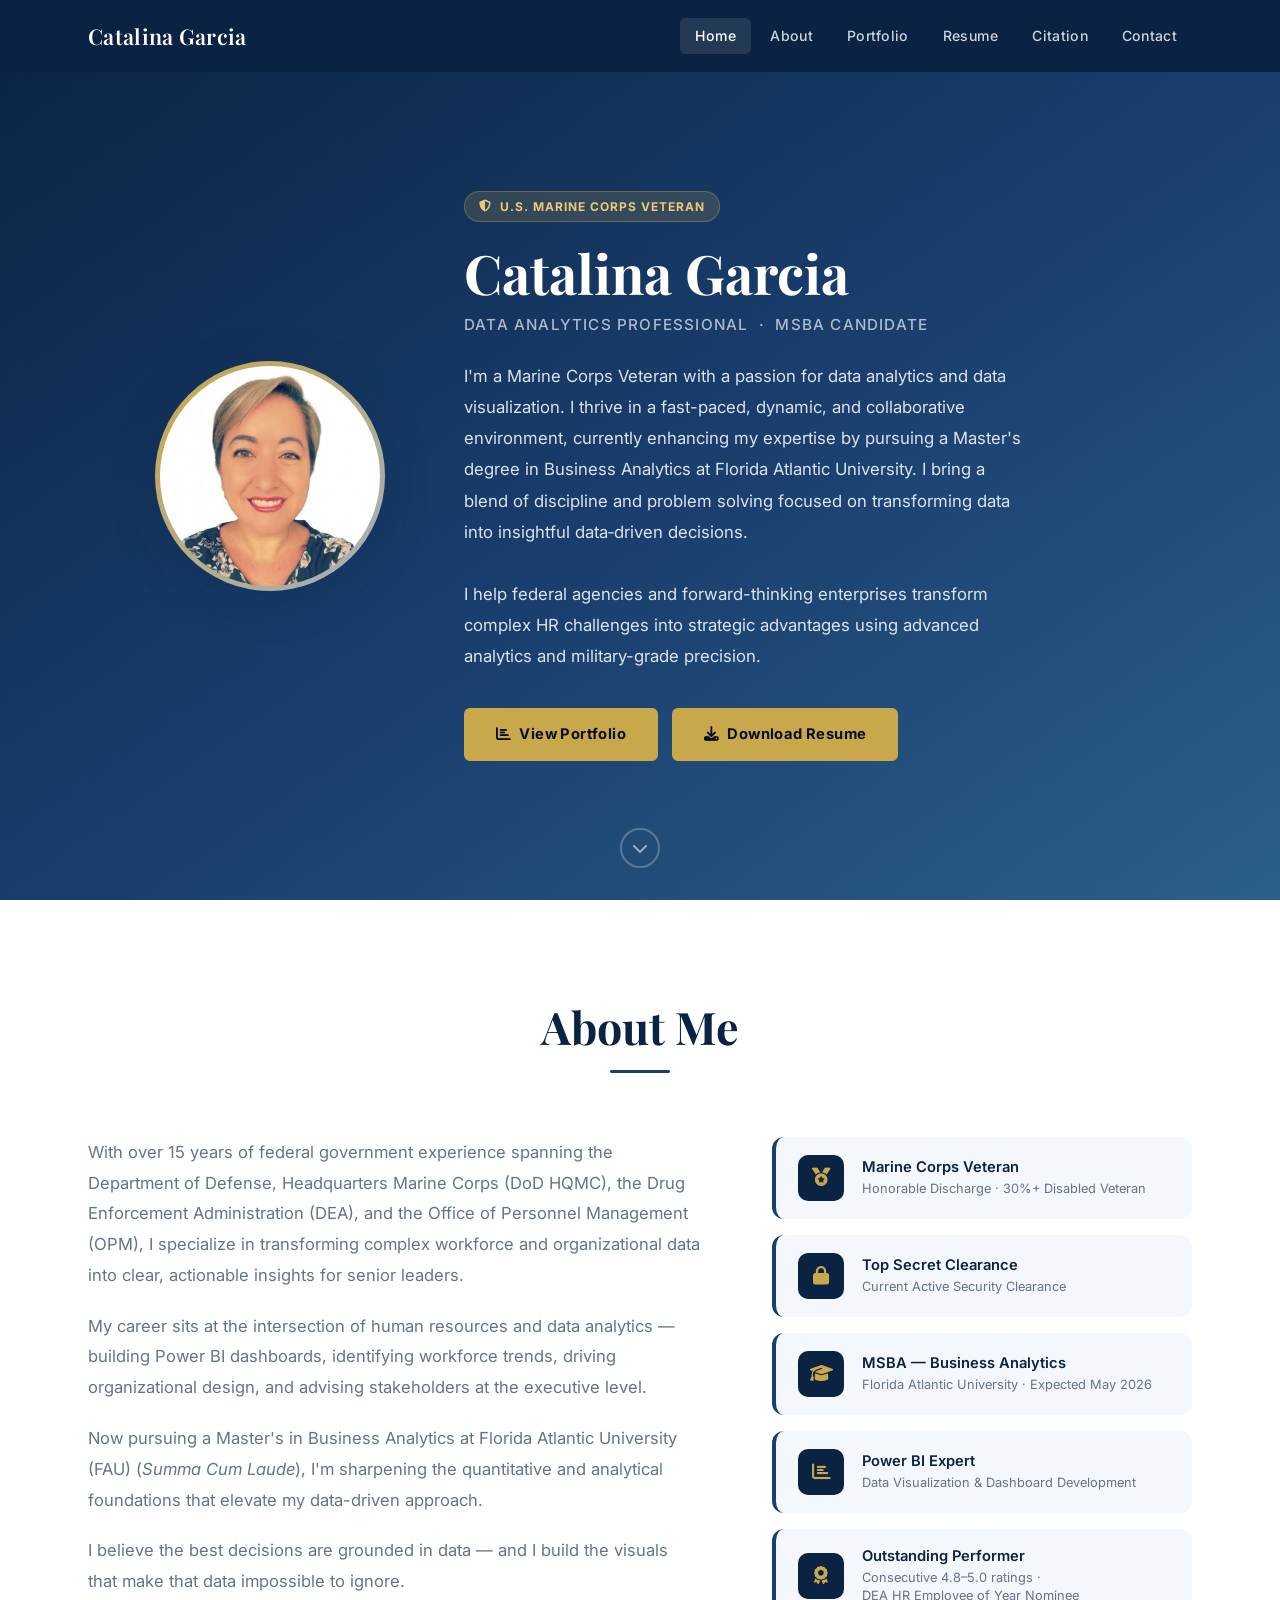
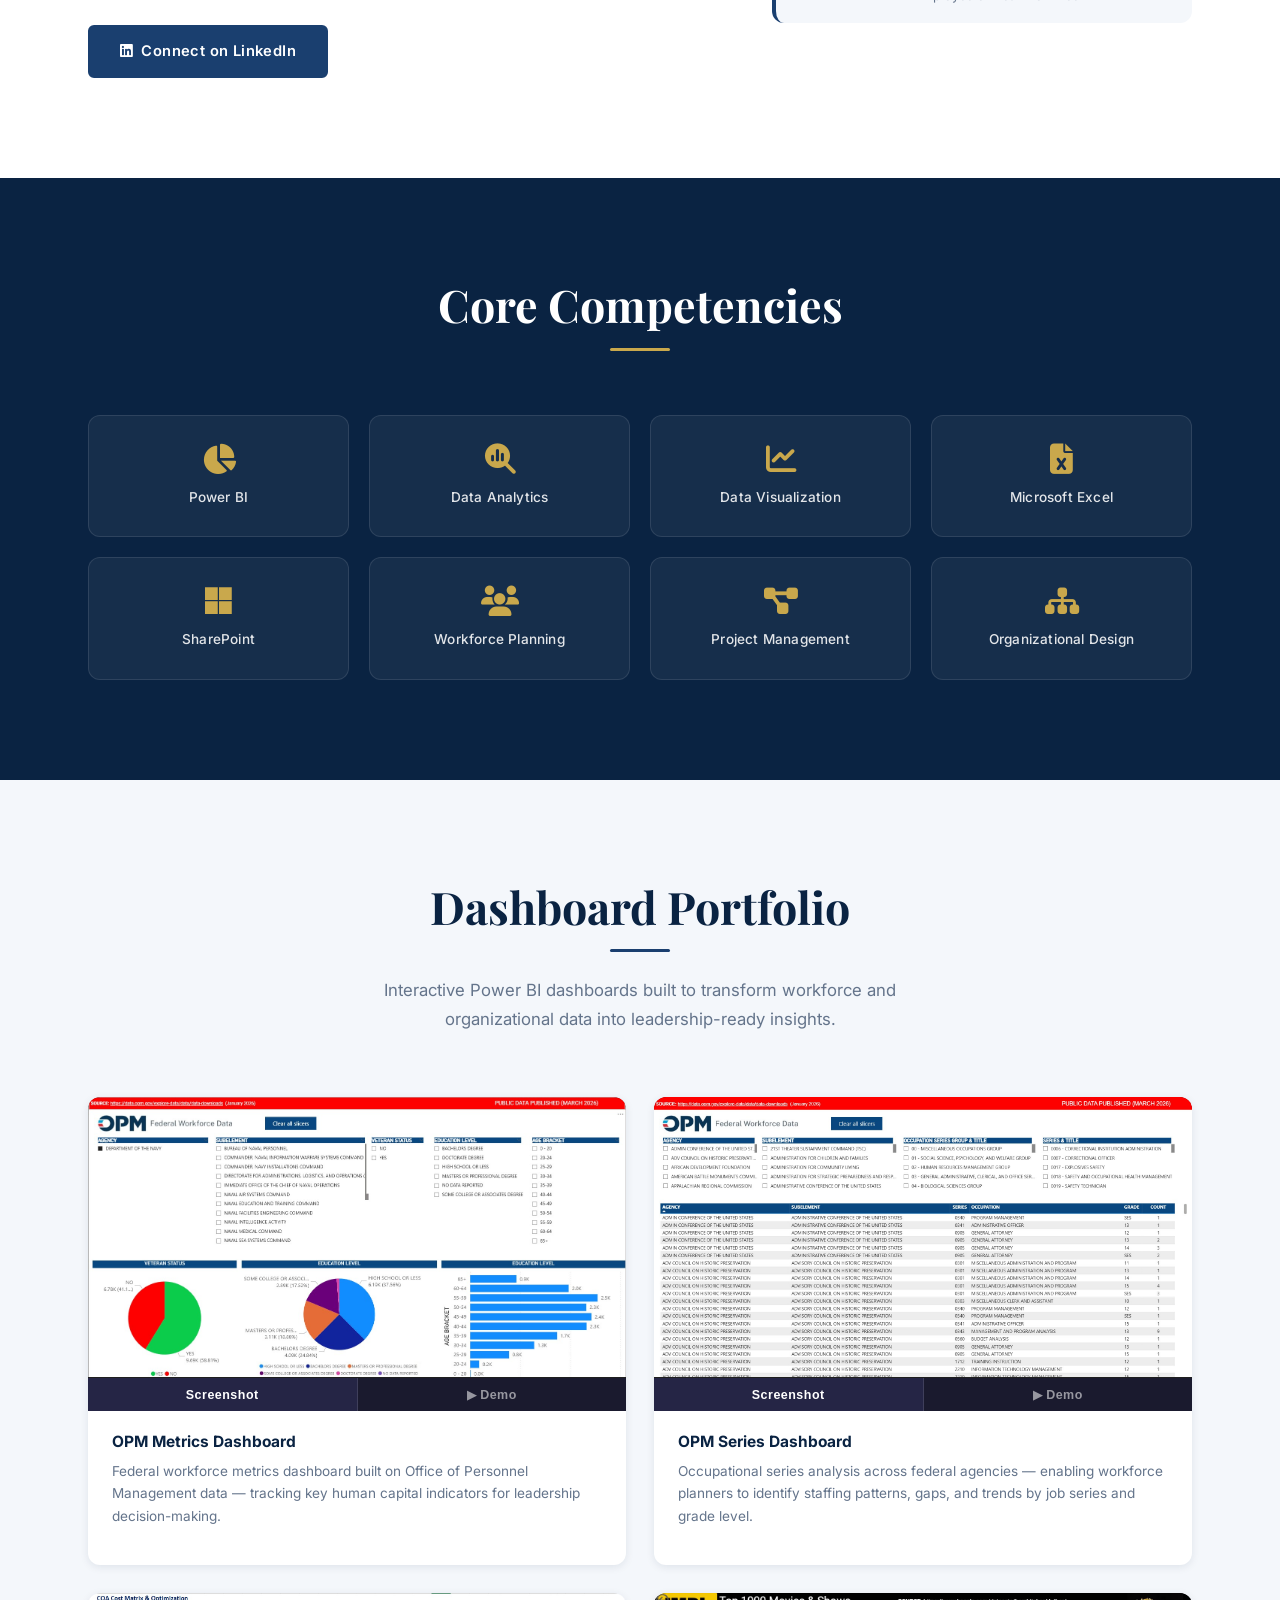
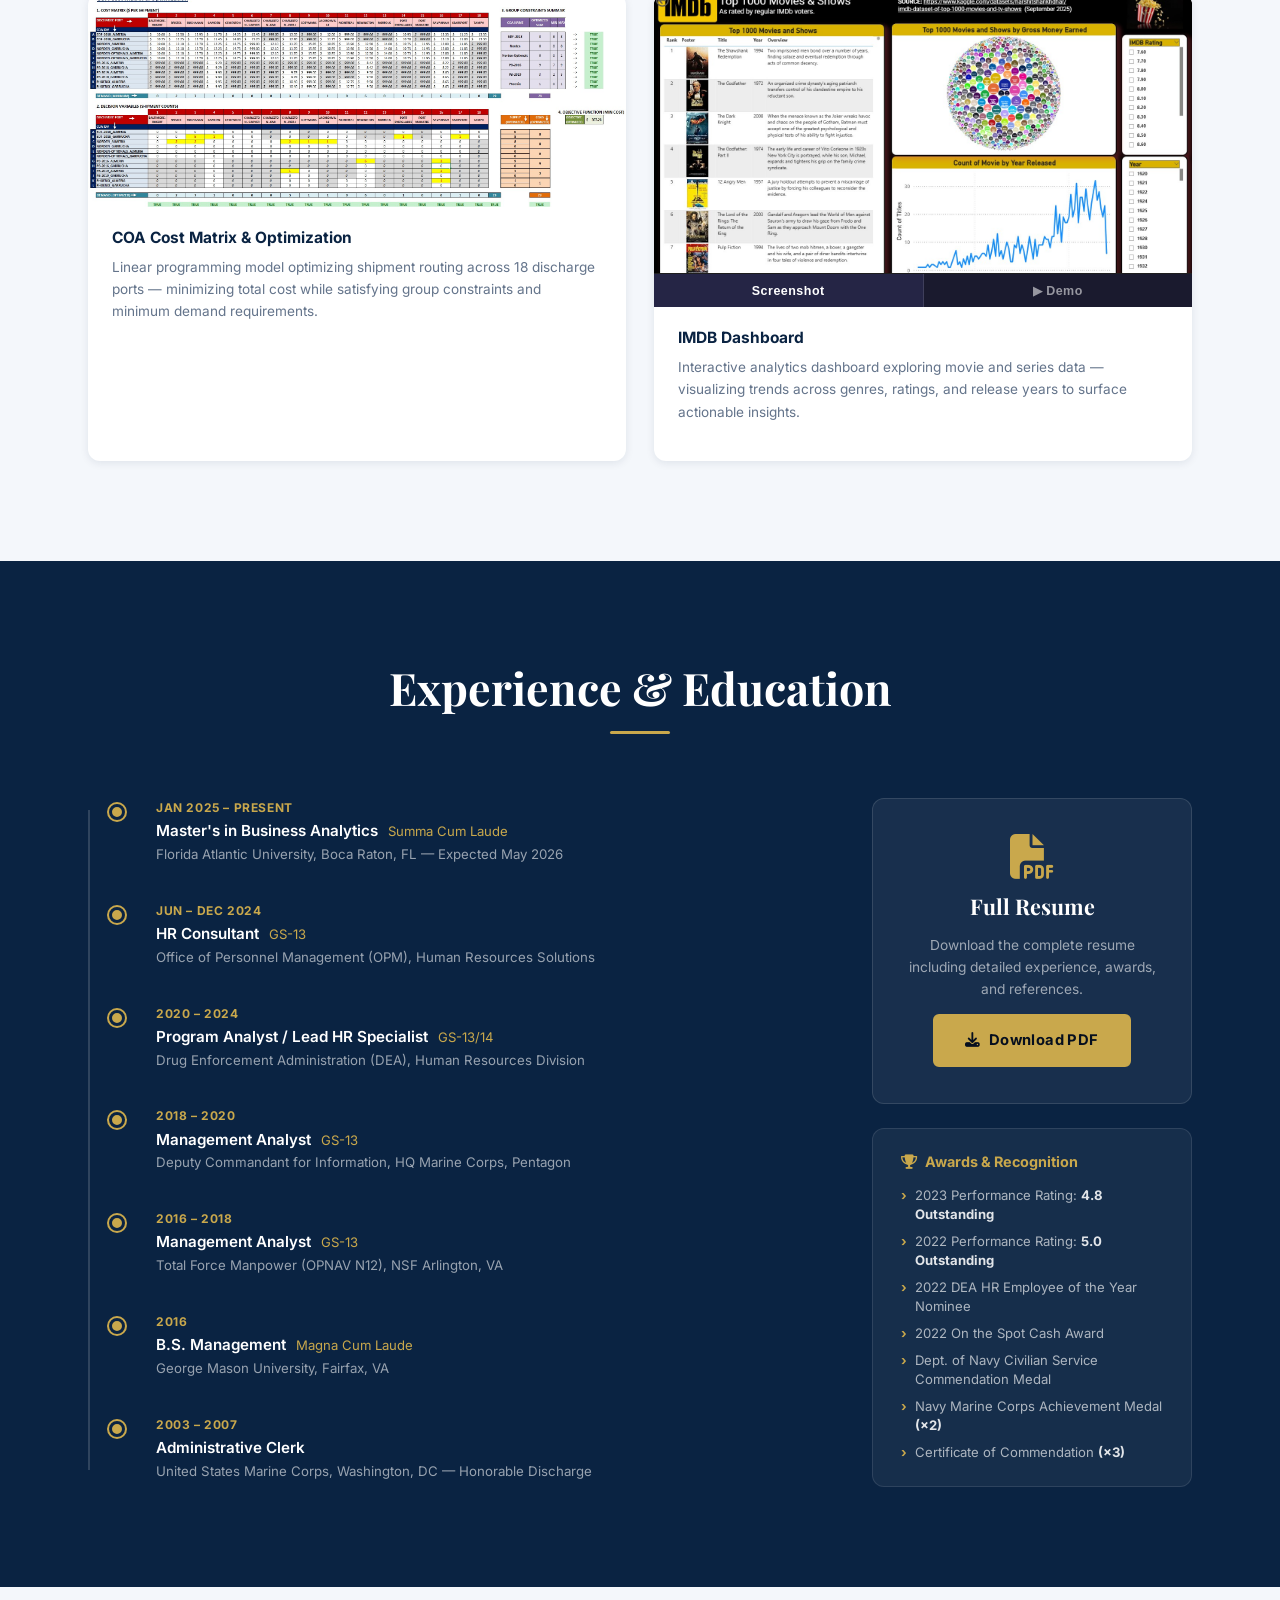
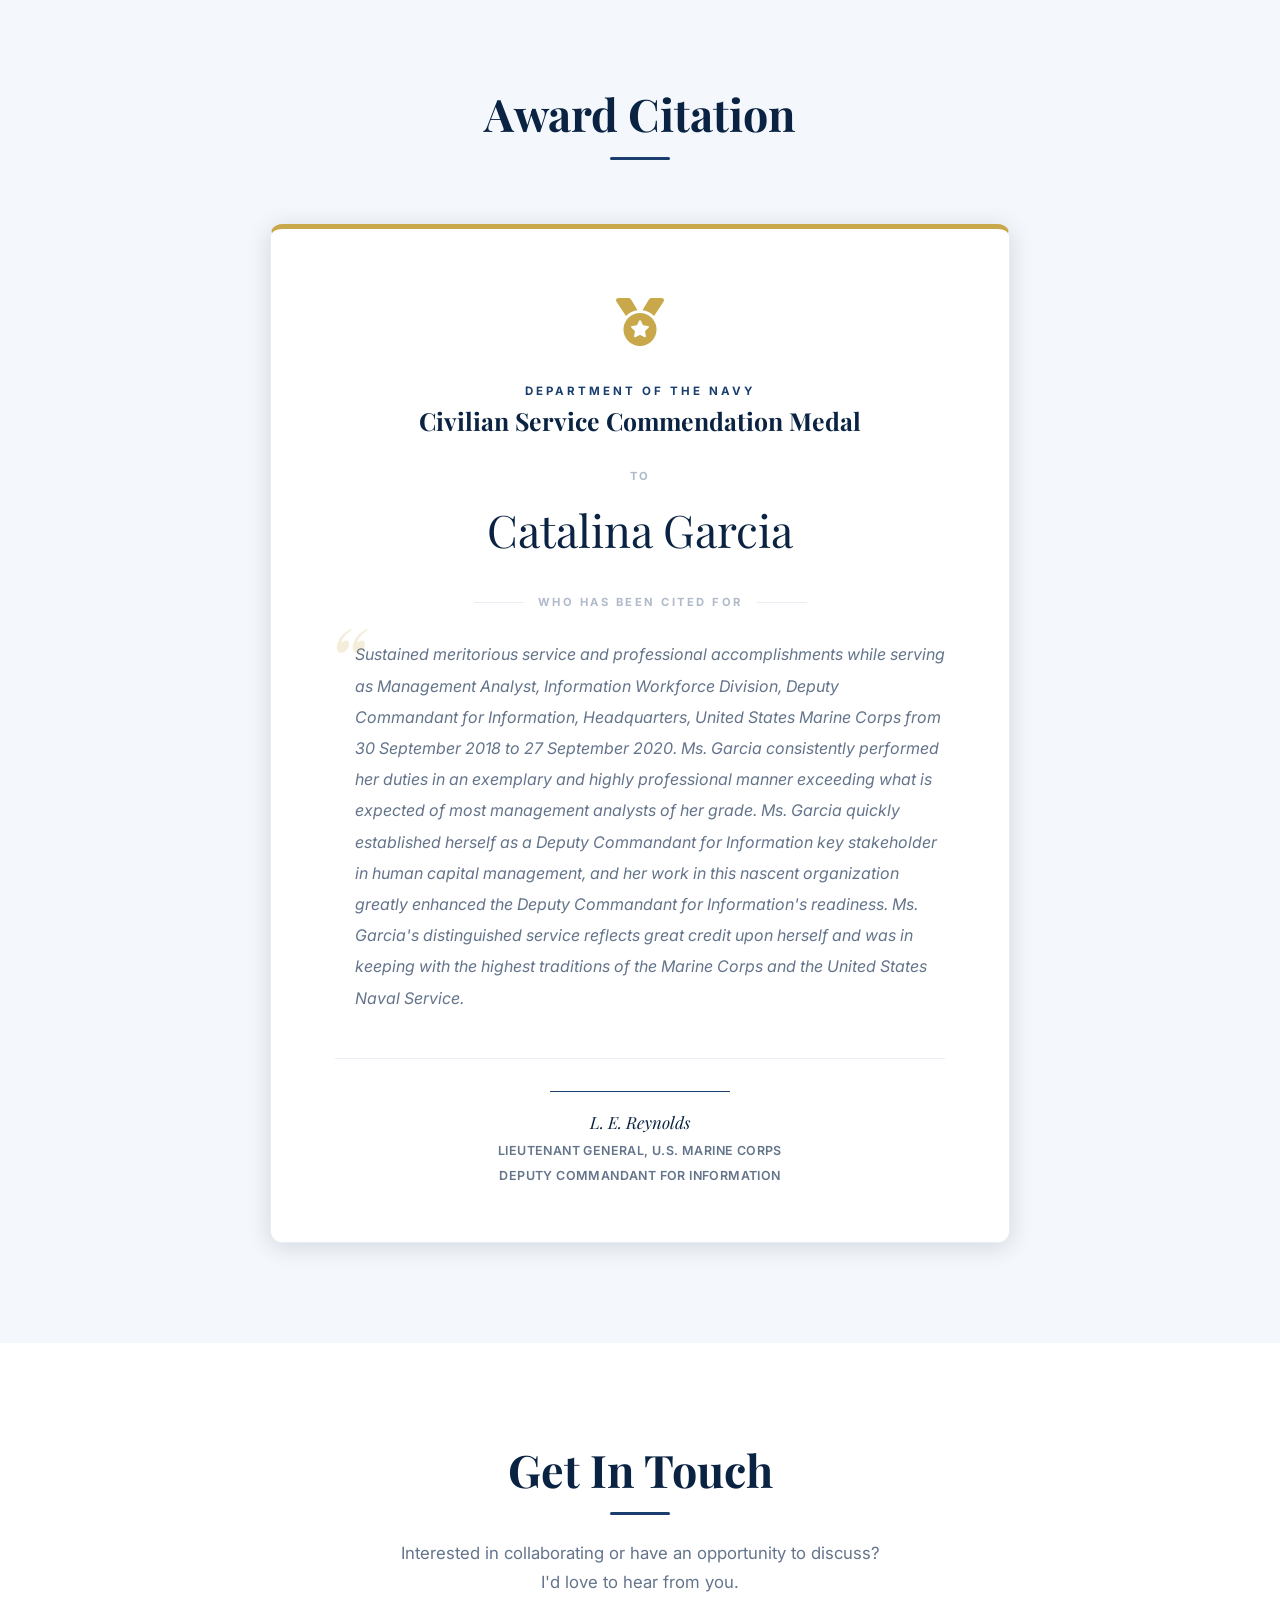
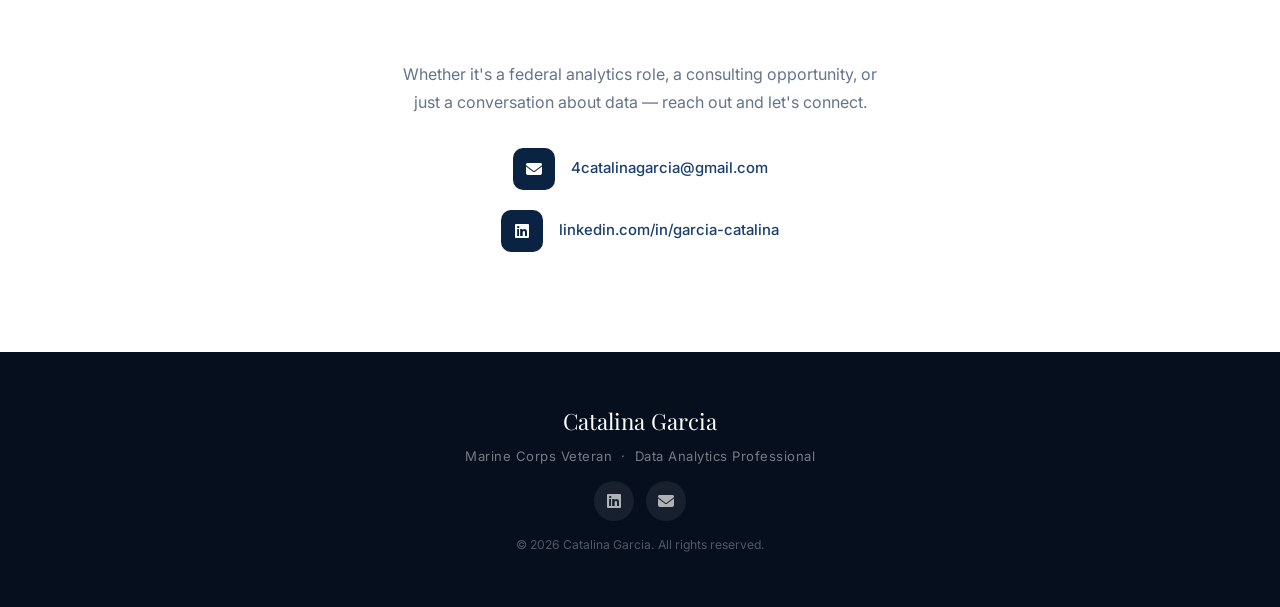
==== commit 7d68dc84: "buttons" ====
--- a/index.html
+++ b/index.html
@@ -80,7 +80,7 @@
                     <a href="#portfolio" class="btn btn-gold">
                         <i class="fas fa-chart-bar" aria-hidden="true"></i> View Portfolio
                     </a>
-                    <a href="assets/resume/Catalina_Garcia_Resume_2026.pdf" download target="_blank" rel="noopener noreferrer" class="btn btn-outline">
+                    <a href="assets/resume/Catalina_Garcia_Resume_2026.pdf" download target="_blank" rel="noopener noreferrer" class="btn btn-gold">
                         <i class="fas fa-download" aria-hidden="true"></i> Download Resume
                     </a>
                 </div>
--- a/css/styles.css
+++ b/css/styles.css
@@ -501,6 +501,7 @@
     gap: 28px;
 }
 
+
 .dashboard-card {
     background: var(--white);
     border-radius: var(--radius);
@@ -1256,7 +1257,7 @@
 @media (max-width: 1024px) {
     .hero-container      { gap: 48px; }
     .about-grid          { grid-template-columns: 1fr; gap: 40px; }
-    .portfolio-grid      { grid-template-columns: 1fr; }
+    .portfolio-grid      { grid-template-columns: repeat(2, 1fr); gap: 20px; }
     .resume-layout       { grid-template-columns: 1fr; gap: 40px; }
 }
 
@@ -1299,7 +1300,14 @@
     .skills-grid { grid-template-columns: repeat(2, 1fr); }
 
     /* Portfolio */
-    .portfolio-grid { grid-template-columns: 1fr; }
+    .portfolio-grid        { grid-template-columns: repeat(2, 1fr); gap: 14px; }
+    .dashboard-image       { max-height: 180px; }
+    .dashboard-video       { max-height: 180px; }
+    .dashboard-info        { padding: 14px; }
+    .dashboard-title       { font-size: 0.95rem; }
+    .dashboard-desc        { font-size: 0.82rem; line-height: 1.5; }
+    .slide-tabs            { gap: 0; }
+    .slide-tab             { font-size: 0.75rem; padding: 8px 4px; }
 
     /* Contact */
     .form-row { grid-template-columns: 1fr; }
@@ -1309,7 +1317,14 @@
    RESPONSIVE — Small Mobile (≤ 480px)
    ============================================================ */
 @media (max-width: 480px) {
-    .hero-buttons { flex-direction: column; align-items: stretch; }
-    .btn           { justify-content: center; }
-    .skills-grid   { grid-template-columns: repeat(2, 1fr); gap: 14px; }
-}
+    .hero-buttons          { flex-direction: column; align-items: stretch; }
+    .btn                   { justify-content: center; }
+    .skills-grid           { grid-template-columns: repeat(2, 1fr); gap: 14px; }
+    .portfolio-grid        { grid-template-columns: repeat(2, 1fr); gap: 10px; }
+    .dashboard-image       { max-height: 130px; }
+    .dashboard-video       { max-height: 130px; }
+    .dashboard-info        { padding: 10px 12px; }
+    .dashboard-title       { font-size: 0.85rem; margin-bottom: 4px; }
+    .dashboard-desc        { display: none; }
+    .slide-tab             { font-size: 0.7rem; padding: 7px 2px; }
+}
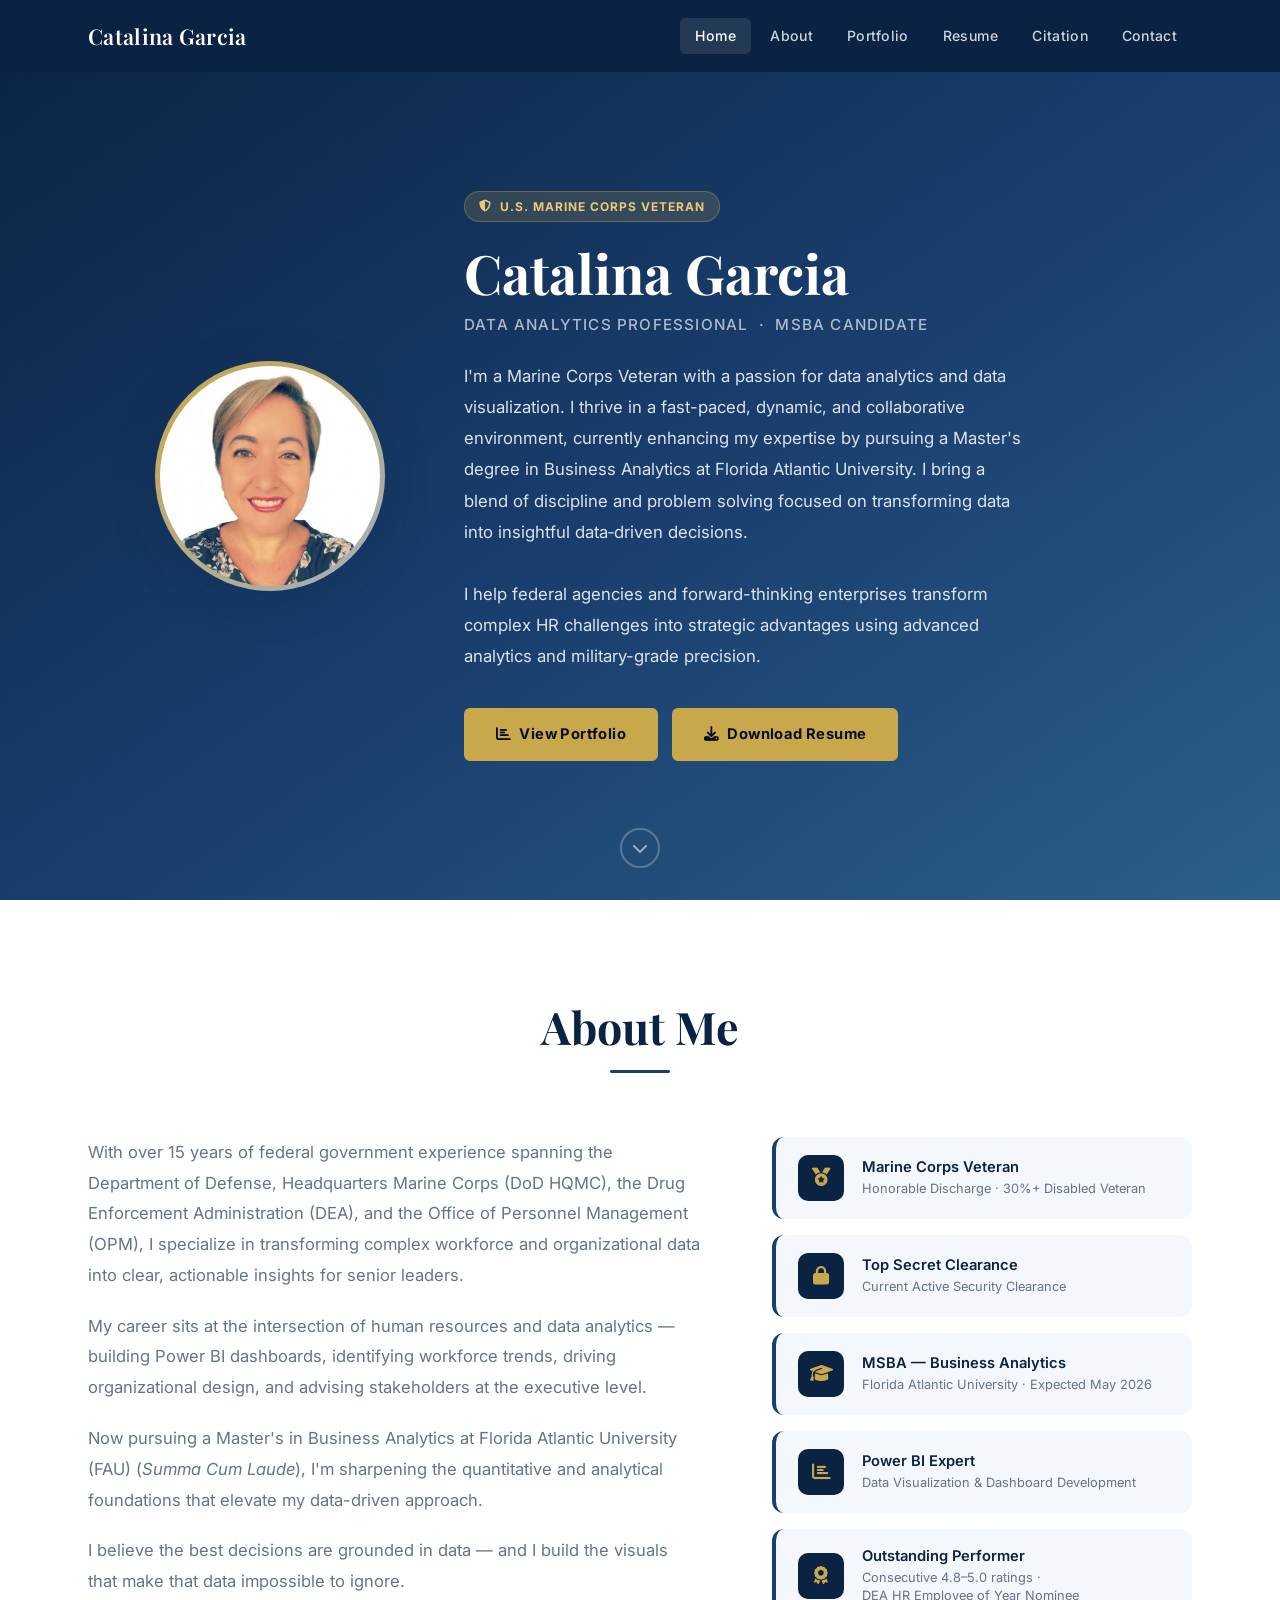
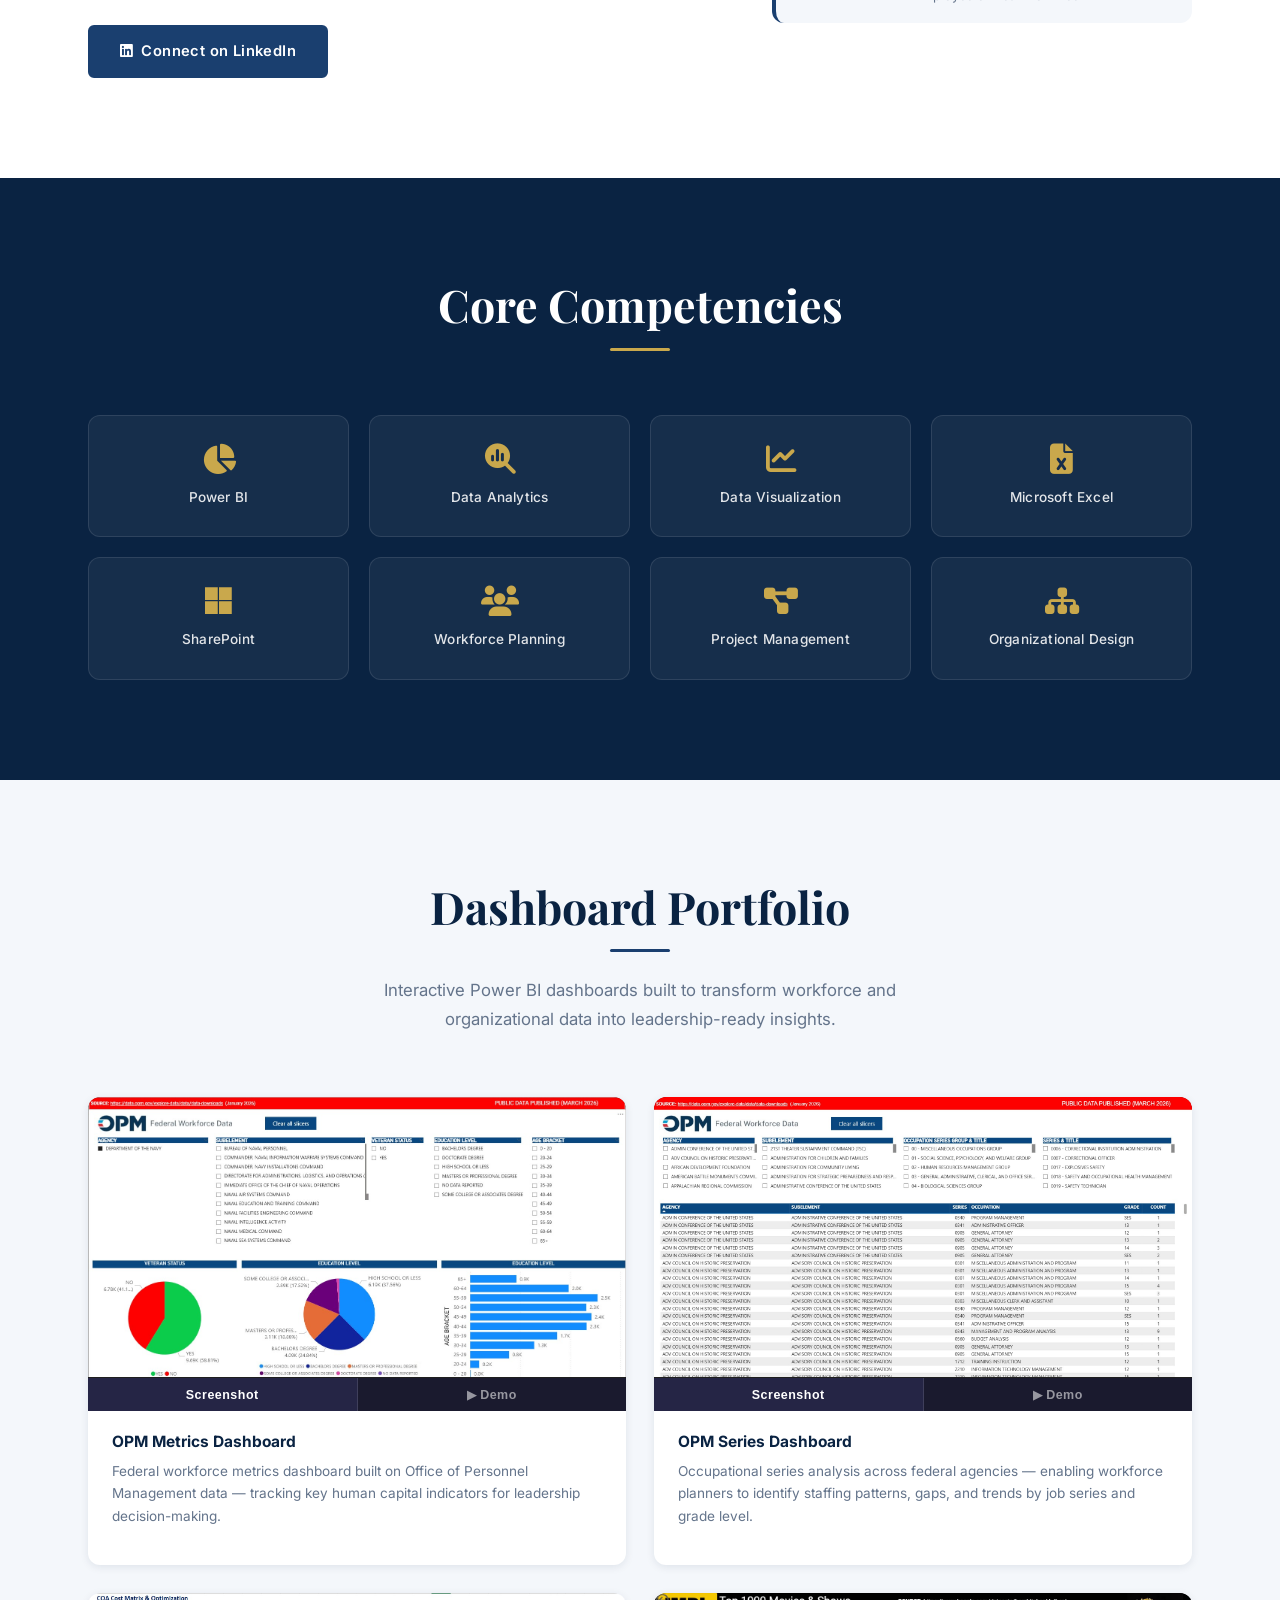
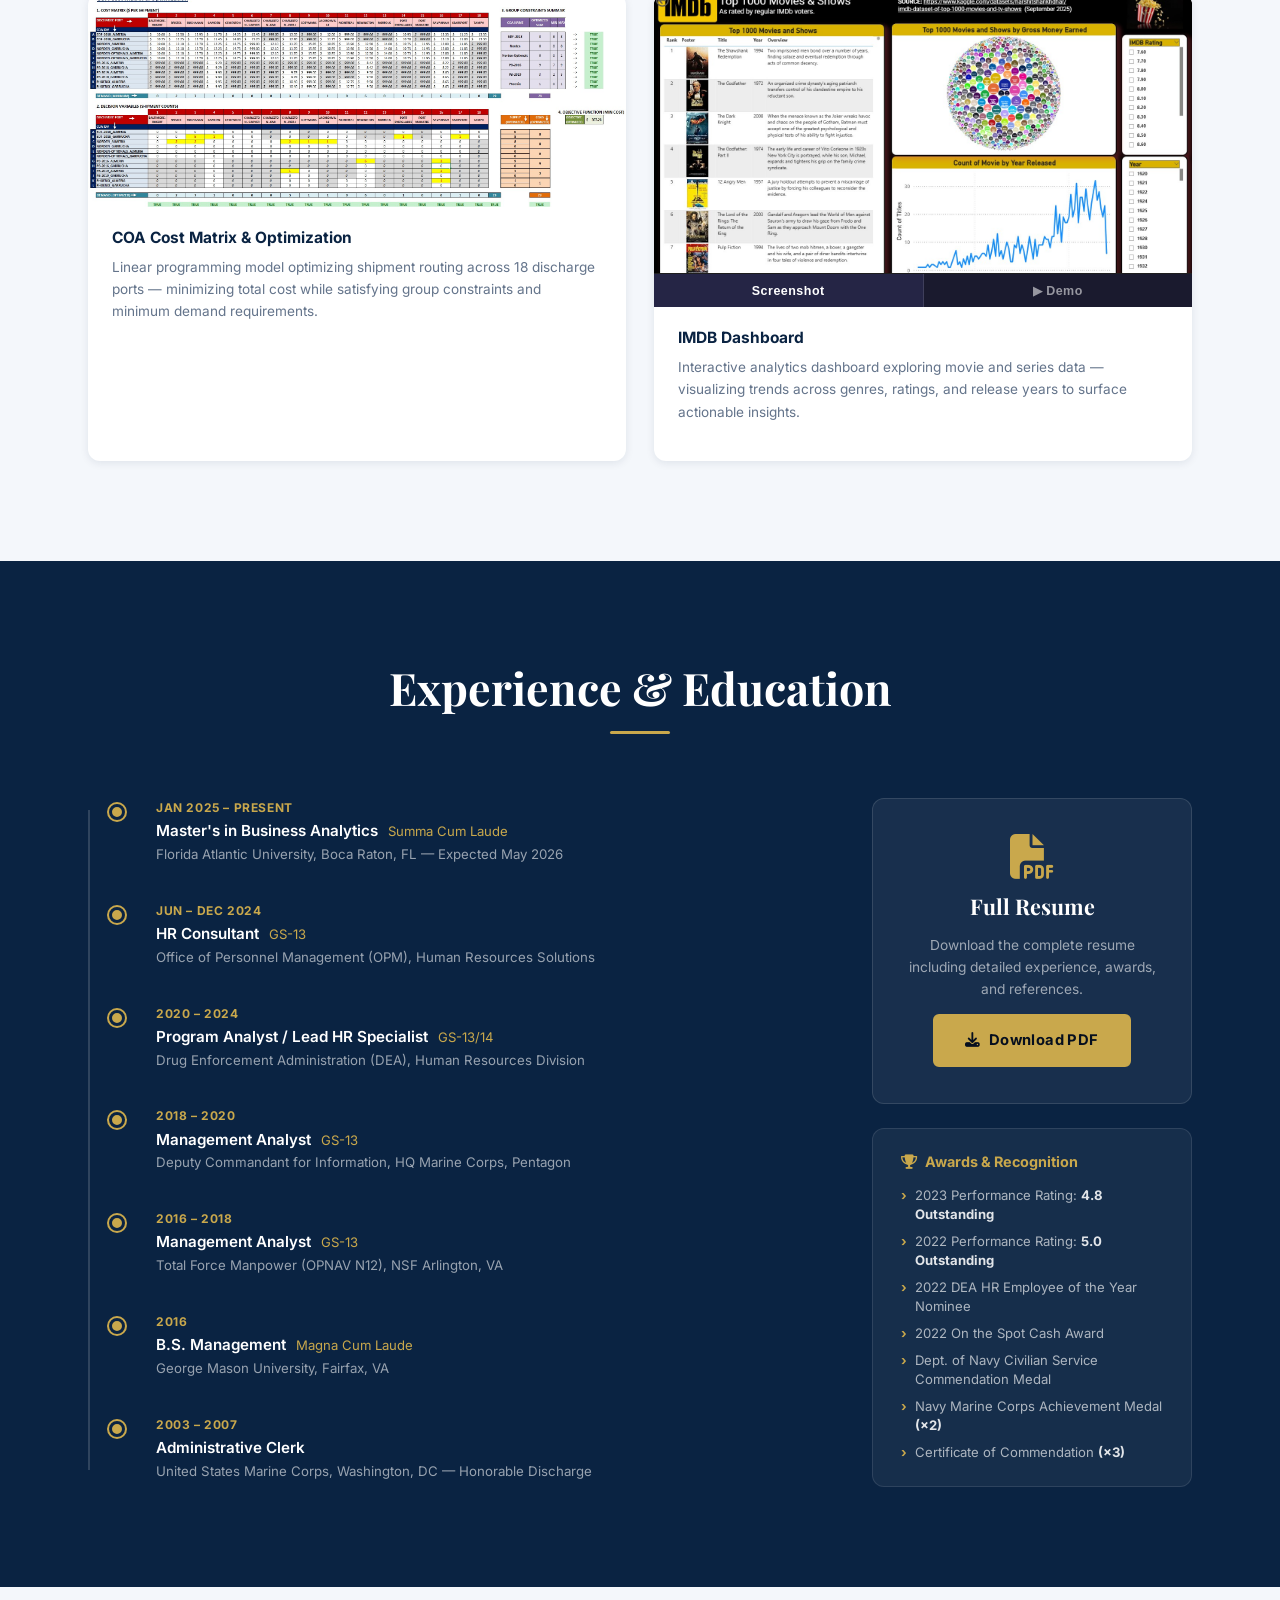
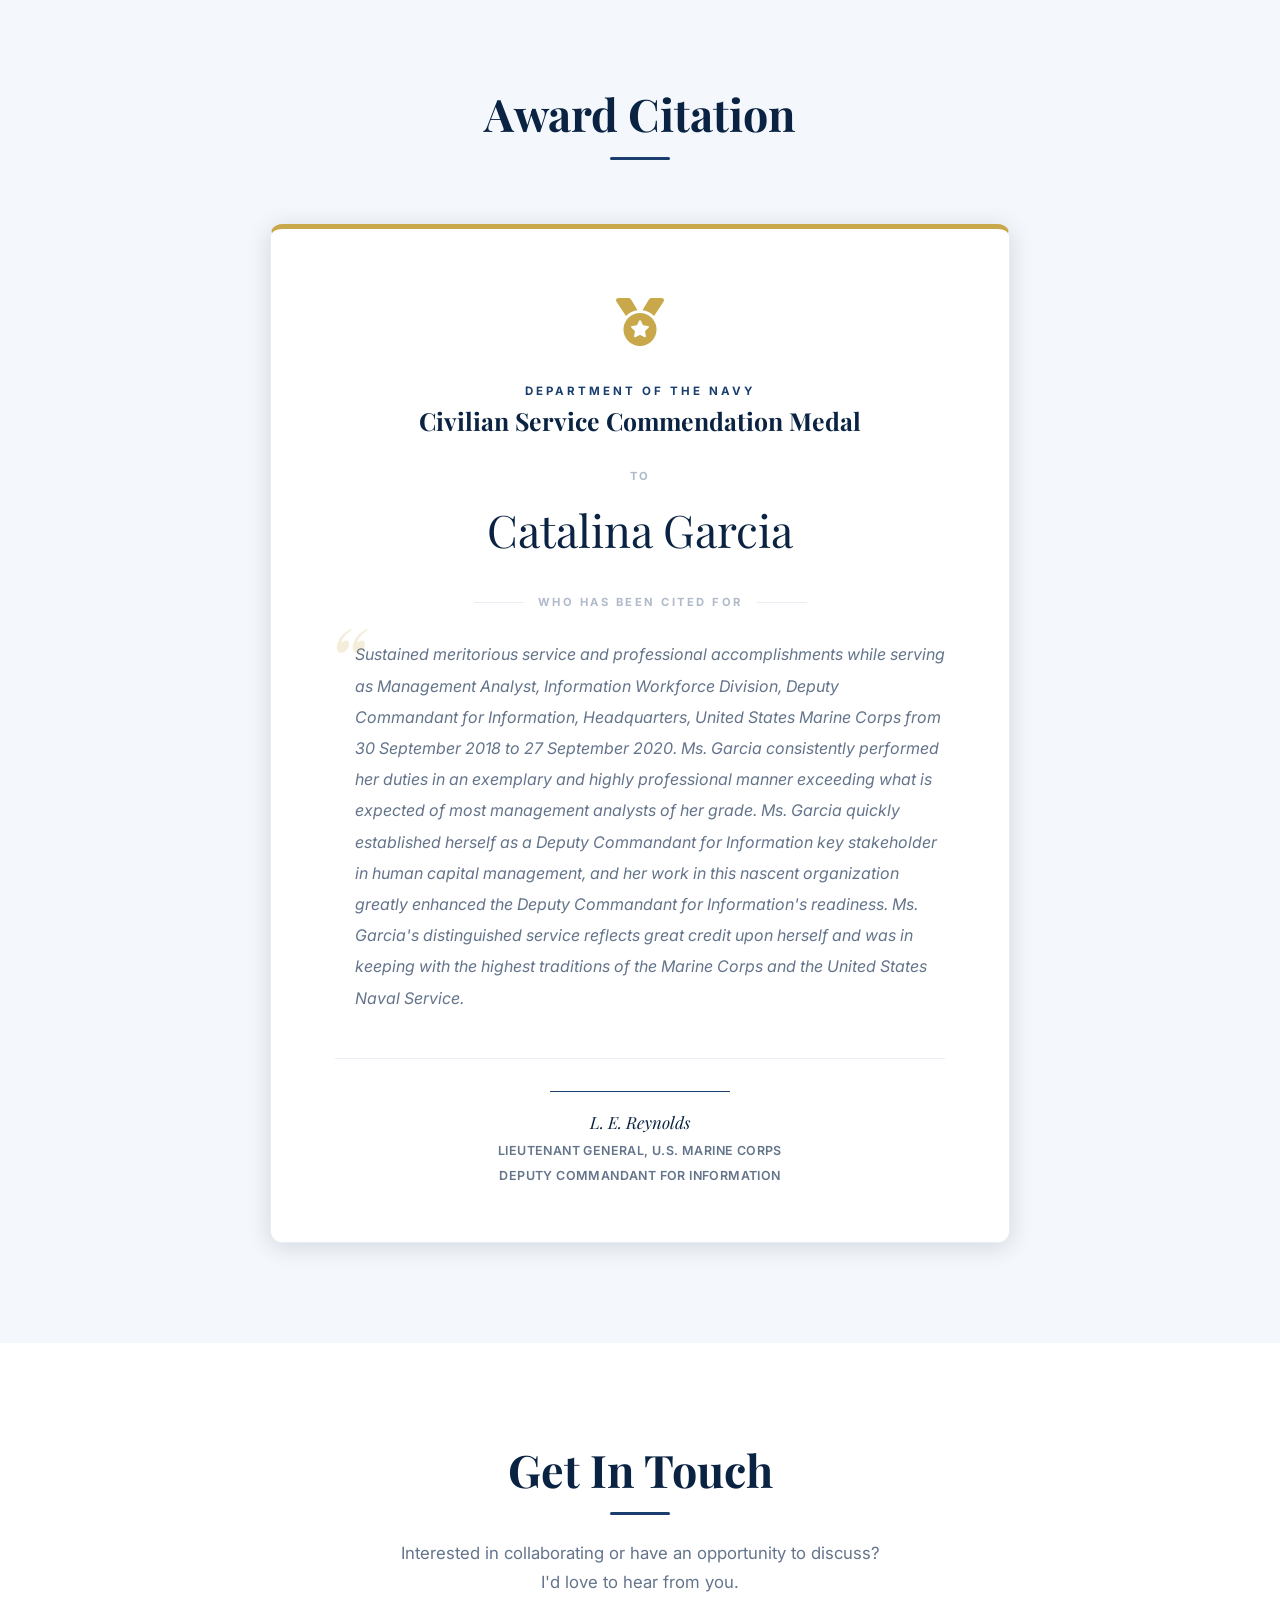
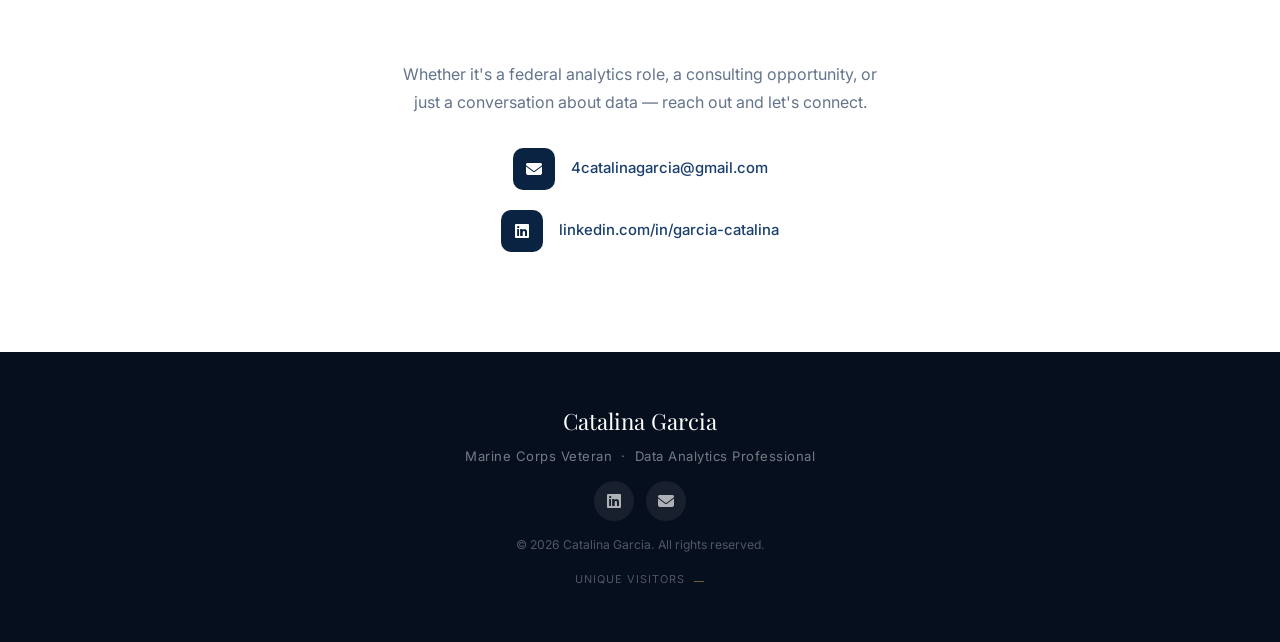
==== commit 14aaf975: "unique counter" ====
--- a/index.html
+++ b/index.html
@@ -1,6 +1,15 @@
 <!DOCTYPE html>
 <html lang="en">
 <head>
+  <!-- Google tag (gtag.js) -->
+  <script async src="https://www.googletagmanager.com/gtag/js?id=G-C2SC43ESFY"></script>
+  <script>
+    window.dataLayer = window.dataLayer || [];
+    function gtag(){dataLayer.push(arguments);}
+    gtag('js', new Date());
+
+    gtag('config', 'G-C2SC43ESFY');
+  </script>
     <meta charset="UTF-8">
     <meta name="viewport" content="width=device-width, initial-scale=1.0">
     <title>Catalina Garcia | Data Analytics Professional</title>
@@ -502,6 +511,10 @@
                 </a>
             </div>
             <p class="footer-copy">&copy; 2026 Catalina Garcia. All rights reserved.</p>
+            <div class="footer-counter">
+                <span class="footer-counter-label">Unique Visitors</span>
+                <span class="footer-counter-value" id="visitor-count">&mdash;</span>
+            </div>
         </div>
     </footer>
 
--- a/css/styles.css
+++ b/css/styles.css
@@ -1236,6 +1236,25 @@
 .footer-copy {
     font-size: 0.76rem;
     color: rgba(255,255,255,0.3);
+}
+
+.footer-counter {
+    display: flex;
+    align-items: center;
+    gap: 8px;
+    font-size: 0.76rem;
+    color: rgba(255,255,255,0.3);
+    letter-spacing: 0.3px;
+}
+.footer-counter-label {
+    text-transform: uppercase;
+    font-size: 0.68rem;
+    letter-spacing: 1px;
+}
+.footer-counter-value {
+    font-family: var(--font-heading);
+    color: var(--gold);
+    font-size: 0.85rem;
 }
 
 /* ============================================================
